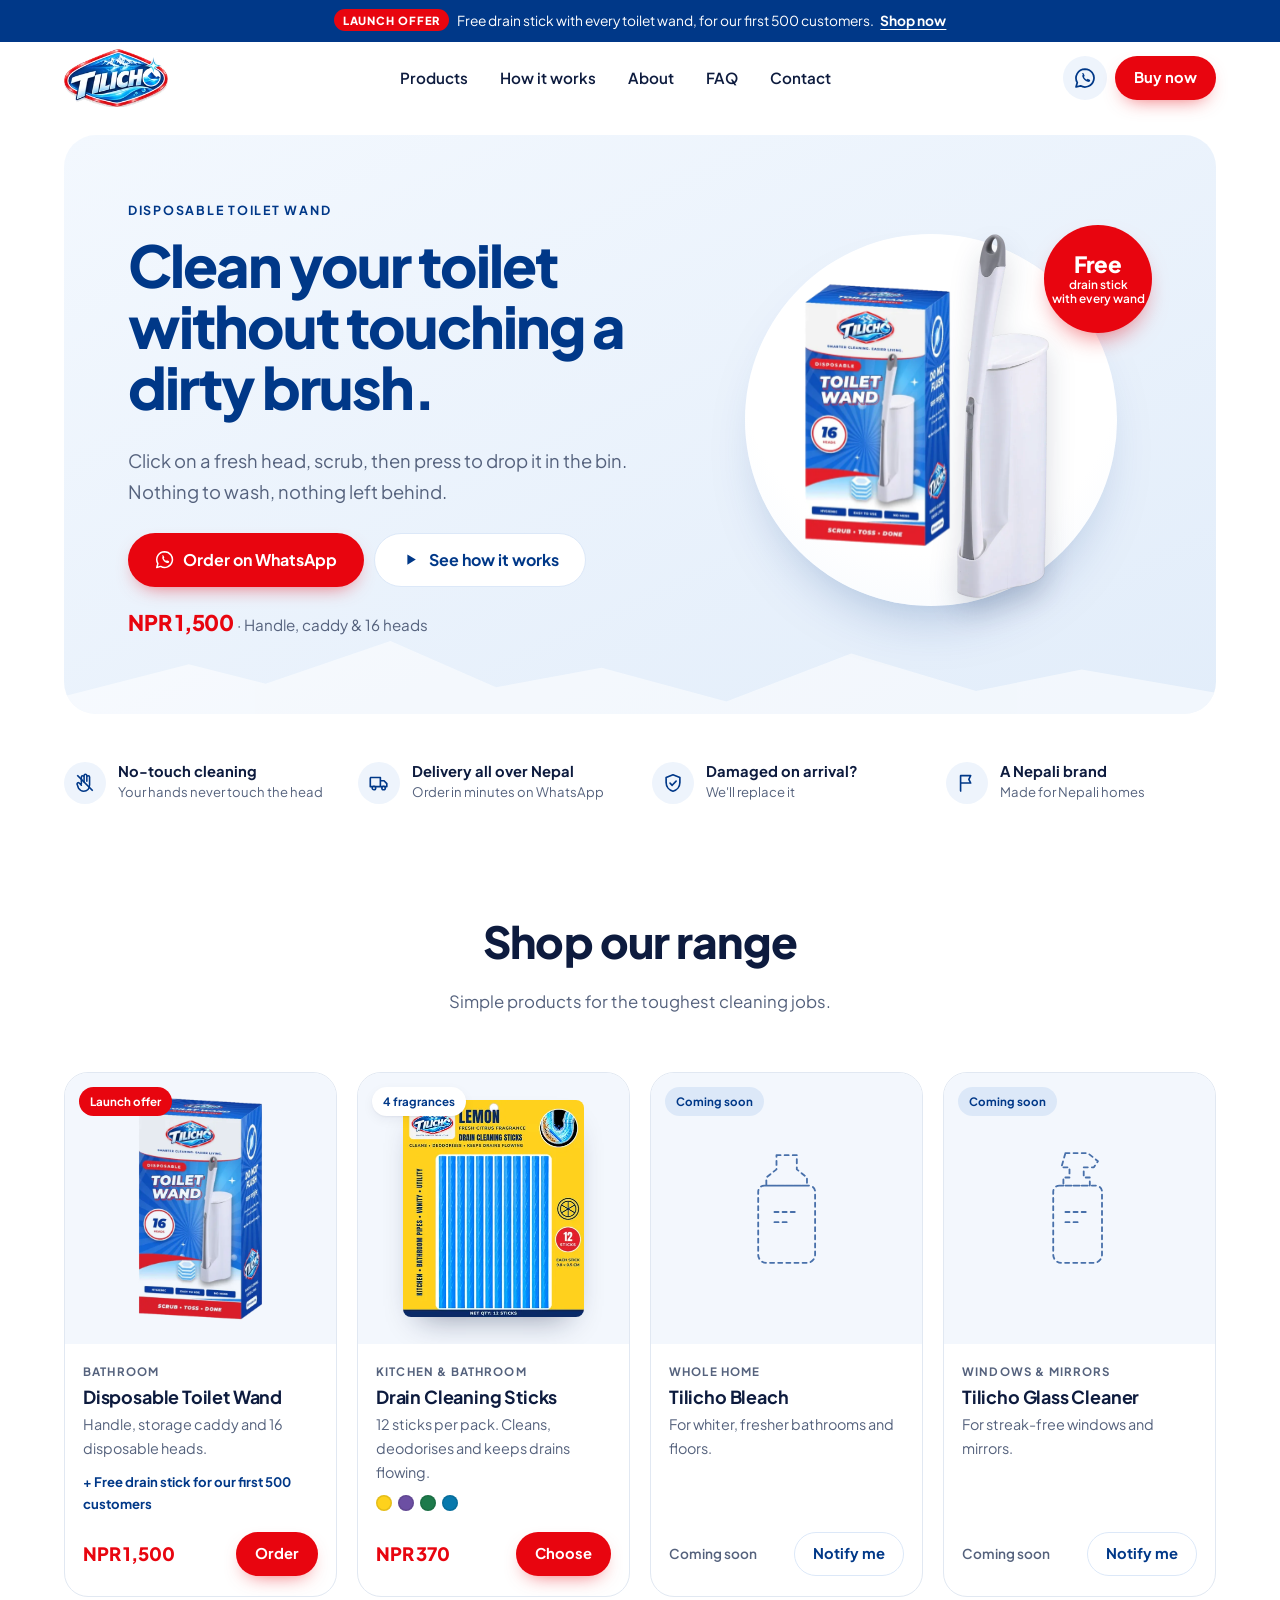
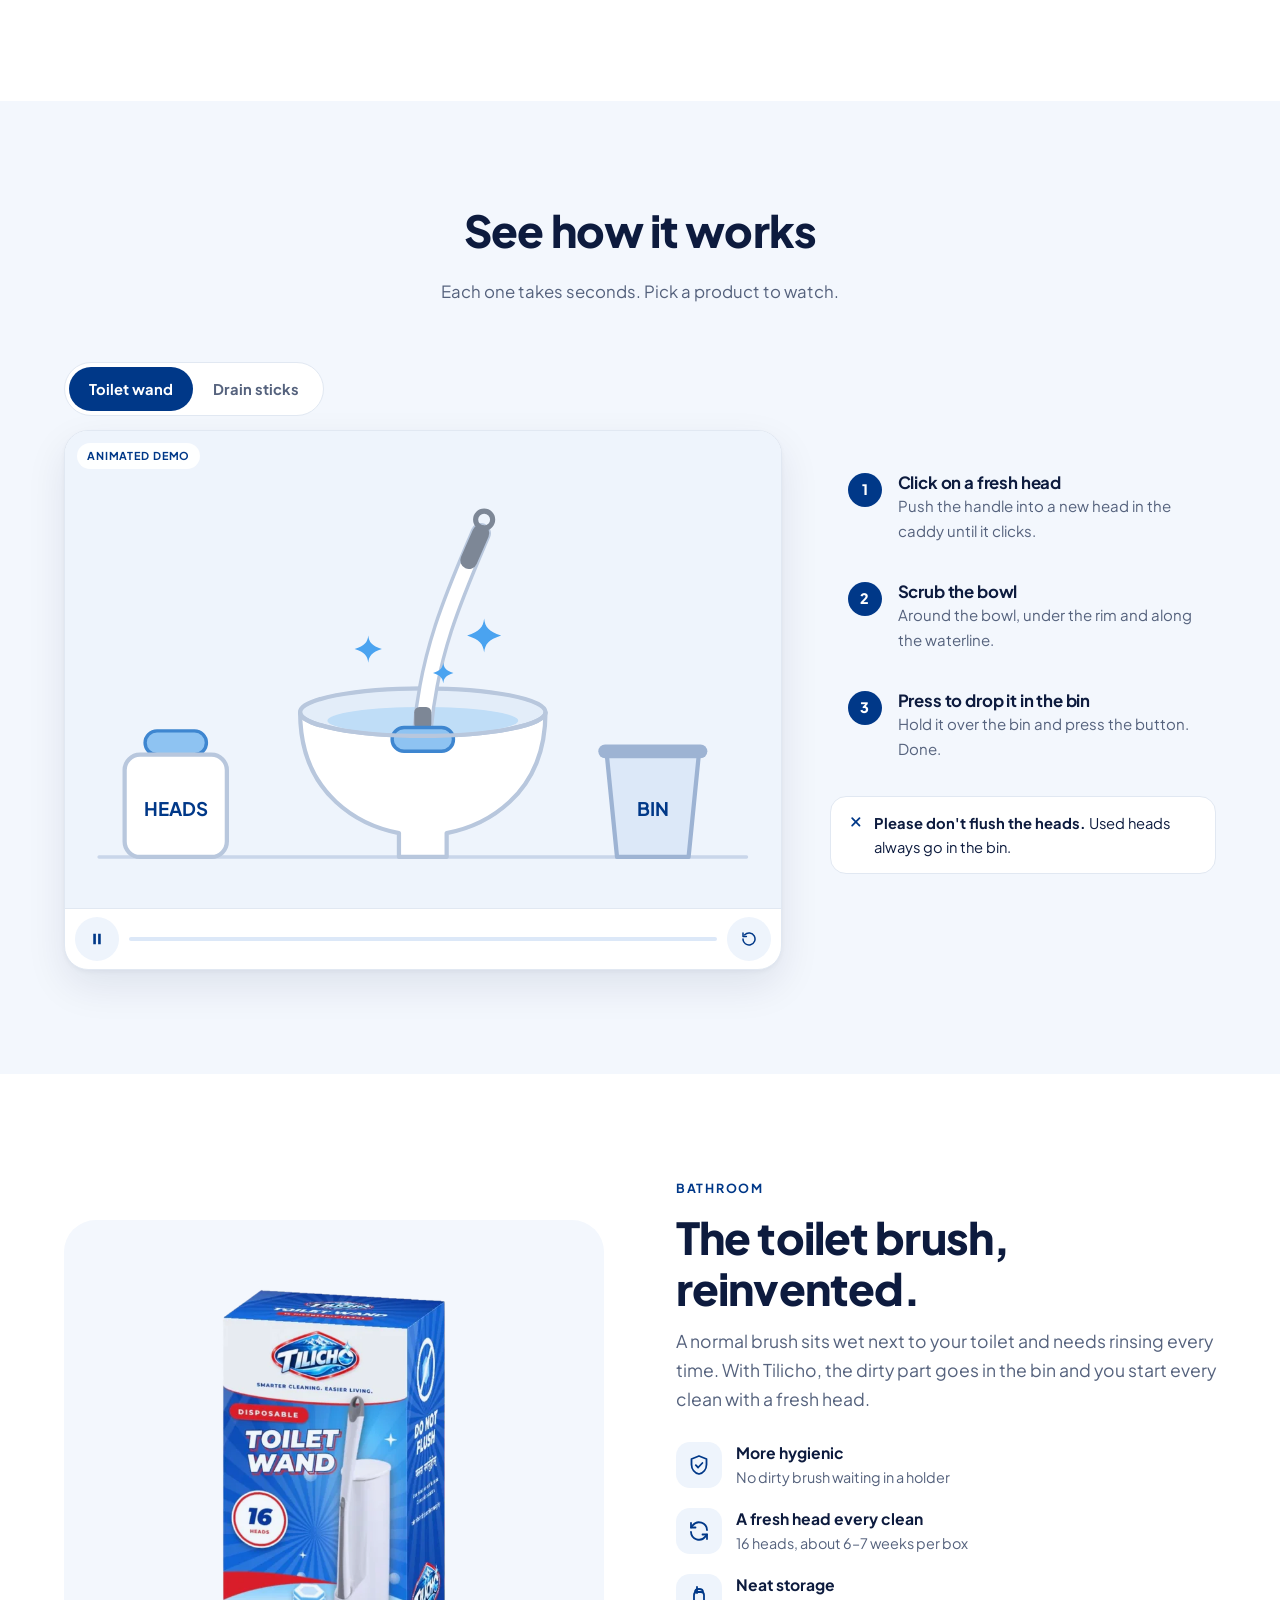
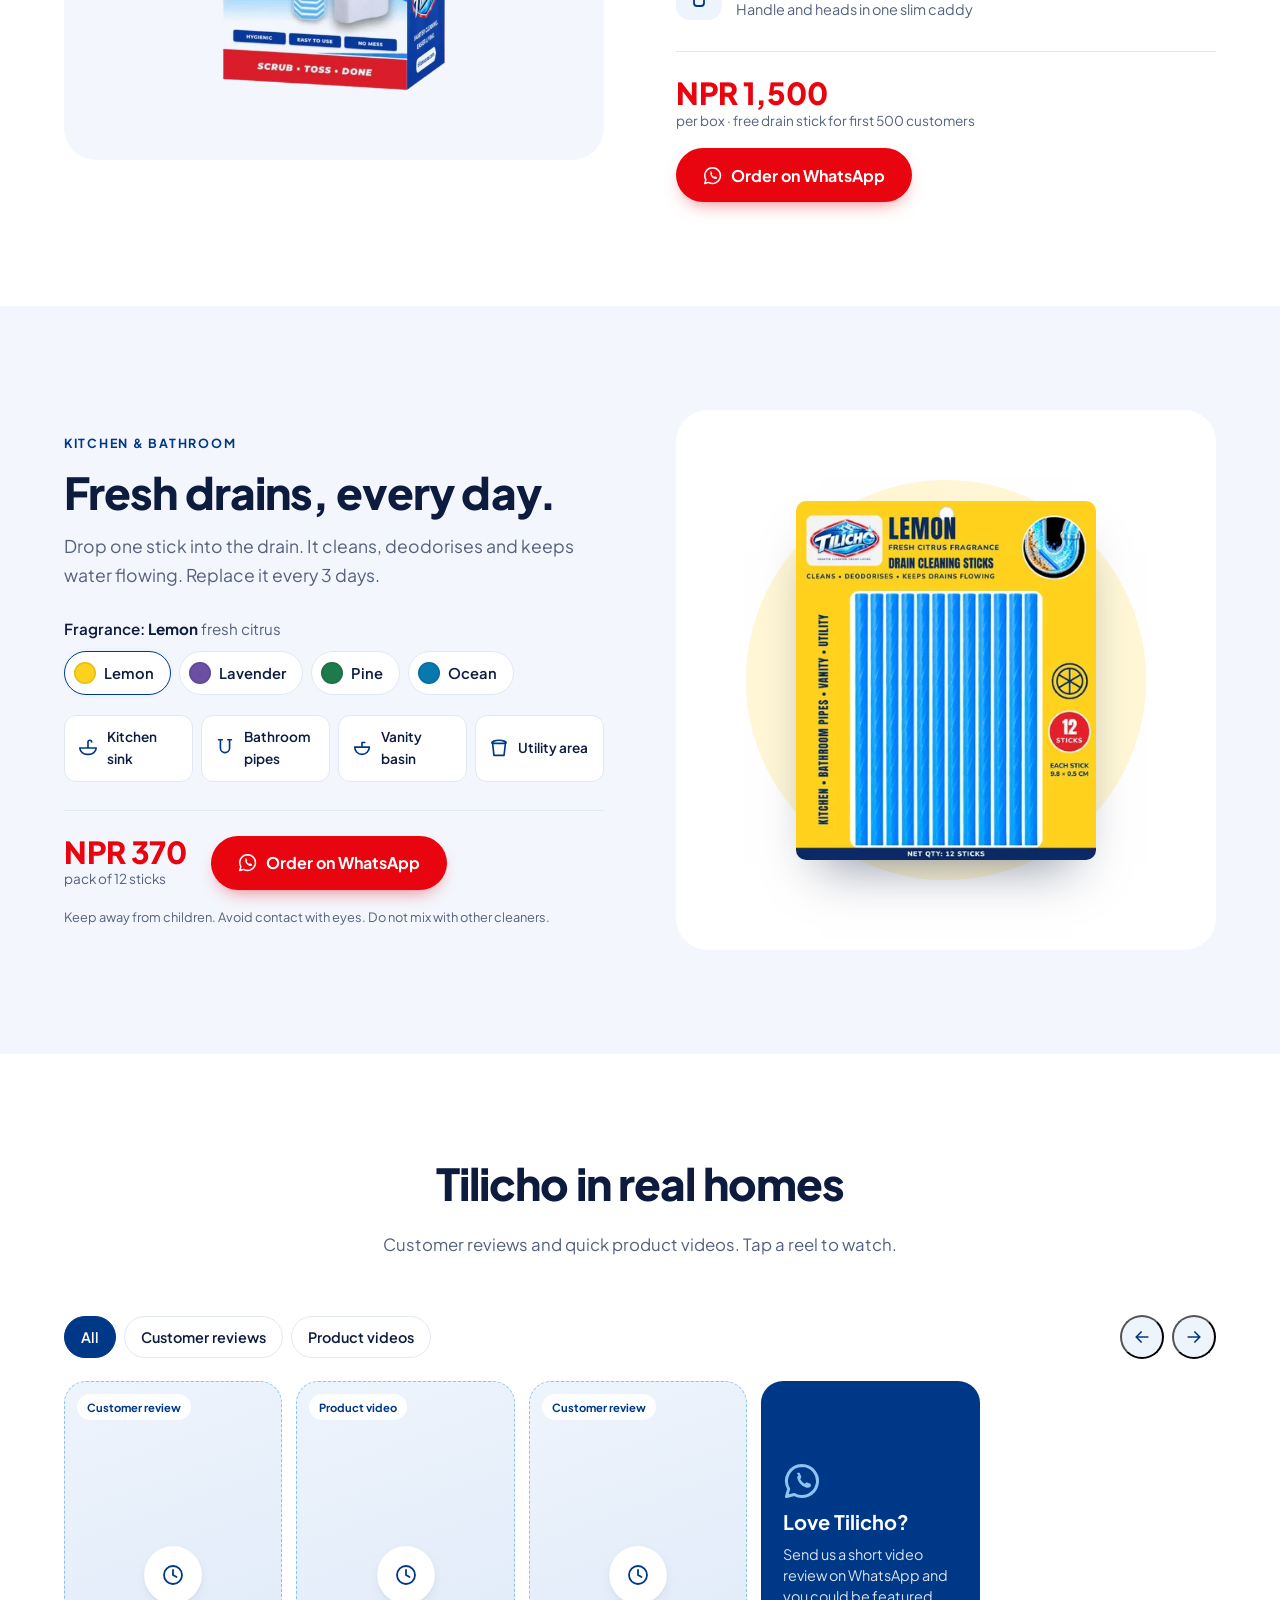
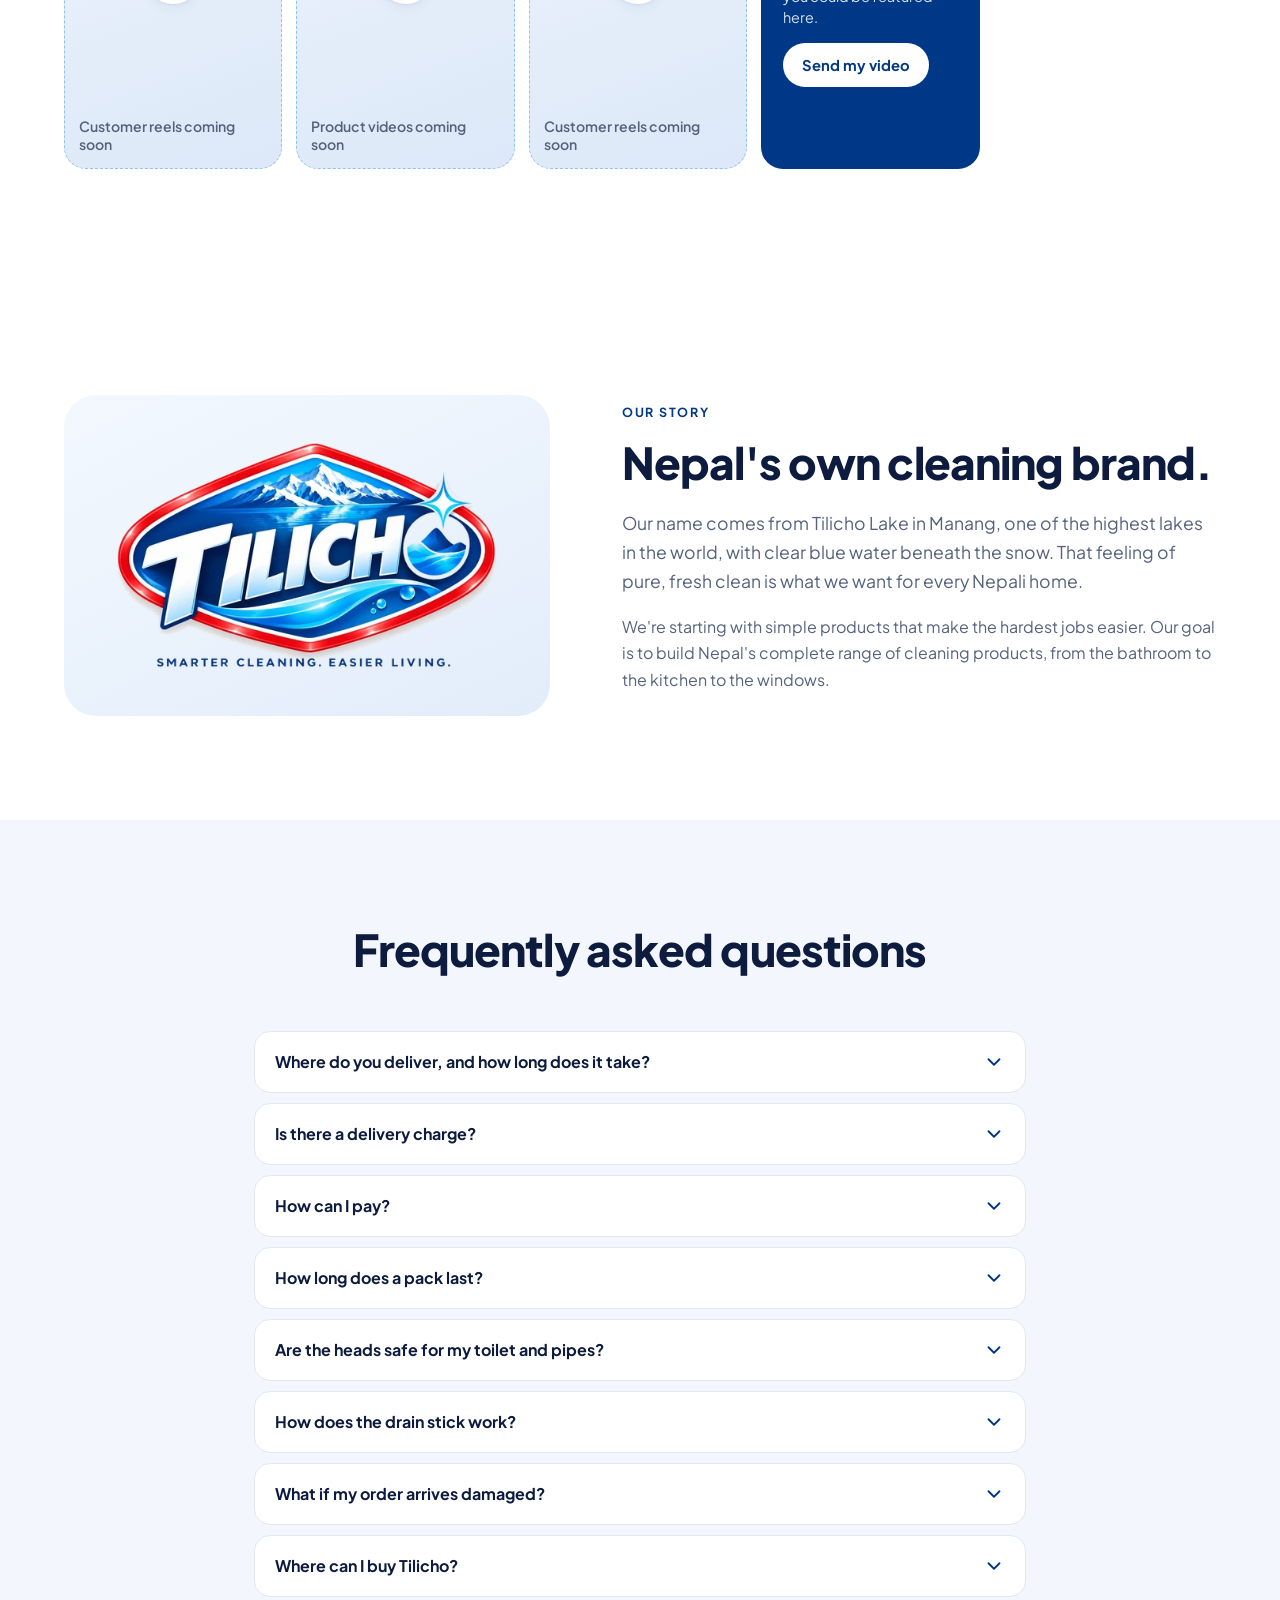
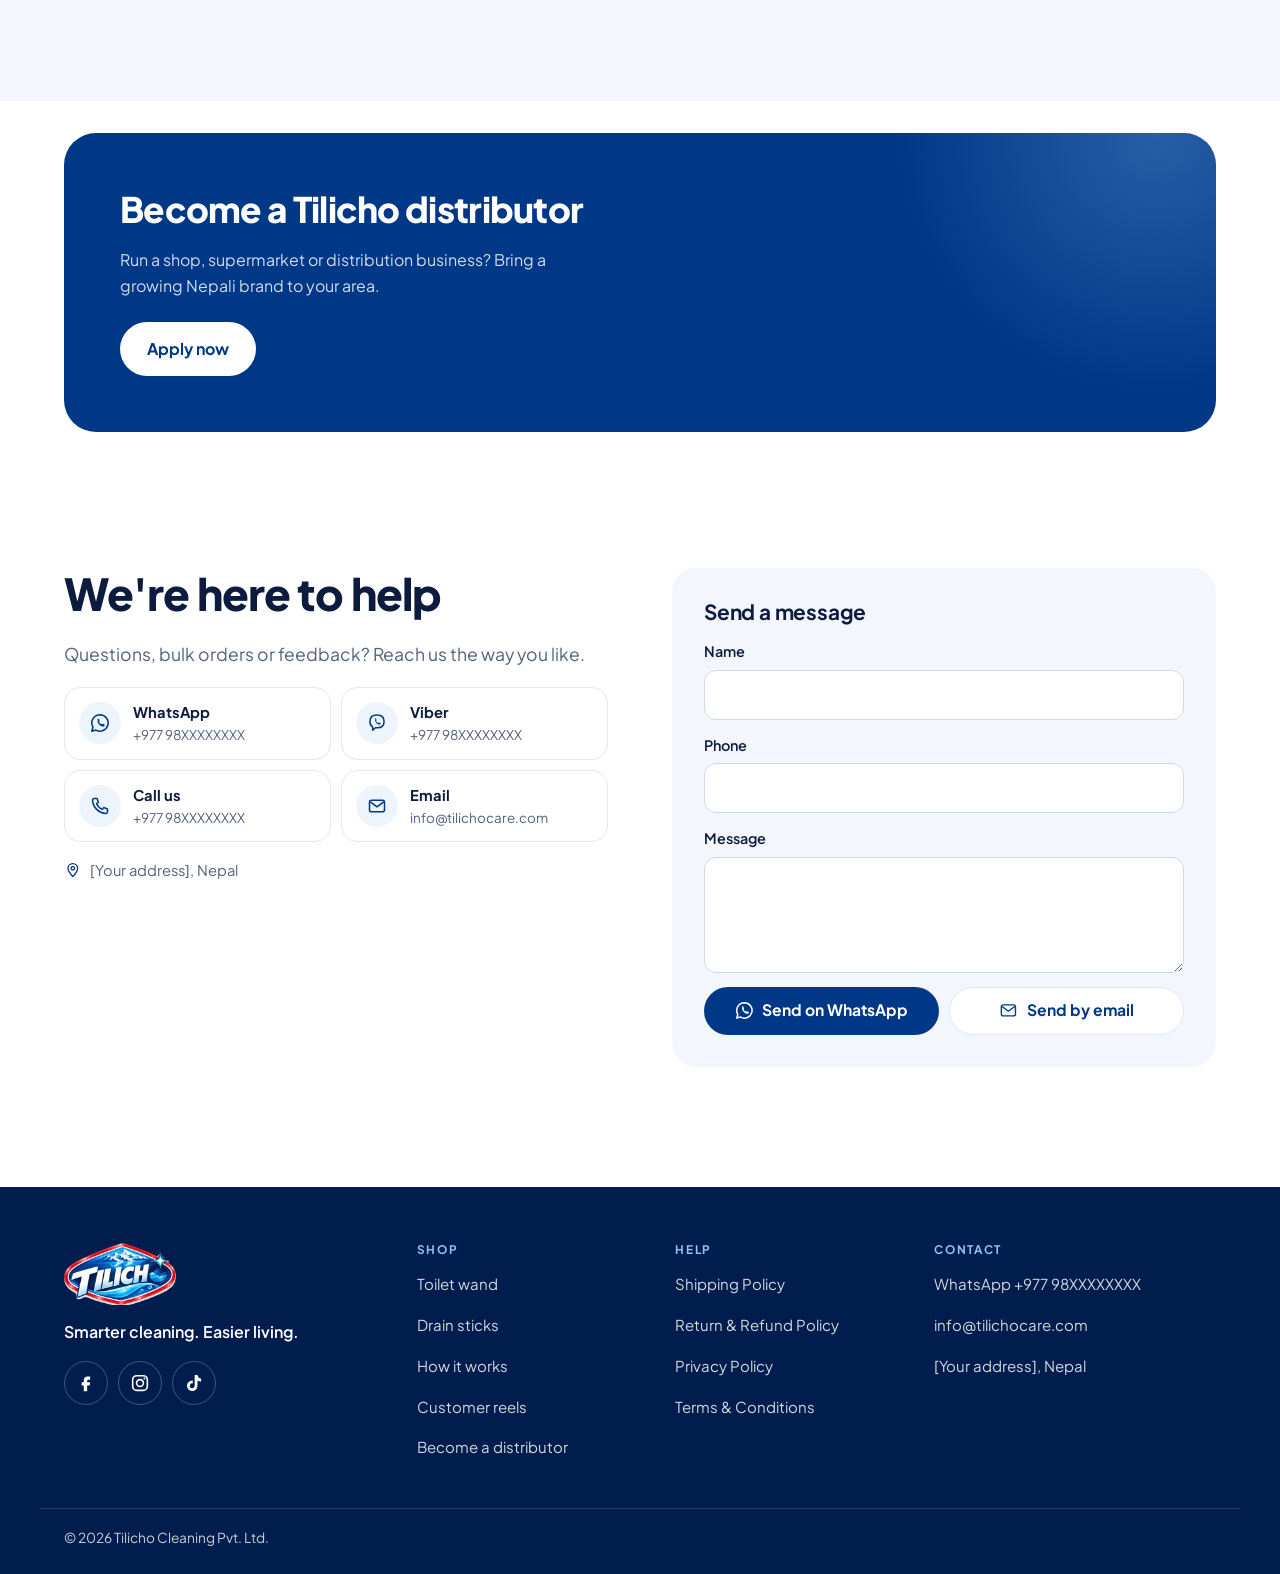
==== index.html @ 61b020e3 "Add Tilicho Cleaning website Mobile-first one-page site for tilichocare.com: hero, product shop, how" ====
<!doctype html>
<html lang="en">
<head>
  <meta charset="utf-8">
  <meta name="viewport" content="width=device-width, initial-scale=1, viewport-fit=cover">
  <title>Tilicho Cleaning | Disposable Toilet Wand &amp; Drain Cleaning Sticks in Nepal</title>
  <meta name="description" content="Clean your toilet without touching a dirty brush. Tilicho disposable toilet wand (16 heads, NPR 1,500) and drain cleaning sticks (NPR 370). A Nepali brand, delivering all over Nepal. Order on WhatsApp.">
  <link rel="canonical" href="https://tilichocare.com/">
  <meta name="theme-color" content="#003888">

  <!-- Open Graph / sharing previews (Facebook, WhatsApp, Viber) -->
  <meta property="og:type" content="website">
  <meta property="og:site_name" content="Tilicho Cleaning">
  <meta property="og:title" content="Tilicho Disposable Toilet Wand: never touch a dirty brush again">
  <meta property="og:description" content="Click on a fresh head, scrub, drop it in the bin. 16 heads for NPR 1,500, with a free drain stick for our first 500 customers. Delivery all over Nepal.">
  <meta property="og:url" content="https://tilichocare.com/">
  <meta property="og:image" content="https://tilichocare.com/og-image.jpg">
  <meta property="og:image:width" content="1200">
  <meta property="og:image:height" content="630">
  <meta property="og:image:alt" content="Tilicho logo next to the white disposable toilet wand in its storage caddy">
  <meta property="og:locale" content="en_US">
  <meta name="twitter:card" content="summary_large_image">

  <link rel="icon" href="/favicon.ico" sizes="48x48">
  <link rel="icon" type="image/png" sizes="32x32" href="/favicon-32.png">
  <link rel="apple-touch-icon" href="/apple-touch-icon.png">
  <link rel="manifest" href="/site.webmanifest">

  <link rel="preconnect" href="https://fonts.googleapis.com">
  <link rel="preconnect" href="https://fonts.gstatic.com" crossorigin>
  <link rel="stylesheet" href="https://fonts.googleapis.com/css2?family=Plus+Jakarta+Sans:wght@400;500;600;700;800&amp;display=swap">
  <link rel="preload" as="image" href="images/wand-400.webp" type="image/webp">
  <link rel="stylesheet" href="styles.css">

  <script type="application/ld+json">
  {
    "@context": "https://schema.org",
    "@graph": [
      {
        "@type": "Organization",
        "name": "Tilicho Cleaning Pvt. Ltd.",
        "url": "https://tilichocare.com/",
        "logo": "https://tilichocare.com/favicon-512.png",
        "email": "info@tilichocare.com",
        "slogan": "Smarter cleaning. Easier living."
      },
      {
        "@type": "Product",
        "name": "Tilicho Disposable Toilet Wand (16 heads)",
        "brand": {"@type": "Brand", "name": "Tilicho"},
        "image": "https://tilichocare.com/images/wand-box-560.webp",
        "description": "Disposable toilet wand with storage caddy and 16 disposable cleaning heads.",
        "offers": {"@type": "Offer", "price": "1500", "priceCurrency": "NPR", "availability": "https://schema.org/InStock"}
      },
      {
        "@type": "Product",
        "name": "Tilicho Drain Cleaning Sticks (12 sticks)",
        "brand": {"@type": "Brand", "name": "Tilicho"},
        "image": "https://tilichocare.com/images/pouch-lemon-600.webp",
        "description": "Drain cleaning sticks in Lemon, Lavender, Pine and Ocean fragrances. 12 sticks per pack.",
        "offers": {"@type": "Offer", "price": "370", "priceCurrency": "NPR", "availability": "https://schema.org/InStock"}
      }
    ]
  }
  </script>

  <!-- ===== ANALYTICS SLOT 1: paste your Meta (Facebook) Pixel code below this line ===== -->

  <!-- ===== ANALYTICS SLOT 2: paste your Google Analytics (gtag.js) code below this line ===== -->

</head>
<body>
  <a class="skip-link" href="#main">Skip to content</a>
  <svg width="0" height="0" style="position:absolute" aria-hidden="true">
    <defs>
      <symbol id="i-whatsapp" viewBox="0 0 24 24"><path d="M12 2.2a9.8 9.8 0 0 0-8.4 14.8L2.2 21.8l4.9-1.3A9.8 9.8 0 1 0 12 2.2z" fill="none" stroke="currentColor" stroke-width="1.9" stroke-linejoin="round"/><path d="M8.7 7.3c.2-.4.5-.5.8-.5h.6c.2 0 .4 0 .6.5l.8 1.9c.1.2.1.4 0 .6l-.5.7c-.1.2-.1.4 0 .6.6 1 1.4 1.8 2.4 2.4.2.1.4.1.6 0l.7-.5c.2-.1.4-.1.6 0l1.9.8c.3.1.4.3.4.6v.6c0 .3-.1.6-.5.8-.6.4-1.4.6-2.2.4-2.8-.8-5-3-5.8-5.8-.2-.8 0-1.5.6-2.1z" fill="currentColor"/></symbol>
      <symbol id="i-viber" viewBox="0 0 24 24"><path d="M12 2.5c-5 0-8.5 1.6-8.5 7.6 0 3.4 1.2 5.4 3.3 6.5v4.1l3.3-3c.6.1 1.2.1 1.9.1 5 0 8.5-1.6 8.5-7.7S17 2.5 12 2.5z" fill="none" stroke="currentColor" stroke-width="1.8" stroke-linejoin="round"/><path d="M9.3 6.9c.2-.3.4-.4.7-.4h.4c.2 0 .4.1.5.4l.6 1.5c.1.2 0 .4-.1.5l-.4.5c-.1.1-.1.3 0 .5.5.8 1.1 1.4 1.9 1.9.2.1.3.1.5 0l.5-.4c.1-.1.3-.2.5-.1l1.5.6c.2.1.4.3.4.5v.4c0 .3-.1.5-.4.7-.5.3-1.1.4-1.7.3-2.2-.6-3.9-2.3-4.5-4.5-.1-.6 0-1.2.4-1.6z" fill="currentColor"/></symbol>
      <symbol id="i-phone" viewBox="0 0 24 24"><path d="M5 3h3.5l1.6 4.6-2.2 1.5a12 12 0 0 0 7 7l1.5-2.2L21 15.5V19a2 2 0 0 1-2 2A17 17 0 0 1 3 5a2 2 0 0 1 2-2z" fill="none" stroke="currentColor" stroke-width="1.8" stroke-linejoin="round"/></symbol>
      <symbol id="i-mail" viewBox="0 0 24 24"><rect x="3" y="5" width="18" height="14" rx="2.5" fill="none" stroke="currentColor" stroke-width="1.8"/><path d="m4 7 8 6 8-6" fill="none" stroke="currentColor" stroke-width="1.8" stroke-linejoin="round"/></symbol>
      <symbol id="i-pin" viewBox="0 0 24 24"><path d="M12 21s-6.5-6-6.5-11a6.5 6.5 0 0 1 13 0c0 5-6.5 11-6.5 11z" fill="none" stroke="currentColor" stroke-width="1.8" stroke-linejoin="round"/><circle cx="12" cy="10" r="2.4" fill="none" stroke="currentColor" stroke-width="1.8"/></symbol>
      <symbol id="i-facebook" viewBox="0 0 24 24"><path d="M14 8.2h3V4.3h-3.1c-2.9 0-4.6 1.8-4.6 4.7v2.2H6.8v3.9h2.5V22h4.1v-6.9h3l.5-3.9h-3.5V9.3c0-.7.4-1.1 1.1-1.1z" fill="currentColor"/></symbol>
      <symbol id="i-instagram" viewBox="0 0 24 24"><rect x="3.2" y="3.2" width="17.6" height="17.6" rx="5" fill="none" stroke="currentColor" stroke-width="1.9"/><circle cx="12" cy="12" r="4.1" fill="none" stroke="currentColor" stroke-width="1.9"/><circle cx="17.3" cy="6.7" r="1.2" fill="currentColor"/></symbol>
      <symbol id="i-tiktok" viewBox="0 0 24 24"><path d="M16.2 2.5c.4 2.4 1.8 3.9 4.3 4.2v3.4c-1.6 0-3-.5-4.3-1.2v6.4a6.3 6.3 0 1 1-6.3-6.3h.6v3.5a2.9 2.9 0 1 0 2.3 2.8V2.5h3.4z" fill="currentColor"/></symbol>
      <symbol id="i-check" viewBox="0 0 24 24"><path d="m5 12.5 4.2 4.2L19 7" fill="none" stroke="currentColor" stroke-width="2.4" stroke-linecap="round" stroke-linejoin="round"/></symbol>
      <symbol id="i-x" viewBox="0 0 24 24"><path d="M7 7l10 10M17 7 7 17" fill="none" stroke="currentColor" stroke-width="2.4" stroke-linecap="round"/></symbol>
      <symbol id="i-shield" viewBox="0 0 24 24"><path d="M12 3 4.5 6v5.5c0 4.6 3.2 8.4 7.5 9.5 4.3-1.1 7.5-4.9 7.5-9.5V6L12 3z" fill="none" stroke="currentColor" stroke-width="1.8" stroke-linejoin="round"/><path d="m8.8 12.2 2.3 2.3 4.3-4.5" fill="none" stroke="currentColor" stroke-width="1.8" stroke-linecap="round" stroke-linejoin="round"/></symbol>
      <symbol id="i-hand" viewBox="0 0 24 24"><path d="M8 13V5.5a1.5 1.5 0 0 1 3 0V11m0-1V4a1.5 1.5 0 0 1 3 0v6m0-.5V5.5a1.5 1.5 0 0 1 3 0V14c0 4-2.5 7-6.5 7-2.7 0-4.2-1.2-5.6-3.4L3.6 14a1.5 1.5 0 0 1 2.4-1.8L8 14.5" fill="none" stroke="currentColor" stroke-width="1.7" stroke-linecap="round" stroke-linejoin="round"/><path d="M3 3l18 18" stroke="currentColor" stroke-width="1.9" stroke-linecap="round"/></symbol>
      <symbol id="i-refresh" viewBox="0 0 24 24"><path d="M20 11a8 8 0 0 0-14.3-4.6L4 8.5M4 13a8 8 0 0 0 14.3 4.6L20 15.5" fill="none" stroke="currentColor" stroke-width="1.8" stroke-linecap="round"/><path d="M4 4v4.5h4.5M20 20v-4.5h-4.5" fill="none" stroke="currentColor" stroke-width="1.8" stroke-linecap="round" stroke-linejoin="round"/></symbol>
      <symbol id="i-caddy" viewBox="0 0 24 24"><rect x="7" y="7" width="10" height="14" rx="3" fill="none" stroke="currentColor" stroke-width="1.8"/><path d="M8 7c0-2 1.8-3 4-3s4 1 4 3" fill="none" stroke="currentColor" stroke-width="1.8"/><path d="M10 2v6" stroke="currentColor" stroke-width="1.8" stroke-linecap="round"/></symbol>
      <symbol id="i-bolt" viewBox="0 0 24 24"><path d="M13 2 5 13.5h6L10 22l8-11.5h-6L13 2z" fill="none" stroke="currentColor" stroke-width="1.8" stroke-linejoin="round"/></symbol>
      <symbol id="i-truck" viewBox="0 0 24 24"><path d="M2.5 6h11v10h-11zM13.5 9.5h4l3 3.2V16h-7" fill="none" stroke="currentColor" stroke-width="1.8" stroke-linejoin="round"/><circle cx="6.5" cy="17.5" r="1.9" fill="#fff" stroke="currentColor" stroke-width="1.8"/><circle cx="17" cy="17.5" r="1.9" fill="#fff" stroke="currentColor" stroke-width="1.8"/></symbol>
      <symbol id="i-box" viewBox="0 0 24 24"><path d="m12 2.8 8.5 4.4v9.6L12 21.2l-8.5-4.4V7.2L12 2.8z" fill="none" stroke="currentColor" stroke-width="1.8" stroke-linejoin="round"/><path d="M3.8 7.4 12 11.7l8.2-4.3M12 11.7v9.3" fill="none" stroke="currentColor" stroke-width="1.8" stroke-linejoin="round"/></symbol>
      <symbol id="i-chat" viewBox="0 0 24 24"><path d="M4 5h16v11H9l-5 4V5z" fill="none" stroke="currentColor" stroke-width="1.8" stroke-linejoin="round"/><path d="M8 9.5h8M8 12.5h5" stroke="currentColor" stroke-width="1.8" stroke-linecap="round"/></symbol>
      <symbol id="i-globe" viewBox="0 0 24 24"><circle cx="12" cy="12" r="9" fill="none" stroke="currentColor" stroke-width="1.8"/><path d="M3 12h18M12 3c2.6 2.6 3.8 5.6 3.8 9s-1.2 6.4-3.8 9c-2.6-2.6-3.8-5.6-3.8-9S9.4 5.6 12 3z" fill="none" stroke="currentColor" stroke-width="1.8"/></symbol>
      <symbol id="i-share" viewBox="0 0 24 24"><circle cx="17.5" cy="5.5" r="2.6" fill="none" stroke="currentColor" stroke-width="1.8"/><circle cx="6.5" cy="12" r="2.6" fill="none" stroke="currentColor" stroke-width="1.8"/><circle cx="17.5" cy="18.5" r="2.6" fill="none" stroke="currentColor" stroke-width="1.8"/><path d="m8.8 10.7 6.4-3.9M8.8 13.3l6.4 3.9" stroke="currentColor" stroke-width="1.8"/></symbol>
      <symbol id="i-store" viewBox="0 0 24 24"><path d="M4 9.5V20h16V9.5M3 5l1.5-2h15L21 5v2a3 3 0 0 1-6 0 3 3 0 0 1-6 0 3 3 0 0 1-6 0V5z" fill="none" stroke="currentColor" stroke-width="1.8" stroke-linejoin="round"/><path d="M10 20v-5h4v5" fill="none" stroke="currentColor" stroke-width="1.8"/></symbol>
      <symbol id="i-sink" viewBox="0 0 24 24"><path d="M3 12h18a8 8 0 0 1-8 7h-2a8 8 0 0 1-8-7zM12 12V5.5a2 2 0 0 1 4 0" fill="none" stroke="currentColor" stroke-width="1.8" stroke-linecap="round" stroke-linejoin="round"/></symbol>
      <symbol id="i-pipe" viewBox="0 0 24 24"><path d="M7 3v9a5 5 0 0 0 10 0V3" fill="none" stroke="currentColor" stroke-width="1.8" stroke-linecap="round"/><path d="M5 3h4M15 3h4" stroke="currentColor" stroke-width="1.8" stroke-linecap="round"/></symbol>
      <symbol id="i-basin" viewBox="0 0 24 24"><path d="M4 11h16a8 8 0 0 1-16 0zM12 11V6h3" fill="none" stroke="currentColor" stroke-width="1.8" stroke-linecap="round" stroke-linejoin="round"/></symbol>
      <symbol id="i-bucket" viewBox="0 0 24 24"><path d="M5 7h14l-1.5 13h-11L5 7zM4 7c0-2 3.6-3.5 8-3.5S20 5 20 7" fill="none" stroke="currentColor" stroke-width="1.8" stroke-linejoin="round"/></symbol>
      <symbol id="i-clock" viewBox="0 0 24 24"><circle cx="12" cy="12" r="9" fill="none" stroke="currentColor" stroke-width="1.8"/><path d="M12 7v5l3.5 2" fill="none" stroke="currentColor" stroke-width="1.8" stroke-linecap="round"/></symbol>
      <symbol id="i-plus" viewBox="0 0 24 24"><path d="M12 5v14M5 12h14" stroke="currentColor" stroke-width="2.2" stroke-linecap="round"/></symbol>
      <symbol id="i-sparkle" viewBox="0 0 24 24"><path d="M12 2c.6 4.6 2.4 7.4 10 10-7.6 2.6-9.4 5.4-10 10-.6-4.6-2.4-7.4-10-10 7.6-2.6 9.4-5.4 10-10z" fill="currentColor"/></symbol>
      <symbol id="i-arrow" viewBox="0 0 24 24"><path d="M5 12h13m-5-6 6 6-6 6" fill="none" stroke="currentColor" stroke-width="2" stroke-linecap="round" stroke-linejoin="round"/></symbol>
          <symbol id="i-play" viewBox="0 0 24 24"><path d="M8 5.5v13l10.5-6.5z" fill="currentColor"/></symbol>
      <symbol id="i-pause" viewBox="0 0 24 24"><path d="M7 5h3.5v14H7zM13.5 5H17v14h-3.5z" fill="currentColor"/></symbol>
      <symbol id="i-replay" viewBox="0 0 24 24"><path d="M4 12a8 8 0 1 0 2.3-5.6M4 4v4.5h4.5" fill="none" stroke="currentColor" stroke-width="2" stroke-linecap="round" stroke-linejoin="round"/></symbol>
          <symbol id="i-star" viewBox="0 0 24 24"><path d="M12 3l2.6 5.6 6 .7-4.5 4.1 1.2 6L12 16.4 6.7 19.4l1.2-6L3.4 9.3l6-.7z" fill="none" stroke="currentColor" stroke-width="1.8" stroke-linejoin="round"/></symbol>
      <symbol id="i-flag" viewBox="0 0 24 24"><path d="M5 21V4M5 4h11l-2 4 2 4H5" fill="none" stroke="currentColor" stroke-width="1.8" stroke-linecap="round" stroke-linejoin="round"/></symbol>
      <symbol id="i-chev" viewBox="0 0 24 24"><path d="m6 9 6 6 6-6" fill="none" stroke="currentColor" stroke-width="2" stroke-linecap="round" stroke-linejoin="round"/></symbol>
    </defs>
  </svg>

  <!-- Announcement bar -->
  <div class="announce">
    <div class="container announce-inner">
      <p><span class="announce-tag">Launch offer</span> <span class="ann-long">Free drain stick with every toilet wand, for our first 500 customers.</span><span class="ann-short">Free drain stick with every wand</span> <a href="#shop">Shop now</a></p>
    </div>
  </div>

  <!-- ================= HEADER ================= -->
  <header class="site-header" id="top">
    <div class="container header-inner">
      <a class="brand" href="#top" aria-label="Tilicho Cleaning, back to top">
        <img src="images/logo-180.webp" srcset="images/logo-180.webp 180w, images/logo-320.webp 320w" sizes="110px" width="180" height="100" alt="Tilicho logo: a snow mountain over a lake inside a red and blue badge">
      </a>
      <nav class="main-nav" id="main-nav" aria-label="Main">
        <ul>
          <li><a href="#shop">Products</a></li>
          <li><a href="#how">How it works</a></li>
          <li><a href="#about">About</a></li>
          <li><a href="#faq">FAQ</a></li>
          <li><a href="#contact">Contact</a></li>
        </ul>
      </nav>
      <div class="header-actions">
        <a class="icon-btn" data-link="whatsapp" href="#contact" aria-label="Chat with us on WhatsApp"><svg aria-hidden="true"><use href="#i-whatsapp"/></svg></a>
        <a class="btn btn-buy btn-sm" href="#shop">Buy now</a>
        <button class="nav-toggle" type="button" aria-controls="main-nav" aria-expanded="false" aria-label="Open menu"><span></span><span></span><span></span></button>
      </div>
    </div>
  </header>

  <main id="main">
    <!-- ================= HERO ================= -->
    <section class="hero" aria-labelledby="hero-title">
      <div class="container">
        <div class="hero-panel">
          <div class="hero-copy">
            <p class="eyebrow">Disposable toilet wand</p>
            <h1 id="hero-title">Clean your toilet without touching a dirty brush.</h1>
            <p class="hero-lead">Click on a fresh head, scrub, then press to drop it in the bin. Nothing to wash, nothing left behind.</p>
            <div class="hero-ctas">
              <a class="btn btn-buy btn-lg" href="#contact" data-order="wand"><svg class="ico" aria-hidden="true"><use href="#i-whatsapp"/></svg>Order on WhatsApp</a>
              <a class="btn btn-quiet btn-lg" href="#how"><svg class="ico" aria-hidden="true"><use href="#i-play"/></svg>See how it works</a>
            </div>
            <p class="hero-price"><span class="price">NPR 1,500</span> <span>· Handle, caddy &amp; 16 heads</span></p>
          </div>
          <div class="hero-visual">
            <div class="plate" aria-hidden="true"></div>
            <img class="hero-box" src="images/wand-box-360.webp" width="360" height="639" alt="Tilicho Disposable Toilet Wand retail box, 16 heads" fetchpriority="high">
            <img class="hero-wand" src="images/wand-400.webp" srcset="images/wand-240.webp 240w, images/wand-400.webp 400w" sizes="(min-width: 960px) 150px, 28vw" width="400" height="1479" alt="White Tilicho toilet wand with grey grip, standing in its slim storage caddy" fetchpriority="high">
            <p class="hero-badge"><b>Free</b> drain stick<br>with every wand</p>
          </div>
          <svg class="hero-mountains" viewBox="0 0 1200 90" preserveAspectRatio="none" aria-hidden="true"><path d="M0 70 L130 34 L210 56 L340 8 L450 60 L560 38 L690 76 L820 22 L950 64 L1060 40 L1200 66 V90 H0 Z"/></svg>
        </div>
      </div>
    </section>

    <!-- ================= BENEFITS STRIP ================= -->
    <section class="perks" aria-label="Why shop with Tilicho">
      <div class="container">
        <ul class="perks-list">
          <li class="reveal"><svg aria-hidden="true"><use href="#i-hand"/></svg><div><b>No-touch cleaning</b><span>Your hands never touch the head</span></div></li>
          <li class="reveal"><svg aria-hidden="true"><use href="#i-truck"/></svg><div><b>Delivery all over Nepal</b><span>Order in minutes on WhatsApp</span></div></li>
          <li class="reveal"><svg aria-hidden="true"><use href="#i-shield"/></svg><div><b>Damaged on arrival?</b><span>We'll replace it</span></div></li>
          <li class="reveal"><svg aria-hidden="true"><use href="#i-flag"/></svg><div><b>A Nepali brand</b><span>Made for Nepali homes</span></div></li>
        </ul>
      </div>
    </section>

    <!-- ================= SHOP ================= -->
    <section class="section" id="shop" aria-labelledby="shop-title">
      <div class="container">
        <div class="sec-head reveal">
          <h2 id="shop-title">Shop our range</h2>
          <p>Simple products for the toughest cleaning jobs.</p>
        </div>

        <div class="shop-grid">
          <article class="card reveal" aria-labelledby="c-wand">
            <a class="card-media" href="#toilet-wand" tabindex="-1" aria-hidden="true">
              <span class="badge badge-red">Launch offer</span>
              <img src="images/wand-box-360.webp" srcset="images/wand-box-360.webp 360w, images/wand-box-560.webp 560w" sizes="(min-width: 1000px) 260px, (min-width: 600px) 45vw, 80vw" width="360" height="639" loading="lazy" decoding="async" alt="">
            </a>
            <div class="card-body">
              <p class="card-cat">Bathroom</p>
              <h3 id="c-wand"><a href="#toilet-wand">Disposable Toilet Wand</a></h3>
              <p class="card-desc">Handle, storage caddy and 16 disposable heads.</p>
              <p class="card-note">+ Free drain stick for our first 500 customers</p>
              <div class="card-foot">
                <span class="price">NPR 1,500</span>
                <a class="btn btn-buy btn-sm" href="#contact" data-order="wand">Order</a>
              </div>
            </div>
          </article>

          <article class="card reveal" aria-labelledby="c-drain">
            <a class="card-media card-media-pouch" href="#drain-sticks" tabindex="-1" aria-hidden="true">
              <span class="badge">4 fragrances</span>
              <img src="images/pouch-lemon-360.webp" width="360" height="431" loading="lazy" decoding="async" alt="">
            </a>
            <div class="card-body">
              <p class="card-cat">Kitchen &amp; bathroom</p>
              <h3 id="c-drain"><a href="#drain-sticks">Drain Cleaning Sticks</a></h3>
              <p class="card-desc">12 sticks per pack. Cleans, deodorises and keeps drains flowing.</p>
              <p class="card-dots"><span class="sr-only">Fragrances: Lemon, Lavender, Pine, Ocean</span><i style="--c:#fed21c"></i><i style="--c:#6c4fa3"></i><i style="--c:#1d7a4b"></i><i style="--c:#0779ad"></i></p>
              <div class="card-foot">
                <span class="price">NPR 370</span>
                <a class="btn btn-buy btn-sm" href="#drain-sticks">Choose</a>
              </div>
            </div>
          </article>

          <article class="card card-soon reveal" aria-labelledby="c-bleach">
            <div class="card-media card-media-soon" aria-hidden="true">
              <span class="badge badge-soft">Coming soon</span>
              <svg viewBox="0 0 80 120"><path d="M30 8h20v14l10 8v8H20v-8l10-8z M18 38h44a6 6 0 0 1 6 6v62a8 8 0 0 1-8 8H20a8 8 0 0 1-8-8V44a6 6 0 0 1 6-6z"/><path d="M28 64h24M28 74h16"/></svg>
            </div>
            <div class="card-body">
              <p class="card-cat">Whole home</p>
              <h3 id="c-bleach">Tilicho Bleach</h3>
              <p class="card-desc">For whiter, fresher bathrooms and floors.</p>
              <div class="card-foot">
                <span class="soon-label">Coming soon</span>
                <a class="btn btn-quiet btn-sm" href="#contact" data-notify="Tilicho Bleach">Notify me</a>
              </div>
            </div>
          </article>

          <article class="card card-soon reveal" aria-labelledby="c-glass">
            <div class="card-media card-media-soon" aria-hidden="true">
              <span class="badge badge-soft">Coming soon</span>
              <svg viewBox="0 0 80 120"><path d="M26 6h22l10 8-4 6H44v10h6v8H24v-8h6V20h-8z M20 38h36a6 6 0 0 1 6 6v62a8 8 0 0 1-8 8H22a8 8 0 0 1-8-8V44a6 6 0 0 1 6-6z"/><path d="M26 64h24M26 74h16"/></svg>
            </div>
            <div class="card-body">
              <p class="card-cat">Windows &amp; mirrors</p>
              <h3 id="c-glass">Tilicho Glass Cleaner</h3>
              <p class="card-desc">For streak-free windows and mirrors.</p>
              <div class="card-foot">
                <span class="soon-label">Coming soon</span>
                <a class="btn btn-quiet btn-sm" href="#contact" data-notify="Tilicho Glass Cleaner">Notify me</a>
              </div>
            </div>
          </article>
        </div>
        <p class="swipe-hint" aria-hidden="true">Swipe to see more →</p>
      </div>
    </section>

    <!-- ================= HOW IT WORKS (video) ================= -->
    <section class="section section-tint watch" id="how" aria-labelledby="how-title" data-anim>
      <div class="container">
        <div class="sec-head reveal">
          <h2 id="how-title">See how it works</h2>
          <p>Each one takes seconds. Pick a product to watch.</p>
        </div>

        <div class="watch-grid">
          <div class="watch-player reveal">
            <div class="tabs" role="tablist" aria-label="Choose a product video">
              <button class="tab" role="tab" id="tab-wand" aria-controls="pane-wand" aria-selected="true" data-tab="wand">Toilet wand</button>
              <button class="tab" role="tab" id="tab-drain" aria-controls="pane-drain" aria-selected="false" data-tab="drain" tabindex="-1">Drain sticks</button>
            </div>
            <div class="player" data-player>
              <div class="pane is-active" id="pane-wand" role="tabpanel" aria-labelledby="tab-wand" data-pane="wand">
                <div class="screen">
                  <span class="screen-chip">Animated demo</span>
                  <svg class="demo demo-wand" viewBox="0 0 420 280" role="img" aria-labelledby="demo-wand-title">
                    <title id="demo-wand-title">Animation: the wand picks up a fresh head from the caddy, scrubs the toilet bowl, then drops the used head into a bin.</title>
                    <rect width="420" height="280" fill="#eef4fc"/>
                    <path d="M20 250h380" stroke="#c9d6ea" stroke-width="2" stroke-linecap="round"/>
                    <rect class="w-stack" x="47" y="176" width="36" height="14" rx="7" fill="#8ec3f2" stroke="#3e86d0" stroke-width="2"/>
                    <rect x="47" y="192" width="36" height="14" rx="7" fill="#8ec3f2" stroke="#3e86d0" stroke-width="2"/>
                    <rect x="35" y="190" width="60" height="60" rx="9" fill="#fff" stroke="#b8c7dd" stroke-width="2.5"/>
                    <text x="65" y="226" text-anchor="middle" font-size="11" font-family="Plus Jakarta Sans, sans-serif" font-weight="700" fill="#003888">HEADS</text>
                    <path d="M138 165c0 50 37 67 58 71v14h28v-14c21-4 58-21 58-71z" fill="#fff" stroke="#b8c7dd" stroke-width="2.5" stroke-linejoin="round"/>
                    <ellipse cx="210" cy="165" rx="72" ry="14" fill="#e3edf9" stroke="#b8c7dd" stroke-width="2.5"/>
                    <ellipse cx="210" cy="170" rx="56" ry="8" fill="#bfddf7"/>
                    <g class="w-fall"><rect x="-18" y="-14" width="36" height="14" rx="7" fill="#9fb4cf" stroke="#6d85a6" stroke-width="2"/></g>
                    <path d="M318 190h54l-6 60h-42z" fill="#dce8f8" stroke="#9db3d3" stroke-width="2.5" stroke-linejoin="round"/>
                    <rect x="313" y="184" width="64" height="8" rx="4" fill="#9db3d3"/>
                    <text x="345" y="226" text-anchor="middle" font-size="11" font-family="Plus Jakarta Sans, sans-serif" font-weight="700" fill="#003888">BIN</text>
                    <g class="w-wand">
                      <path d="M0-14C4-60 20-95 34-128" fill="none" stroke="#b8c7dd" stroke-width="12" stroke-linecap="round"/>
                      <path d="M0-14C4-60 20-95 34-128" fill="none" stroke="#fff" stroke-width="8" stroke-linecap="round"/>
                      <path d="M27-112 34-128" stroke="#7d8796" stroke-width="10" stroke-linecap="round"/>
                      <circle cx="36" cy="-136" r="5" fill="none" stroke="#7d8796" stroke-width="3"/>
                      <rect x="-5" y="-26" width="10" height="13" rx="3" fill="#7d8796"/>
                      <rect class="w-head" x="-18" y="-14" width="36" height="14" rx="7" fill="#8ec3f2" stroke="#3e86d0" stroke-width="2"/>
                    </g>
                    <path d="M138 165a72 14 0 0 0 144 0" fill="none" stroke="#b8c7dd" stroke-width="2.5"/>
                    <g class="w-sparkles" fill="#4aa3f0">
                      <path d="M178 120c.5 4 2 6 8 8-6 2-7.5 4-8 8-.5-4-2-6-8-8 6-2 7.5-4 8-8z"/>
                      <path d="M246 110c.6 5 2.4 7.4 10 10-7.6 2.6-9.4 5-10 10-.6-5-2.4-7.4-10-10 7.6-2.6 9.4-5 10-10z"/>
                      <path d="M222 136c.4 3 1.4 4.4 6 6-4.6 1.6-5.6 3-6 6-.4-3-1.4-4.4-6-6 4.6-1.6 5.6-3 6-6z"/>
                    </g>
                    <text class="w-click" x="104" y="150" font-size="15" font-family="Plus Jakarta Sans, sans-serif" font-weight="800" fill="#003888">click!</text>
                  </svg>
                </div>
              </div>
              <div class="pane" id="pane-drain" role="tabpanel" aria-labelledby="tab-drain" data-pane="drain" hidden>
                <div class="screen">
                  <span class="screen-chip">Animated demo</span>
                  <svg class="demo demo-drain" viewBox="0 0 420 280" role="img" aria-labelledby="demo-drain-title">
                    <title id="demo-drain-title">Animation: a drain stick drops into a sink drain, water runs through the pipe, the grime clears and the drain stays fresh. Replace every 3 days.</title>
                    <rect width="420" height="280" fill="#eef4fc"/>
                    <!-- counter + basin -->
                    <rect x="56" y="86" width="308" height="9" rx="4.5" fill="#c9d6ea"/>
                    <path d="M84 95h252l-20 56a8 8 0 0 1-7.5 5H111.5a8 8 0 0 1-7.5-5z" fill="#fff" stroke="#b8c7dd" stroke-width="2.5" stroke-linejoin="round"/>
                    <ellipse cx="210" cy="154" rx="15" ry="4" fill="#9db3d3"/>
                    <!-- pipe -->
                    <path d="M210 158V205a30 30 0 0 0 60 0V188H404" fill="none" stroke="#b8c7dd" stroke-width="26" stroke-linejoin="round"/>
                    <path d="M210 158V205a30 30 0 0 0 60 0V188H404" fill="none" stroke="#fff" stroke-width="20" stroke-linejoin="round"/>
                    <path class="d-flow" d="M210 158V205a30 30 0 0 0 60 0V188H404" fill="none" stroke="#8ec3f2" stroke-width="9" stroke-linecap="round" stroke-dasharray="14 12"/>
                    <g class="d-grime" fill="#a8957a">
                      <circle cx="216" cy="214" r="5"/><circle cx="252" cy="228" r="6"/><circle cx="266" cy="198" r="4"/><circle cx="300" cy="185" r="5"/><circle cx="338" cy="191" r="4"/>
                    </g>
                    <g class="d-bubbles" fill="none" stroke="#3e86d0" stroke-width="1.6">
                      <circle cx="222" cy="200" r="3"/><circle cx="262" cy="214" r="2.5"/><circle cx="310" cy="188" r="3"/>
                    </g>
                    <!-- stick -->
                    <g class="d-stick"><rect x="-4.5" y="-24" width="9" height="48" rx="4.5" fill="#3e86d0"/><path d="M-2-18l4-5M-2-6l4-5M-2 6l4-5M-2 18l4-5" stroke="#8ec3f2" stroke-width="1.5"/></g>
                    <!-- faucet -->
                    <path d="M150 86V40q0-14 14-14h30q12 0 12 12v8" fill="none" stroke="#9db3d3" stroke-width="9" stroke-linecap="round"/>
                    <rect x="140" y="78" width="22" height="9" rx="3" fill="#9db3d3"/>
                    <rect class="d-water" x="202" y="52" width="8" height="98" rx="4" fill="#8ec3f2"/>
                    <g class="d-sparkles" fill="#4aa3f0">
                      <path d="M352 150c.6 5 2.4 7.4 10 10-7.6 2.6-9.4 5-10 10-.6-5-2.4-7.4-10-10 7.6-2.6 9.4-5 10-10z"/>
                      <path d="M238 118c.5 4 2 6 8 8-6 2-7.5 4-8 8-.5-4-2-6-8-8 6-2 7.5-4 8-8z"/>
                      <path d="M300 222c.4 3 1.4 4.4 6 6-4.6 1.6-5.6 3-6 6-.4-3-1.4-4.4-6-6 4.6-1.6 5.6-3 6-6z"/>
                    </g>
                    <g class="d-chip"><rect x="280" y="28" width="112" height="32" rx="16" fill="#003888"/><text x="336" y="49" text-anchor="middle" font-size="13" font-family="Plus Jakarta Sans, sans-serif" font-weight="700" fill="#fff">Every 3 days</text></g>
                  </svg>
                </div>
              </div>
              <div class="player-bar">
                <button class="pb-btn" type="button" data-action="toggle" aria-label="Pause animation"><svg class="i-pause" aria-hidden="true"><use href="#i-pause"/></svg><svg class="i-play" aria-hidden="true"><use href="#i-play"/></svg></button>
                <div class="pb-track" aria-hidden="true"><span class="pb-fill fill-wand"></span><span class="pb-fill fill-drain"></span></div>
                <button class="pb-btn" type="button" data-action="restart" aria-label="Restart animation"><svg aria-hidden="true"><use href="#i-replay"/></svg></button>
              </div>
            </div>
          </div>

          <div class="watch-steps reveal">
            <ol class="steps steps-wand" data-steps="wand">
              <li class="step s1"><span class="step-n">1</span><div><h3>Click on a fresh head</h3><p>Push the handle into a new head in the caddy until it clicks.</p></div></li>
              <li class="step s2"><span class="step-n">2</span><div><h3>Scrub the bowl</h3><p>Around the bowl, under the rim and along the waterline.</p></div></li>
              <li class="step s3"><span class="step-n">3</span><div><h3>Press to drop it in the bin</h3><p>Hold it over the bin and press the button. Done.</p></div></li>
            </ol>
            <ol class="steps steps-drain" data-steps="drain" hidden>
              <li class="step s1"><span class="step-n">1</span><div><h3>Drop one stick in</h3><p>Push a stick into the drain of your sink, basin or bathroom pipe.</p></div></li>
              <li class="step s2"><span class="step-n">2</span><div><h3>Run water, or leave it</h3><p>It cleans, deodorises and keeps the drain flowing.</p></div></li>
              <li class="step s3"><span class="step-n">3</span><div><h3>Replace every 3 days</h3><p>12 sticks per pack, so a fresh one is always ready.</p></div></li>
            </ol>
            <p class="flush-note"><svg class="ico" aria-hidden="true"><use href="#i-x"/></svg><span><b>Please don't flush the heads.</b> Used heads always go in the bin.</span></p>
          </div>
        </div>
      </div>
    </section>

    <!-- ================= TOILET WAND SPOTLIGHT ================= -->
    <section class="section" id="toilet-wand" aria-labelledby="wand-title">
      <div class="container feature">
        <div class="feature-media reveal">
          <img class="feature-box" src="images/wand-box-360.webp" srcset="images/wand-box-360.webp 360w, images/wand-box-560.webp 560w" sizes="(min-width: 900px) 300px, 60vw" width="360" height="639" loading="lazy" decoding="async" alt="Tilicho Disposable Toilet Wand box showing the wand, caddy and blue cleaning heads">
        </div>
        <div class="feature-copy reveal">
          <p class="eyebrow">Bathroom</p>
          <h2 id="wand-title">The toilet brush, reinvented.</h2>
          <p class="lead">A normal brush sits wet next to your toilet and needs rinsing every time. With Tilicho, the dirty part goes in the bin and you start every clean with a fresh head.</p>
          <ul class="benefits">
            <li><span class="b-ico"><svg aria-hidden="true"><use href="#i-shield"/></svg></span><div><b>More hygienic</b><span>No dirty brush waiting in a holder</span></div></li>
            <li><span class="b-ico"><svg aria-hidden="true"><use href="#i-refresh"/></svg></span><div><b>A fresh head every clean</b><span>16 heads, about 6–7 weeks per box</span></div></li>
            <li><span class="b-ico"><svg aria-hidden="true"><use href="#i-caddy"/></svg></span><div><b>Neat storage</b><span>Handle and heads in one slim caddy</span></div></li>
            <!-- OPTIONAL: un-comment ONLY once you have confirmed the heads are pre-loaded with cleaner.
            <li><span class="b-ico"><svg aria-hidden="true"><use href="#i-sparkle"/></svg></span><div><b>Pre-loaded with cleaner</b><span>Just add water and scrub</span></div></li>
            -->
          </ul>
          <div class="buy-row">
            <div><span class="price price-lg">NPR 1,500</span><span class="price-sub">per box · free drain stick for first 500 customers</span></div>
            <a class="btn btn-buy btn-lg" href="#contact" data-order="wand"><svg class="ico" aria-hidden="true"><use href="#i-whatsapp"/></svg>Order on WhatsApp</a>
          </div>
        </div>
      </div>
    </section>

    <!-- ================= DRAIN STICKS SPOTLIGHT ================= -->
    <section class="section section-tint" id="drain-sticks" aria-labelledby="drain-title">
      <div class="container feature feature-rev prod-drain" data-fragrance="Lemon">
        <div class="feature-media drain-stage reveal">
          <img class="pouch-img" src="images/pouch-lemon-360.webp" srcset="images/pouch-lemon-360.webp 360w, images/pouch-lemon-600.webp 600w" sizes="(min-width: 900px) 320px, 66vw" width="360" height="431" loading="lazy" decoding="async" alt="Tilicho Lemon drain cleaning sticks pouch with 12 blue sticks">
        </div>
        <div class="feature-copy reveal">
          <p class="eyebrow">Kitchen &amp; bathroom</p>
          <h2 id="drain-title">Fresh drains, every day.</h2>
          <p class="lead">Drop one stick into the drain. It cleans, deodorises and keeps water flowing. Replace it every 3 days.</p>

          <fieldset class="variants">
            <legend>Fragrance: <strong class="variant-name">Lemon</strong> <span class="variant-desc">fresh citrus</span></legend>
            <div class="variant-list">
              <label class="variant" style="--c:#fed21c"><input type="radio" name="fragrance" value="Lemon" data-img="lemon" data-desc="fresh citrus" checked><span>Lemon</span></label>
              <label class="variant" style="--c:#6c4fa3"><input type="radio" name="fragrance" value="Lavender" data-img="lavender" data-desc="calming"><span>Lavender</span></label>
              <label class="variant" style="--c:#1d7a4b"><input type="radio" name="fragrance" value="Pine" data-img="pine" data-desc="Himalayan pine"><span>Pine</span></label>
              <label class="variant" style="--c:#0779ad"><input type="radio" name="fragrance" value="Ocean" data-img="ocean" data-desc="cool ocean breeze"><span>Ocean</span></label>
            </div>
          </fieldset>

          <ul class="use-areas" aria-label="Where to use">
            <li><svg aria-hidden="true"><use href="#i-sink"/></svg>Kitchen sink</li>
            <li><svg aria-hidden="true"><use href="#i-pipe"/></svg>Bathroom pipes</li>
            <li><svg aria-hidden="true"><use href="#i-basin"/></svg>Vanity basin</li>
            <li><svg aria-hidden="true"><use href="#i-bucket"/></svg>Utility area</li>
          </ul>

          <div class="buy-row">
            <div><span class="price price-lg">NPR 370</span><span class="price-sub">pack of 12 sticks</span></div>
            <a class="btn btn-buy btn-lg" href="#contact" data-order="drain"><svg class="ico" aria-hidden="true"><use href="#i-whatsapp"/></svg>Order on WhatsApp</a>
          </div>
          <p class="fine">Keep away from children. Avoid contact with eyes. Do not mix with other cleaners.</p>
        </div>
      </div>
    </section>

    <!-- ================= REELS ================= -->
    <section class="section reels-sec" id="reels" aria-labelledby="reels-title">
      <div class="container">
        <div class="sec-head reveal">
          <h2 id="reels-title">Tilicho in real homes</h2>
          <p>Customer reviews and quick product videos. Tap a reel to watch.</p>
        </div>
        <div class="reel-bar reveal">
          <div class="reel-filters" role="group" aria-label="Show reels">
            <button class="reel-filter" type="button" data-filter="all" aria-pressed="true">All</button>
            <button class="reel-filter" type="button" data-filter="review" aria-pressed="false">Customer reviews</button>
            <button class="reel-filter" type="button" data-filter="product" aria-pressed="false">Product videos</button>
          </div>
          <div class="reel-arrows">
            <button class="icon-btn" type="button" data-reel-scroll="-1" aria-label="Scroll reels left"><svg style="transform:scaleX(-1)" aria-hidden="true"><use href="#i-arrow"/></svg></button>
            <button class="icon-btn" type="button" data-reel-scroll="1" aria-label="Scroll reels right"><svg aria-hidden="true"><use href="#i-arrow"/></svg></button>
          </div>
        </div>
        <ul class="reel-row reveal" id="reel-row" aria-label="Video reels"></ul>
      </div>
    </section>

    <!-- ================= REVIEWS (hidden) =================
         To turn on: remove the word "hidden" from the <section> tag below,
         and replace the example card with REAL customer reviews only. -->
    <section class="section" id="reviews" aria-labelledby="reviews-title" hidden>
      <div class="container">
        <div class="sec-head"><h2 id="reviews-title">What our customers say</h2></div>
        <div class="reviews-grid">
          <figure class="review"><blockquote>"Customer's own words go here."</blockquote><figcaption>Customer name, City</figcaption></figure>
        </div>
      </div>
    </section>

    <!-- ================= ABOUT ================= -->
    <section class="section" id="about" aria-labelledby="about-title">
      <div class="container about">
        <div class="about-media reveal">
          <img src="images/logo-tagline-480.webp" srcset="images/logo-tagline-480.webp 480w, images/logo-tagline-800.webp 800w" sizes="(min-width: 900px) 380px, 80vw" width="480" height="285" loading="lazy" decoding="async" alt="Tilicho Cleaning logo with the tagline Smarter cleaning. Easier living.">
        </div>
        <div class="about-copy reveal">
          <p class="eyebrow">Our story</p>
          <h2 id="about-title">Nepal's own cleaning brand.</h2>
          <p class="lead">Our name comes from Tilicho Lake in Manang, one of the highest lakes in the world, with clear blue water beneath the snow. That feeling of pure, fresh clean is what we want for every Nepali home.</p>
          <p>We're starting with simple products that make the hardest jobs easier. Our goal is to build Nepal's complete range of cleaning products, from the bathroom to the kitchen to the windows.</p>
        </div>
      </div>
    </section>

    <!-- ================= FAQ ================= -->
    <section class="section section-tint" id="faq" aria-labelledby="faq-title">
      <div class="container container-narrow">
        <div class="sec-head reveal">
          <h2 id="faq-title">Frequently asked questions</h2>
        </div>
        <div class="accordion reveal">
          <div class="acc">
            <h3><button class="acc-btn" type="button" aria-expanded="false">Where do you deliver, and how long does it take?<svg aria-hidden="true"><use href="#i-chev"/></svg></button></h3>
            <div class="acc-panel"><div><p>We deliver all over Nepal. Delivery time depends on your location. We'll give you an estimated delivery date when you order on WhatsApp.</p></div></div>
          </div>
          <div class="acc">
            <h3><button class="acc-btn" type="button" aria-expanded="false">Is there a delivery charge?<svg aria-hidden="true"><use href="#i-chev"/></svg></button></h3>
            <div class="acc-panel"><div><p>Delivery charges depend on where you are. We always confirm the charge with you before we send your order.</p></div></div>
          </div>
          <div class="acc">
            <h3><button class="acc-btn" type="button" aria-expanded="false">How can I pay?<svg aria-hidden="true"><use href="#i-chev"/></svg></button></h3>
            <div class="acc-panel"><div><p>We'll confirm the payment options for your location when you place your order on WhatsApp.</p></div></div>
          </div>
          <div class="acc">
            <h3><button class="acc-btn" type="button" aria-expanded="false">How long does a pack last?<svg aria-hidden="true"><use href="#i-chev"/></svg></button></h3>
            <div class="acc-panel"><div><p>A toilet wand box has 16 heads and usually lasts about 6–7 weeks for a normal household. A drain stick pack has 12 sticks. Replace the stick in each drain every 3 days.</p></div></div>
          </div>
          <div class="acc">
            <h3><button class="acc-btn" type="button" aria-expanded="false">Are the heads safe for my toilet and pipes?<svg aria-hidden="true"><use href="#i-chev"/></svg></button></h3>
            <div class="acc-panel"><div><p>The heads are made to scrub your toilet, not to go down it. <strong>Please do not flush them.</strong> Press the button to drop the used head into a bin. Flushing heads can block pipes and septic tanks.</p></div></div>
          </div>
          <div class="acc">
            <h3><button class="acc-btn" type="button" aria-expanded="false">How does the drain stick work?<svg aria-hidden="true"><use href="#i-chev"/></svg></button></h3>
            <div class="acc-panel"><div><p>Drop one stick into the drain, then run a little water or leave it to work. It helps clean and deodorise the pipe and keep the drain flowing. Replace it every 3 days. Keep away from children, avoid contact with eyes, and do not mix with other cleaners.</p></div></div>
          </div>
          <div class="acc">
            <h3><button class="acc-btn" type="button" aria-expanded="false">What if my order arrives damaged?<svg aria-hidden="true"><use href="#i-chev"/></svg></button></h3>
            <div class="acc-panel"><div><p>Message us on WhatsApp within 48 hours of delivery with a photo of the product and the packaging, and we'll arrange a replacement. See our <a href="returns.html">Return &amp; Refund Policy</a>.</p></div></div>
          </div>
          <div class="acc">
            <h3><button class="acc-btn" type="button" aria-expanded="false">Where can I buy Tilicho?<svg aria-hidden="true"><use href="#i-chev"/></svg></button></h3>
            <div class="acc-panel"><div><p>Right now you can order on this website through WhatsApp, or message us on our social media. Partner stores and distributors across Nepal are coming soon.</p></div></div>
          </div>
        </div>
      </div>
    </section>

    <!-- ================= DISTRIBUTOR ================= -->
    <section class="section section-tight" id="distributor" aria-labelledby="dist-title">
      <div class="container">
        <div class="dist reveal">
          <div class="dist-copy">
            <h2 id="dist-title">Become a Tilicho distributor</h2>
            <p>Run a shop, supermarket or distribution business? Bring a growing Nepali brand to your area.</p>
            <button class="btn btn-white btn-lg" type="button" data-open-dist aria-expanded="false" aria-controls="distributor-form">Apply now</button>
          </div>
          <form class="form dist-form" id="distributor-form" novalidate hidden>
            <div class="field"><label for="d-name">Your name</label><input id="d-name" name="name" autocomplete="name" required></div>
            <div class="field"><label for="d-business">Business name</label><input id="d-business" name="business" autocomplete="organization" required></div>
            <div class="field-row">
              <div class="field"><label for="d-city">City / district</label><input id="d-city" name="city" autocomplete="address-level2" required></div>
              <div class="field"><label for="d-phone">Phone</label><input id="d-phone" name="phone" type="tel" inputmode="tel" autocomplete="tel" required></div>
            </div>
            <div class="field"><label for="d-msg">Message <span class="opt">(optional)</span></label><textarea id="d-msg" name="message" rows="3"></textarea></div>
            <p class="form-error" role="alert" hidden>Please fill in your name, business, city and phone.</p>
            <button class="btn btn-white btn-lg btn-block" type="submit"><svg class="ico" aria-hidden="true"><use href="#i-whatsapp"/></svg>Send on WhatsApp</button>
          </form>
        </div>
      </div>
    </section>

    <!-- ================= CONTACT ================= -->
    <section class="section" id="contact" aria-labelledby="contact-title">
      <div class="container contact">
        <div class="reveal">
          <h2 id="contact-title">We're here to help</h2>
          <p class="lead">Questions, bulk orders or feedback? Reach us the way you like.</p>
          <ul class="contact-cards">
            <li><a data-link="whatsapp" href="#contact"><span class="c-ico"><svg aria-hidden="true"><use href="#i-whatsapp"/></svg></span><span><b>WhatsApp</b><span data-fill="phoneDisplay">+977 98XXXXXXXX</span></span></a></li>
            <li><a data-link="viber" href="#contact"><span class="c-ico"><svg aria-hidden="true"><use href="#i-viber"/></svg></span><span><b>Viber</b><span data-fill="phoneDisplay">+977 98XXXXXXXX</span></span></a></li>
            <li><a data-link="tel" href="#contact"><span class="c-ico"><svg aria-hidden="true"><use href="#i-phone"/></svg></span><span><b>Call us</b><span data-fill="phoneDisplay">+977 98XXXXXXXX</span></span></a></li>
            <li><a data-link="email" href="mailto:info@tilichocare.com"><span class="c-ico"><svg aria-hidden="true"><use href="#i-mail"/></svg></span><span><b>Email</b><span data-fill="email">info@tilichocare.com</span></span></a></li>
          </ul>
          <p class="address"><svg class="ico" aria-hidden="true"><use href="#i-pin"/></svg><span data-fill="address">[Your address], Nepal</span></p>
        </div>

        <form class="form contact-form reveal" id="contact-form" novalidate>
          <h3>Send a message</h3>
          <div class="field"><label for="c-name">Name</label><input id="c-name" name="name" autocomplete="name" required></div>
          <div class="field"><label for="c-phone">Phone</label><input id="c-phone" name="phone" type="tel" inputmode="tel" autocomplete="tel" required></div>
          <div class="field"><label for="c-msg">Message</label><textarea id="c-msg" name="message" rows="4" required></textarea></div>
          <p class="form-error" role="alert" hidden>Please fill in your name, phone and message.</p>
          <div class="form-actions">
            <button class="btn btn-primary" type="submit" value="whatsapp"><svg class="ico" aria-hidden="true"><use href="#i-whatsapp"/></svg>Send on WhatsApp</button>
            <button class="btn btn-quiet" type="submit" value="email"><svg class="ico" aria-hidden="true"><use href="#i-mail"/></svg>Send by email</button>
          </div>
        </form>
      </div>
    </section>
  </main>

  <!-- ================= FOOTER ================= -->
  <footer class="site-footer">
    <div class="container footer-top">
      <div class="footer-brand">
        <img src="images/logo-180.webp" srcset="images/logo-180.webp 180w, images/logo-320.webp 320w" sizes="120px" width="180" height="100" loading="lazy" alt="Tilicho logo">
        <p>Smarter cleaning. Easier living.</p>
        <div class="social-row">
          <a class="social" data-social="facebook" href="#contact" aria-label="Tilicho on Facebook"><svg aria-hidden="true"><use href="#i-facebook"/></svg></a>
          <a class="social" data-social="instagram" href="#contact" aria-label="Tilicho on Instagram"><svg aria-hidden="true"><use href="#i-instagram"/></svg></a>
          <a class="social" data-social="tiktok" href="#contact" aria-label="Tilicho on TikTok"><svg aria-hidden="true"><use href="#i-tiktok"/></svg></a>
        </div>
      </div>
      <nav aria-label="Shop">
        <h2 class="footer-h">Shop</h2>
        <ul>
          <li><a href="#toilet-wand">Toilet wand</a></li>
          <li><a href="#drain-sticks">Drain sticks</a></li>
          <li><a href="#how">How it works</a></li>
          <li><a href="#reels">Customer reels</a></li>
          <li><a href="#distributor">Become a distributor</a></li>
        </ul>
      </nav>
      <nav aria-label="Help">
        <h2 class="footer-h">Help</h2>
        <ul>
          <li><a href="shipping.html">Shipping Policy</a></li>
          <li><a href="returns.html">Return &amp; Refund Policy</a></li>
          <li><a href="privacy.html">Privacy Policy</a></li>
          <li><a href="terms.html">Terms &amp; Conditions</a></li>
        </ul>
      </nav>
      <div class="footer-contact">
        <h2 class="footer-h">Contact</h2>
        <ul>
          <li><a data-link="whatsapp" href="#contact">WhatsApp <span data-fill="phoneDisplay">+977 98XXXXXXXX</span></a></li>
          <li><a data-link="email" href="mailto:info@tilichocare.com" data-fill="email">info@tilichocare.com</a></li>
          <li><span data-fill="address">[Your address], Nepal</span></li>
        </ul>
      </div>
    </div>
    <div class="container footer-bottom">
      <p>© <span data-year>2026</span> Tilicho Cleaning Pvt. Ltd.</p>
    </div>
  </footer>

  <!-- Reel player (opens when a reel is tapped) -->
  <dialog class="reel-modal" id="reel-modal" aria-label="Video player">
    <div class="reel-modal-inner">
      <button class="reel-close" type="button" data-reel-close aria-label="Close video"><svg aria-hidden="true"><use href="#i-x"/></svg></button>
      <div class="reel-stage"></div>
      <div class="reel-modal-cap"></div>
      <button class="reel-step reel-prev" type="button" data-reel-step="-1" aria-label="Previous video"><svg style="transform:scaleX(-1)" aria-hidden="true"><use href="#i-arrow"/></svg></button>
      <button class="reel-step reel-next" type="button" data-reel-step="1" aria-label="Next video"><svg aria-hidden="true"><use href="#i-arrow"/></svg></button>
    </div>
  </dialog>

  <!-- Mobile sticky order bar -->
  <div class="buybar is-hidden" role="region" aria-label="Quick order">
    <div class="buybar-info"><b>Disposable Toilet Wand</b><span class="price">NPR 1,500</span></div>
    <a class="btn btn-buy" href="#contact" data-order="wand">Order now</a>
    <a class="buybar-wa" data-link="whatsapp" href="#contact" aria-label="Chat with Tilicho on WhatsApp"><svg aria-hidden="true"><use href="#i-whatsapp"/></svg></a>
  </div>

  <a class="wa-float" data-link="whatsapp" href="#contact" aria-label="Chat with Tilicho on WhatsApp"><svg aria-hidden="true"><use href="#i-whatsapp"/></svg></a>

  <script src="main.js" defer></script>
</body>
</html>
---- styles.css ----
/* =========================================================
   Tilicho Cleaning: clean, premium storefront styles (v3)
   Brand colours sampled from the logo (images/src/3.jpg).
   Blue = dominant. Red = offers, prices, badges, Buy buttons only.
   ========================================================= */
:root {
  --blue: #003888;          /* logo badge blue */
  --blue-700: #002a6a;
  --blue-900: #001d4d;
  --blue-300: #8ec3f2;
  --blue-100: #dce8f8;
  --blue-50: #eef4fc;
  --tint: #f3f7fd;          /* very pale blue surface */
  --red: #e8050f;           /* logo border red */
  --red-700: #c0040c;
  --ink: #0d1b3e;           /* body text: dark navy */
  --muted: #55627d;
  --line: #e1e8f2;

  --lemon: #fed21c; --lavender: #6c4fa3; --pine: #1d7a4b; --ocean: #0779ad;

  --font: "Plus Jakarta Sans", system-ui, -apple-system, "Segoe UI", sans-serif;
  --ease: cubic-bezier(.22, .9, .3, 1);
  --r-xl: 32px; --r-lg: 24px; --r: 16px;
  --shadow-sm: 0 1px 2px rgba(13, 27, 62, .05), 0 4px 12px rgba(13, 27, 62, .05);
  --shadow: 0 2px 4px rgba(13, 27, 62, .04), 0 16px 40px rgba(13, 27, 62, .09);
  --header-h: 72px;
}

*, *::before, *::after { box-sizing: border-box; }
[hidden] { display: none !important; }
html { -webkit-text-size-adjust: 100%; }
@media (prefers-reduced-motion: no-preference) { html { scroll-behavior: smooth; } }
body { margin: 0; background: #fff; color: var(--ink); font: 400 1rem/1.65 var(--font); -webkit-font-smoothing: antialiased; overflow-x: hidden; }
img, svg { display: block; max-width: 100%; }
img { height: auto; }
a { color: var(--blue); text-underline-offset: 3px; }
h1, h2, h3, h4 { color: var(--ink); line-height: 1.15; margin: 0 0 .5em; letter-spacing: -.02em; font-weight: 800; }
h2 { font-size: clamp(1.85rem, 4.6vw, 2.75rem); }
h3 { font-size: 1.12rem; font-weight: 700; letter-spacing: -.01em; }
p { margin: 0 0 1em; }
ul, ol { margin: 0; padding: 0; list-style: none; }
.sr-only { position: absolute !important; width: 1px; height: 1px; overflow: hidden; clip: rect(0 0 0 0); white-space: nowrap; }
:focus-visible { outline: 3px solid var(--blue); outline-offset: 3px; border-radius: 8px; }
.dist :focus-visible, .site-footer :focus-visible, .announce :focus-visible { outline-color: #fff; }
.skip-link { position: absolute; left: 12px; top: -60px; z-index: 100; background: var(--blue); color: #fff; padding: 10px 16px; border-radius: 10px; font-weight: 700; }
.skip-link:focus { top: 12px; }
.container { width: 100%; max-width: 1200px; margin: 0 auto; padding: 0 16px; }
.container-narrow { max-width: 820px; }
@media (min-width: 600px) { .container { padding: 0 24px; } }
.ico { width: 1.2em; height: 1.2em; flex: none; }
.eyebrow { font-size: .78rem; font-weight: 700; letter-spacing: .14em; text-transform: uppercase; color: var(--blue); margin-bottom: 14px; }
.lead { font-size: 1.1rem; color: var(--muted); }
.price { color: var(--red); font-weight: 800; letter-spacing: -.01em; }

/* ---------- Buttons ---------- */
.btn {
  display: inline-flex; align-items: center; justify-content: center; gap: .55em; min-height: 48px; padding: 12px 22px;
  border-radius: 999px; border: 1.5px solid transparent; font: 700 .98rem/1.2 var(--font); text-decoration: none; cursor: pointer; white-space: nowrap;
  transition: background-color .3s var(--ease), color .3s var(--ease), border-color .3s var(--ease), transform .3s var(--ease), box-shadow .3s var(--ease);
}
.btn:hover { transform: translateY(-1px); }
.btn:active { transform: translateY(0) scale(.98); }
.btn-sm { min-height: 44px; padding: 8px 18px; font-size: .92rem; }
.btn-lg { min-height: 54px; padding: 14px 26px; font-size: 1rem; }
.btn-block { width: 100%; }
.btn-buy { background: var(--red); color: #fff; box-shadow: 0 8px 20px -10px rgba(232, 5, 15, .7); }
.btn-buy:hover { background: var(--red-700); box-shadow: 0 12px 24px -10px rgba(232, 5, 15, .75); }
.btn-primary { background: var(--blue); color: #fff; }
.btn-primary:hover { background: var(--blue-700); }
.btn-quiet, .btn-ghost { background: #fff; color: var(--blue); border-color: var(--blue-100); }
.btn-quiet:hover, .btn-ghost:hover { border-color: var(--blue); }
.btn-white { background: #fff; color: var(--blue); }
.btn-white:hover { background: var(--blue-50); }

/* ---------- Announcement bar ---------- */
.announce { background: var(--blue); color: #fff; font-size: .86rem; }
.announce-inner { display: flex; justify-content: center; text-align: center; padding-top: 9px; padding-bottom: 9px; }
.announce p { margin: 0; }
.announce-tag { display: inline-block; background: var(--red); color: #fff; font-size: .7rem; font-weight: 800; letter-spacing: .08em; text-transform: uppercase; padding: 2px 9px; border-radius: 999px; margin-right: 6px; vertical-align: 1px; }
.announce a { color: #fff; font-weight: 700; margin-left: 4px; }

/* ---------- Header ---------- */
.site-header { position: sticky; top: 0; z-index: 50; background: rgba(255, 255, 255, .96); border-bottom: 1px solid transparent; transition: box-shadow .35s var(--ease), border-color .35s var(--ease); }
@supports (backdrop-filter: blur(10px)) { .site-header { background: rgba(255, 255, 255, .85); backdrop-filter: saturate(1.4) blur(12px); } }
.site-header.is-scrolled { border-color: var(--line); box-shadow: 0 8px 24px -12px rgba(13, 27, 62, .15); }
.header-inner { display: flex; align-items: center; justify-content: space-between; gap: 16px; height: var(--header-h); }
.brand img { width: 104px; transition: width .35s var(--ease); }
.site-header.is-scrolled .brand img { width: 88px; }
.main-nav ul { display: flex; gap: 4px; }
.main-nav a { position: relative; display: flex; align-items: center; min-height: 44px; padding: 0 14px; color: var(--ink); font-weight: 600; font-size: .95rem; text-decoration: none; transition: color .25s; }
.main-nav a::after { content: ""; position: absolute; left: 14px; right: 14px; bottom: 9px; height: 2px; border-radius: 2px; background: var(--blue); transform: scaleX(0); transform-origin: left; transition: transform .35s var(--ease); }
.main-nav a:hover { color: var(--blue); }
.main-nav a:hover::after { transform: scaleX(1); }
.header-actions { display: flex; align-items: center; gap: 8px; }
.icon-btn { display: grid; place-items: center; width: 44px; height: 44px; border-radius: 50%; background: var(--blue-50); color: var(--blue); transition: background-color .25s, color .25s; }
.icon-btn:hover { background: var(--blue); color: #fff; }
.icon-btn svg { width: 22px; height: 22px; }
.nav-toggle { display: none; position: relative; width: 44px; height: 44px; border: 0; border-radius: 50%; background: var(--blue-50); cursor: pointer; }
.nav-toggle span { position: absolute; left: 13px; width: 18px; height: 2px; border-radius: 2px; background: var(--blue); transition: transform .35s var(--ease), opacity .2s; }
.nav-toggle span:nth-child(1) { top: 16px; } .nav-toggle span:nth-child(2) { top: 21px; } .nav-toggle span:nth-child(3) { top: 26px; }
.nav-toggle[aria-expanded="true"] span:nth-child(1) { transform: translateY(5px) rotate(45deg); }
.nav-toggle[aria-expanded="true"] span:nth-child(2) { opacity: 0; }
.nav-toggle[aria-expanded="true"] span:nth-child(3) { transform: translateY(-5px) rotate(-45deg); }
@media (max-width: 899px) {
  :root { --header-h: 64px; }
  .nav-toggle { display: block; }
  .main-nav { position: absolute; left: 0; right: 0; top: 100%; background: #fff; border-bottom: 1px solid var(--line); box-shadow: 0 24px 40px -20px rgba(13, 27, 62, .25); padding: 8px 16px 20px;
    opacity: 0; visibility: hidden; transform: translateY(-6px); transition: opacity .3s var(--ease), transform .3s var(--ease), visibility 0s .3s; }
  .main-nav.is-open { opacity: 1; visibility: visible; transform: none; transition: opacity .3s var(--ease), transform .3s var(--ease); }
  .main-nav ul { flex-direction: column; gap: 0; }
  .main-nav a { min-height: 54px; font-size: 1.08rem; border-bottom: 1px solid var(--line); padding: 0 4px; }
  .main-nav a::after { display: none; }
}
@media (max-width: 380px) { .header-actions .icon-btn { display: none; } }

/* ---------- Hero ---------- */
.hero { padding: 14px 0 8px; }
.hero-panel { position: relative; display: grid; align-items: center; gap: 8px; overflow: hidden; border-radius: var(--r-xl); background: linear-gradient(155deg, #f3f8fe 0%, #e2edfa 100%); padding: 18px 20px 40px; }
.hero-copy { position: relative; z-index: 1; }
.hero h1 { font-size: clamp(2.05rem, 7vw, 3.6rem); line-height: 1.06; letter-spacing: -.035em; color: var(--blue); max-width: 620px; }
.hero-lead { font-size: clamp(1.02rem, 2vw, 1.15rem); color: var(--muted); max-width: 500px; margin-bottom: 26px; }
.hero-ctas { display: flex; flex-wrap: wrap; gap: 10px; margin-bottom: 18px; }
.hero-ctas .btn { flex: 1 1 210px; }
.hero-price { margin: 0; color: var(--muted); font-size: .95rem; }
.hero-price .price { font-size: 1.35rem; }
.hero-visual { position: relative; z-index: 1; width: min(100%, 330px); aspect-ratio: 1; margin: 0 auto; order: -1; }
.plate { position: absolute; inset: 8%; border-radius: 50%; background: radial-gradient(circle at 50% 35%, #fff 62%, #f4f8fd 100%); box-shadow: 0 30px 60px -30px rgba(0, 56, 136, .35); animation: fadeIn .9s var(--ease) both; }
.hero-box { position: absolute; width: 34%; left: 21%; bottom: 21%; mix-blend-mode: multiply; animation: rise .9s .1s var(--ease) both; }
.hero-wand { position: absolute; height: 84%; width: auto; left: 55%; bottom: 9%; filter: drop-shadow(0 14px 14px rgba(13, 27, 62, .16)); animation: slideIn 1s .2s var(--ease) both, float 6s 1.4s ease-in-out infinite; }
.hero-badge { position: absolute; right: 0; top: 6%; width: 92px; height: 92px; margin: 0; border-radius: 50%; display: grid; place-content: center; text-align: center; background: var(--red); color: #fff; font-size: .66rem; font-weight: 600; line-height: 1.2; box-shadow: 0 12px 24px -10px rgba(232, 5, 15, .6); animation: pop .6s .8s var(--ease) both; }
.hero-badge b { display: block; font-size: 1.2rem; font-weight: 800; letter-spacing: -.02em; }
.hero-badge::after { content: ""; position: absolute; inset: -5px; border-radius: 50%; border: 2px solid var(--red); opacity: 0; animation: pulse 2.8s 2s var(--ease) infinite; }
.hero-mountains { position: absolute; left: 0; right: 0; bottom: 0; width: 100%; height: 56px; fill: #fff; opacity: .55; pointer-events: none; }
@keyframes fadeIn { from { opacity: 0; transform: scale(.94); } to { opacity: 1; transform: none; } }
@keyframes rise { from { opacity: 0; transform: translate3d(0, 24px, 0); } to { opacity: 1; transform: none; } }
@keyframes slideIn { from { opacity: 0; transform: translate3d(40px, 16px, 0); } to { opacity: 1; transform: none; } }
@keyframes float { 0%, 100% { transform: translateY(0); } 50% { transform: translateY(-8px); } }
@keyframes pop { from { opacity: 0; transform: scale(.6); } to { opacity: 1; transform: none; } }
@keyframes pulse { 0% { opacity: .6; transform: scale(1); } 80%, 100% { opacity: 0; transform: scale(1.22); } }
@media (max-width: 959px) { .hero-badge { right: auto; left: -2%; top: -2%; width: 76px; height: 76px; font-size: .55rem; } .hero-badge b { font-size: 1rem; } .hero-box { left: 25%; } }
@media (min-width: 960px) {
  .hero { padding: 20px 0 8px; }
  .hero-panel { grid-template-columns: 1.1fr .9fr; gap: 40px; padding: 64px 64px 72px; min-height: 540px; }
  .hero-visual { order: 0; width: 100%; max-width: 470px; }
  .hero-badge { width: 108px; height: 108px; font-size: .74rem; } .hero-badge b { font-size: 1.4rem; }
  .hero-ctas .btn { flex: 0 0 auto; }
  .hero-mountains { height: 80px; }
}

/* ---------- Perks strip ---------- */
.perks { padding: 28px 0 8px; }
.perks-list { display: grid; grid-template-columns: 1fr 1fr; gap: 18px 14px; }
.perks-list li { display: flex; gap: 12px; align-items: flex-start; }
.perks-list svg { flex: none; width: 42px; height: 42px; padding: 10px; border-radius: 50%; background: var(--blue-50); color: var(--blue); }
.perks-list b { display: block; font-size: .92rem; line-height: 1.3; }
.perks-list span { display: block; font-size: .82rem; color: var(--muted); line-height: 1.4; margin-top: 2px; }
@media (min-width: 900px) { .perks-list { grid-template-columns: repeat(4, 1fr); gap: 24px; } .perks { padding: 40px 0 8px; } }

/* ---------- Sections ---------- */
.section { padding: 72px 0; scroll-margin-top: calc(var(--header-h) - 1px); }
.section-tight { padding-top: 24px; padding-bottom: 24px; }
.section-tint { background: var(--tint); }
@media (min-width: 900px) { .section { padding: 104px 0; } .section-tight { padding: 32px 0; } }
.sec-head { text-align: center; max-width: 620px; margin: 0 auto 40px; }
.sec-head p { color: var(--muted); font-size: 1.05rem; margin: 0; }
@media (min-width: 900px) { .sec-head { margin-bottom: 56px; } }

/* ---------- Shop grid ---------- */
.shop-grid { display: grid; gap: 16px; }
@media (max-width: 559px) {
  .shop-grid { display: flex; gap: 12px; overflow-x: auto; scroll-snap-type: x mandatory; margin: 0 -16px; padding: 4px 16px 16px; scroll-padding: 0 16px; scrollbar-width: none; -webkit-overflow-scrolling: touch; }
  .shop-grid::-webkit-scrollbar { display: none; }
  .shop-grid .card { flex: 0 0 80%; scroll-snap-align: start; }
  .shop-grid .card-media { aspect-ratio: 1; }
}
.swipe-hint { display: none; }
@media (max-width: 559px) { .swipe-hint { display: block; text-align: center; font-size: .82rem; color: var(--muted); margin: 4px 0 0; } }
@media (min-width: 560px) { .shop-grid { grid-template-columns: 1fr 1fr; } }
@media (min-width: 1000px) { .shop-grid { grid-template-columns: repeat(4, 1fr); gap: 20px; } }
.card { position: relative; display: flex; flex-direction: column; background: #fff; border: 1px solid var(--line); border-radius: var(--r-lg); overflow: hidden; transition: transform .45s var(--ease), box-shadow .45s var(--ease), border-color .45s var(--ease); }
@media (hover: hover) { .card:hover { transform: translateY(-6px); box-shadow: var(--shadow); border-color: transparent; } .card:hover .card-media img, .card:hover .card-media svg { transform: scale(1.05); } }
.card-media { position: relative; display: grid; place-items: center; aspect-ratio: 4 / 3; background: var(--tint); overflow: hidden; }
@media (min-width: 560px) { .card-media { aspect-ratio: 1; } }
.card-media img { position: absolute; inset: 0; margin: auto; width: 84%; height: 84%; object-fit: contain; mix-blend-mode: multiply; transition: transform .7s var(--ease); }
.card-media-pouch img { width: auto; max-width: 80%; height: 80%; mix-blend-mode: normal; border-radius: 8px; box-shadow: 0 16px 30px -16px rgba(13, 27, 62, .45); }
.card-media-soon svg { width: 30%; height: auto; fill: none; stroke: var(--blue); stroke-width: 1.8; stroke-dasharray: 4 4; stroke-linejoin: round; stroke-linecap: round; opacity: .7; transition: transform .7s var(--ease); }
.badge { position: absolute; z-index: 1; top: 14px; left: 14px; background: #fff; color: var(--blue); font-size: .72rem; font-weight: 700; padding: 5px 11px; border-radius: 999px; box-shadow: var(--shadow-sm); }
.badge-red { background: var(--red); color: #fff; box-shadow: none; }
.badge-soft { background: var(--blue-100); box-shadow: none; }
.card-body { display: flex; flex-direction: column; flex: 1; padding: 18px 18px 20px; }
.card-cat { font-size: .72rem; font-weight: 700; letter-spacing: .1em; text-transform: uppercase; color: var(--muted); margin-bottom: 6px; }
.card h3 { margin-bottom: 6px; }
.card h3 a { color: inherit; text-decoration: none; }
.card h3 a:hover { color: var(--blue); }
.card-desc { font-size: .9rem; color: var(--muted); margin-bottom: 10px; }
.card-note { font-size: .82rem; font-weight: 700; color: var(--blue); margin-bottom: 10px; }
.card-dots { display: flex; gap: 6px; margin-bottom: 10px; }
.card-dots i { width: 16px; height: 16px; border-radius: 50%; background: var(--c); box-shadow: inset 0 0 0 1.5px rgba(0, 0, 0, .1); }
.card-foot { margin-top: auto; display: flex; align-items: center; justify-content: space-between; gap: 10px; padding-top: 8px; }
.card-foot .price { font-size: 1.15rem; }
.soon-label { font-size: .85rem; font-weight: 600; color: var(--muted); }

/* ---------- How it works (video) ---------- */
.watch-grid { display: grid; gap: 32px; align-items: start; }
@media (min-width: 960px) { .watch-grid { grid-template-columns: 1.3fr .7fr; gap: 48px; align-items: center; } }
.tabs { display: inline-flex; padding: 4px; border-radius: 999px; background: #fff; border: 1px solid var(--line); margin-bottom: 14px; }
.tab { min-height: 44px; padding: 0 20px; border: 0; border-radius: 999px; background: transparent; color: var(--muted); font: 700 .92rem var(--font); cursor: pointer; transition: background-color .35s var(--ease), color .35s var(--ease); }
.tab[aria-selected="true"] { background: var(--blue); color: #fff; }
.player { border-radius: var(--r-lg); overflow: hidden; background: #fff; border: 1px solid var(--line); box-shadow: var(--shadow); }
.screen { position: relative; aspect-ratio: 3 / 2; background: var(--blue-50); }
.screen .demo, .screen video, .screen iframe, .screen .yt { position: absolute; inset: 0; width: 100%; height: 100%; border: 0; }
.screen video { object-fit: cover; background: #000; }
.screen-chip { position: absolute; z-index: 2; left: 12px; top: 12px; font-size: .68rem; font-weight: 700; letter-spacing: .08em; text-transform: uppercase; color: var(--blue); background: rgba(255, 255, 255, .92); padding: 4px 10px; border-radius: 999px; }
.yt { display: grid; place-items: center; cursor: pointer; background: #000 center / cover no-repeat; padding: 0; }
.yt-play { display: grid; place-items: center; width: 72px; height: 72px; border-radius: 50%; background: var(--red); color: #fff; box-shadow: 0 10px 30px rgba(0, 0, 0, .4); transition: transform .3s var(--ease); }
.yt:hover .yt-play { transform: scale(1.08); }
.yt-play svg { width: 28px; height: 28px; margin-left: 4px; }
.player-bar { display: flex; align-items: center; gap: 10px; padding: 8px 10px; border-top: 1px solid var(--line); }
.pb-btn { display: grid; place-items: center; width: 44px; height: 44px; border: 0; border-radius: 50%; background: var(--blue-50); color: var(--blue); cursor: pointer; transition: background-color .25s; }
.pb-btn:hover { background: var(--blue-100); }
.pb-btn svg { width: 18px; height: 18px; }
.pb-btn .i-play { display: none; }
.is-paused .pb-btn .i-play { display: block; } .is-paused .pb-btn .i-pause { display: none; }
.pb-track { position: relative; flex: 1; height: 4px; border-radius: 4px; background: var(--blue-100); overflow: hidden; }
.pb-fill { position: absolute; inset: 0; background: var(--blue); transform-origin: left; transform: scaleX(0); display: none; }
.player[data-current="wand"] .fill-wand { display: block; animation: fill 7.5s linear infinite; }
.player[data-current="drain"] .fill-drain { display: block; animation: fill 8s linear infinite; }
@keyframes fill { to { transform: scaleX(1); } }
.player.has-video .player-bar { display: none; }

.steps { display: grid; gap: 6px; }
.step { position: relative; display: flex; gap: 16px; padding: 16px 18px; border-radius: var(--r); }
.step::before { content: ""; position: absolute; inset: 0; border-radius: inherit; background: #fff; box-shadow: var(--shadow-sm); opacity: 0; }
.step::after { content: ""; position: absolute; left: 0; top: 16px; bottom: 16px; width: 3px; border-radius: 3px; background: var(--blue); transform: scaleY(0); }
.step > * { position: relative; }
.step-n { flex: none; display: grid; place-items: center; width: 34px; height: 34px; border-radius: 50%; background: var(--blue); color: #fff; font-weight: 800; font-size: .9rem; }
.step h3 { margin-bottom: 2px; font-size: 1.05rem; }
.step p { margin: 0; color: var(--muted); font-size: .94rem; }
.flush-note { display: flex; gap: 10px; align-items: flex-start; margin: 18px 0 0; padding: 14px 16px; border-radius: var(--r); background: #fff; border: 1px solid var(--line); font-size: .92rem; }
.flush-note .ico { color: var(--blue); margin-top: 2px; }

/* demo animations: wand 7.5s, drain 8s */
.w-wand { transform: translate(210px, 188px); }
.w-fall { transform: translate(345px, 150px); opacity: 0; }
.w-click { opacity: 0; }
.player[data-current="wand"] .w-wand { animation: wand 7.5s ease-in-out infinite; }
.player[data-current="wand"] .w-head { animation: head 7.5s linear infinite; }
.player[data-current="wand"] .w-stack { animation: stack 7.5s linear infinite; }
.player[data-current="wand"] .w-fall { animation: fall 7.5s linear infinite; }
.player[data-current="wand"] .w-sparkles { animation: sparkles 7.5s linear infinite; }
.player[data-current="wand"] .w-click { animation: clickTxt 7.5s linear infinite; }
.steps-wand:not(.is-static) .s1::before { animation: s1 7.5s linear infinite; } .steps-wand:not(.is-static) .s1::after { animation: s1b 7.5s linear infinite; }
.steps-wand:not(.is-static) .s2::before { animation: s2 7.5s linear infinite; } .steps-wand:not(.is-static) .s2::after { animation: s2b 7.5s linear infinite; }
.steps-wand:not(.is-static) .s3::before { animation: s3 7.5s linear infinite; } .steps-wand:not(.is-static) .s3::after { animation: s3b 7.5s linear infinite; }
@keyframes wand {
  0% { transform: translate(65px, 150px); } 12%, 18% { transform: translate(65px, 190px); } 26% { transform: translate(65px, 138px); }
  37% { transform: translate(210px, 188px); } 42% { transform: translate(194px, 191px); } 47% { transform: translate(226px, 185px); }
  52% { transform: translate(194px, 191px); } 57% { transform: translate(226px, 185px); } 62% { transform: translate(210px, 188px); }
  70% { transform: translate(210px, 130px); } 79%, 86% { transform: translate(345px, 150px); } 100% { transform: translate(65px, 150px); }
}
@keyframes head { 0%, 13% { opacity: 0; } 13.5%, 82% { opacity: 1; } 82.5%, 100% { opacity: 0; } }
@keyframes stack { 0%, 13% { opacity: 1; } 13.5%, 95% { opacity: 0; } 97%, 100% { opacity: 1; } }
@keyframes fall { 0%, 82% { opacity: 0; transform: translate(345px, 150px); } 82.5% { opacity: 1; transform: translate(345px, 150px); } 91% { opacity: 1; transform: translate(345px, 232px); } 92%, 100% { opacity: 0; transform: translate(345px, 232px); } }
@keyframes sparkles { 0%, 62% { opacity: 0; } 66%, 78% { opacity: 1; } 84%, 100% { opacity: 0; } }
@keyframes clickTxt { 0%, 11% { opacity: 0; } 12.5%, 20% { opacity: 1; } 23%, 100% { opacity: 0; } }
@keyframes s1 { 0%, 25% { opacity: 1; } 27%, 98% { opacity: 0; } 100% { opacity: 1; } }
@keyframes s2 { 0%, 26% { opacity: 0; } 28%, 67% { opacity: 1; } 69%, 100% { opacity: 0; } }
@keyframes s3 { 0%, 68% { opacity: 0; } 70%, 96% { opacity: 1; } 98%, 100% { opacity: 0; } }
@keyframes s1b { 0%, 25% { transform: scaleY(1); } 27%, 98% { transform: scaleY(0); } 100% { transform: scaleY(1); } }
@keyframes s2b { 0%, 26% { transform: scaleY(0); } 28%, 67% { transform: scaleY(1); } 69%, 100% { transform: scaleY(0); } }
@keyframes s3b { 0%, 68% { transform: scaleY(0); } 70%, 96% { transform: scaleY(1); } 98%, 100% { transform: scaleY(0); } }

.d-stick { transform: translate(210px, 200px); }
.d-water { transform-box: fill-box; transform-origin: top; transform: scaleY(0); }
.d-flow { opacity: 0; }
.d-sparkles, .d-chip, .d-bubbles { opacity: 0; }
.player[data-current="drain"] .d-stick { animation: dStick 8s var(--ease) infinite; }
.player[data-current="drain"] .d-water { animation: dWater 8s linear infinite; }
.player[data-current="drain"] .d-flow { animation: dFlow 8s linear infinite; }
.player[data-current="drain"] .d-grime { animation: dGrime 8s linear infinite; }
.player[data-current="drain"] .d-bubbles { animation: dBubbles 8s linear infinite; }
.player[data-current="drain"] .d-sparkles { animation: dSpark 8s linear infinite; }
.player[data-current="drain"] .d-chip { animation: dChip 8s var(--ease) infinite; }
.steps-drain:not(.is-static) .s1::before { animation: d1 8s linear infinite; } .steps-drain:not(.is-static) .s1::after { animation: d1b 8s linear infinite; }
.steps-drain:not(.is-static) .s2::before { animation: d2 8s linear infinite; } .steps-drain:not(.is-static) .s2::after { animation: d2b 8s linear infinite; }
.steps-drain:not(.is-static) .s3::before { animation: d3 8s linear infinite; } .steps-drain:not(.is-static) .s3::after { animation: d3b 8s linear infinite; }
@keyframes dStick { 0% { opacity: 0; transform: translate(210px, 20px); } 4% { opacity: 1; transform: translate(210px, 20px); } 9% { transform: translate(210px, 30px); } 22% { transform: translate(210px, 200px); } 94% { opacity: 1; transform: translate(210px, 200px); } 99%, 100% { opacity: 0; transform: translate(210px, 200px); } }
@keyframes dWater { 0%, 26% { transform: scaleY(0); opacity: 1; } 32%, 60% { transform: scaleY(1); opacity: 1; } 66%, 100% { transform: scaleY(1); opacity: 0; } }
@keyframes dFlow { 0%, 30% { opacity: 0; stroke-dashoffset: 0; } 36% { opacity: .9; } 66% { opacity: .9; } 72%, 100% { opacity: 0; stroke-dashoffset: -260; } }
@keyframes dGrime { 0%, 38% { opacity: 1; } 62%, 95% { opacity: 0; } 100% { opacity: 1; } }
@keyframes dBubbles { 0%, 34% { opacity: 0; transform: translateY(0); } 40% { opacity: 1; } 62% { opacity: 0; transform: translateY(-12px); } 100% { opacity: 0; } }
@keyframes dSpark { 0%, 66% { opacity: 0; } 72%, 90% { opacity: 1; } 96%, 100% { opacity: 0; } }
@keyframes dChip { 0%, 74% { opacity: 0; transform: translateY(8px); } 79%, 94% { opacity: 1; transform: none; } 98%, 100% { opacity: 0; } }
@keyframes d1 { 0%, 27% { opacity: 1; } 29%, 98% { opacity: 0; } 100% { opacity: 1; } }
@keyframes d2 { 0%, 28% { opacity: 0; } 30%, 70% { opacity: 1; } 72%, 100% { opacity: 0; } }
@keyframes d3 { 0%, 71% { opacity: 0; } 73%, 96% { opacity: 1; } 98%, 100% { opacity: 0; } }
@keyframes d1b { 0%, 27% { transform: scaleY(1); } 29%, 98% { transform: scaleY(0); } 100% { transform: scaleY(1); } }
@keyframes d2b { 0%, 28% { transform: scaleY(0); } 30%, 70% { transform: scaleY(1); } 72%, 100% { transform: scaleY(0); } }
@keyframes d3b { 0%, 71% { transform: scaleY(0); } 73%, 96% { transform: scaleY(1); } 98%, 100% { transform: scaleY(0); } }
.watch.is-paused *, .watch.is-paused *::before, .watch.is-paused *::after { animation-play-state: paused !important; }

/* ---------- Product spotlights ---------- */
.feature { display: grid; gap: 32px; align-items: center; }
@media (min-width: 900px) { .feature { grid-template-columns: 1fr 1fr; gap: 72px; } .feature-rev .feature-media { order: 2; } }
.feature-media { position: relative; display: grid; place-items: center; aspect-ratio: 1; border-radius: var(--r-xl); background: var(--tint); overflow: hidden; }
@media (max-width: 599px) { .feature-media { aspect-ratio: 5 / 4; } }
.section-tint .feature-media { background: #fff; }
.feature-box { position: absolute; inset: 0; margin: auto; width: 76%; height: 76%; object-fit: contain; mix-blend-mode: multiply; transition: transform .8s var(--ease); }
.feature-media:hover .feature-box { transform: scale(1.04) rotate(-1.5deg); }
.feature-copy h2 { margin-bottom: 14px; }
.feature-copy .lead { margin-bottom: 26px; }
.benefits { display: grid; gap: 16px; margin-bottom: 30px; }
.benefits li { display: flex; gap: 14px; align-items: center; }
.b-ico { flex: none; display: grid; place-items: center; width: 46px; height: 46px; border-radius: 14px; background: var(--blue-50); color: var(--blue); }
.b-ico svg { width: 24px; height: 24px; }
.benefits b { display: block; font-size: .98rem; }
.benefits span:not(.b-ico) { display: block; font-size: .9rem; color: var(--muted); }
.buy-row { display: flex; flex-wrap: wrap; align-items: center; gap: 16px 24px; padding-top: 24px; border-top: 1px solid var(--line); }
.buy-row > div { display: flex; flex-direction: column; }
.buy-row .btn { flex: 1 1 240px; }
@media (min-width: 900px) { .buy-row .btn { flex: 0 0 auto; } }
.price-lg { font-size: 1.9rem; line-height: 1.1; }
.price-sub { font-size: .85rem; color: var(--muted); }
.fine { font-size: .8rem; color: var(--muted); margin: 16px 0 0; }

.prod-drain { --frag: var(--lemon); }
.prod-drain[data-fragrance="Lavender"] { --frag: var(--lavender); }
.prod-drain[data-fragrance="Pine"] { --frag: var(--pine); }
.prod-drain[data-fragrance="Ocean"] { --frag: var(--ocean); }
.drain-stage::before { content: ""; position: absolute; width: 74%; aspect-ratio: 1; border-radius: 50%; background: var(--frag); opacity: .18; transition: background-color .6s var(--ease); }
.pouch-img { position: relative; width: min(300px, 62%); border-radius: 10px; box-shadow: 0 28px 50px -24px rgba(13, 27, 62, .5); transition: opacity .35s var(--ease), transform .6s var(--ease); }
.pouch-img.is-swapping { opacity: 0; transform: translateY(8px) scale(.97); }
.variants { border: 0; padding: 0; margin: 0 0 20px; min-width: 0; }
.variants legend { padding: 0; margin-bottom: 10px; font-weight: 600; font-size: .95rem; }
.variant-desc { color: var(--muted); font-weight: 400; }
.variant-list { display: flex; flex-wrap: wrap; gap: 8px; }
.variant { cursor: pointer; }
.variant input { position: absolute; opacity: 0; width: 1px; height: 1px; }
.variant span { display: inline-flex; align-items: center; gap: 8px; min-height: 44px; padding: 8px 16px 8px 9px; border-radius: 999px; background: #fff; border: 1.5px solid var(--line); font-weight: 600; font-size: .92rem; transition: border-color .3s var(--ease), box-shadow .3s var(--ease); }
.variant span::before { content: ""; width: 22px; height: 22px; border-radius: 50%; background: var(--c); box-shadow: inset 0 0 0 1.5px rgba(0, 0, 0, .1); }
.variant:hover span { border-color: var(--blue-300); }
.variant input:checked + span { border-color: var(--blue); box-shadow: 0 0 0 3px var(--blue-50); }
.variant input:focus-visible + span { outline: 3px solid var(--blue); outline-offset: 2px; }
.use-areas { display: grid; grid-template-columns: repeat(2, 1fr); gap: 8px; margin-bottom: 28px; }
@media (min-width: 600px) { .use-areas { grid-template-columns: repeat(4, 1fr); } }
.use-areas li { display: flex; align-items: center; gap: 8px; font-size: .85rem; font-weight: 600; padding: 10px 12px; border-radius: 12px; background: #fff; border: 1px solid var(--line); }
.use-areas svg { flex: none; width: 22px; height: 22px; color: var(--blue); }

/* ---------- Reviews (hidden by default) ---------- */
.reviews-grid { display: grid; gap: 16px; }
@media (min-width: 760px) { .reviews-grid { grid-template-columns: repeat(3, 1fr); } }
.review { margin: 0; padding: 24px; border-radius: var(--r-lg); background: var(--tint); }
.review blockquote { margin: 0 0 12px; font-weight: 600; }
.review figcaption { color: var(--muted); font-size: .9rem; }

/* ---------- About ---------- */
.about { display: grid; gap: 32px; align-items: center; }
@media (min-width: 900px) { .about { grid-template-columns: .9fr 1.1fr; gap: 72px; } }
.about-media { display: grid; place-items: center; border-radius: var(--r-xl); background: linear-gradient(155deg, #f3f8fe 0%, #e2edfa 100%); padding: 48px 28px; }
.about-media img { width: min(380px, 90%); }
.about-copy p:last-child { color: var(--muted); }

/* ---------- FAQ accordion ---------- */
.accordion { display: grid; gap: 10px; }
.acc { background: #fff; border: 1px solid var(--line); border-radius: var(--r); transition: box-shadow .35s var(--ease); }
.acc.is-open { box-shadow: var(--shadow-sm); }
.acc h3 { margin: 0; font-size: 1rem; }
.acc-btn { display: flex; align-items: center; justify-content: space-between; gap: 16px; width: 100%; min-height: 60px; padding: 16px 20px; border: 0; background: none; text-align: left; font: 700 1rem/1.4 var(--font); color: var(--ink); cursor: pointer; border-radius: inherit; }
.acc-btn:hover { color: var(--blue); }
.acc-btn svg { flex: none; width: 22px; height: 22px; color: var(--blue); transition: transform .4s var(--ease); }
.acc-btn[aria-expanded="true"] svg { transform: rotate(180deg); }
.acc-panel { display: grid; grid-template-rows: 0fr; transition: grid-template-rows .4s var(--ease); }
.acc.is-open .acc-panel { grid-template-rows: 1fr; }
.acc-panel > div { overflow: hidden; }
.acc-panel p { margin: 0; padding: 0 20px 18px; color: var(--muted); }

/* ---------- Distributor ---------- */
.dist { position: relative; display: grid; gap: 28px; align-items: center; border-radius: var(--r-xl); background: var(--blue); color: #fff; padding: 36px 24px; overflow: hidden; }
.dist::before { content: ""; position: absolute; width: 520px; height: 520px; right: -200px; top: -260px; border-radius: 50%; background: radial-gradient(closest-side, rgba(142, 195, 242, .28), transparent); pointer-events: none; }
.dist h2 { color: #fff; font-size: clamp(1.6rem, 3.6vw, 2.2rem); }
.dist-copy p { color: rgba(255, 255, 255, .82); max-width: 460px; margin-bottom: 22px; }
.dist.is-open { align-items: start; }
@media (min-width: 900px) { .dist { padding: 56px; } .dist.is-open { grid-template-columns: 1fr 1fr; gap: 56px; } }
.dist-form { position: relative; animation: rise .5s var(--ease) both; }
.dist-form .field input, .dist-form .field textarea { border-color: transparent; }
.dist-form .field input:focus, .dist-form .field textarea:focus { box-shadow: 0 0 0 4px rgba(255, 255, 255, .45); }

/* ---------- Forms ---------- */
.form { display: grid; gap: 14px; }
.field { display: grid; gap: 6px; }
.field-row { display: grid; gap: 14px; }
@media (min-width: 600px) { .field-row { grid-template-columns: 1fr 1fr; } }
.field label { font-weight: 600; font-size: .9rem; }
.opt { font-weight: 400; opacity: .8; }
.field input, .field textarea { width: 100%; min-height: 50px; padding: 12px 15px; border: 1.5px solid #cfd9e8; border-radius: 12px; font: 400 1rem/1.4 var(--font); color: var(--ink); background: #fff; transition: border-color .25s, box-shadow .25s; }
.field textarea { resize: vertical; min-height: 100px; }
.field input:focus, .field textarea:focus { outline: none; border-color: var(--blue); box-shadow: 0 0 0 4px rgba(0, 56, 136, .14); }
.field input[aria-invalid="true"], .field textarea[aria-invalid="true"] { border-color: var(--red); }
.form-error { margin: 0; font-weight: 600; font-size: .9rem; color: var(--ink); background: #fff; border: 1px solid var(--line); border-left: 4px solid var(--red); border-radius: 8px; padding: 8px 12px; }
.form-actions { display: flex; flex-wrap: wrap; gap: 10px; }
.form-actions .btn { flex: 1 1 180px; }

/* ---------- Contact ---------- */
.contact { display: grid; gap: 40px; }
@media (min-width: 900px) { .contact { grid-template-columns: 1fr 1fr; gap: 64px; align-items: start; } }
.contact-cards { display: grid; grid-template-columns: 1fr; gap: 10px; margin: 8px 0 16px; }
@media (min-width: 480px) { .contact-cards { grid-template-columns: 1fr 1fr; } }
.contact-cards a { display: flex; align-items: center; gap: 12px; min-height: 68px; padding: 12px 14px; border: 1px solid var(--line); border-radius: var(--r); color: var(--ink); text-decoration: none; transition: border-color .3s var(--ease), box-shadow .3s var(--ease), transform .3s var(--ease); }
.contact-cards a:hover { border-color: var(--blue-100); box-shadow: var(--shadow-sm); transform: translateY(-2px); }
.contact-cards b { display: block; font-size: .92rem; }
.contact-cards span > span { display: block; font-size: .84rem; color: var(--muted); word-break: break-word; }
.c-ico { flex: none; display: grid; place-items: center; width: 42px; height: 42px; border-radius: 50%; background: var(--blue-50); color: var(--blue); }
.c-ico svg { width: 20px; height: 20px; }
.address { display: flex; align-items: center; gap: 8px; color: var(--muted); font-size: .92rem; margin: 0; }
.address .ico { color: var(--blue); }
.contact-form { padding: 24px 20px; border-radius: var(--r-lg); background: var(--tint); }
@media (min-width: 600px) { .contact-form { padding: 32px; } }
.contact-form h3 { font-size: 1.3rem; margin-bottom: 2px; }

/* ---------- Footer ---------- */
.site-footer { background: var(--blue-900); color: rgba(255, 255, 255, .78); padding: 56px 0 0; margin-top: 16px; }
.footer-top { display: grid; gap: 32px 24px; grid-template-columns: 1fr 1fr; }
.footer-brand, .footer-contact { grid-column: 1 / -1; }
@media (min-width: 900px) { .footer-top { grid-template-columns: 1.4fr 1fr 1fr 1.2fr; } .footer-brand, .footer-contact { grid-column: auto; } }
.footer-brand img { width: 112px; }
.footer-brand p { color: #fff; font-weight: 600; margin: 14px 0 16px; }
.footer-h { font-size: .74rem; font-weight: 700; letter-spacing: .14em; text-transform: uppercase; color: var(--blue-300); margin-bottom: 8px; }
.site-footer li a, .site-footer li > span { display: inline-block; padding: 8px 0; color: rgba(255, 255, 255, .82); text-decoration: none; font-size: .94rem; word-break: break-word; }
.site-footer li a:hover { color: #fff; text-decoration: underline; }
.social-row { display: flex; gap: 10px; }
.social { display: grid; place-items: center; width: 44px; height: 44px; border-radius: 50%; border: 1px solid rgba(255, 255, 255, .25); color: #fff; transition: background-color .25s, color .25s; }
.social:hover { background: #fff; color: var(--blue); }
.social svg { width: 20px; height: 20px; }
.footer-bottom { margin-top: 40px; padding-top: 18px; padding-bottom: 92px; border-top: 1px solid rgba(255, 255, 255, .14); font-size: .86rem; }
.footer-bottom p { margin: 0; }
@media (min-width: 900px) { .footer-bottom { padding-bottom: 24px; } }

/* ---------- Floating WhatsApp ---------- */
.wa-float { position: fixed; right: 16px; bottom: 16px; z-index: 60; width: 58px; height: 58px; border-radius: 50%; display: grid; place-items: center; background: var(--blue); color: #fff; box-shadow: 0 12px 28px rgba(0, 29, 77, .35); transition: opacity .35s var(--ease), transform .35s var(--ease), background-color .3s, visibility 0s; }
.wa-float svg { width: 30px; height: 30px; }
.wa-float:hover { transform: scale(1.06); background: var(--blue-700); }
.wa-float.is-hidden { opacity: 0; transform: translateY(16px) scale(.9); pointer-events: none; visibility: hidden; transition: opacity .3s, transform .3s var(--ease), visibility 0s .3s; }

/* ---------- Scroll reveal ---------- */
.js .reveal { opacity: 0; transform: translate3d(0, 18px, 0); transition: opacity .7s var(--ease), transform .7s var(--ease); }
.js .reveal.is-visible { opacity: 1; transform: none; }
.is-offscreen *, .is-offscreen *::before, .is-offscreen *::after { animation-play-state: paused !important; }

/* ---------- Legal pages ---------- */
.legal { padding: 40px 0 80px; }
.legal .container { max-width: 800px; }
.legal h1 { font-size: clamp(2rem, 6vw, 3rem); letter-spacing: -.03em; color: var(--blue); }
.legal h2 { font-size: 1.3rem; margin-top: 1.8em; }
.legal ul { list-style: disc; padding-left: 1.3em; margin-bottom: 1em; display: grid; gap: 6px; }
.legal .updated { color: var(--muted); font-size: .9rem; }
.back-link { display: inline-flex; align-items: center; gap: 6px; min-height: 44px; font-weight: 700; text-decoration: none; }

/* ---------- Reels ---------- */
.reel-bar { display: flex; flex-wrap: wrap; align-items: center; justify-content: space-between; gap: 12px; margin-bottom: 18px; }
.reel-filters { display: flex; gap: 8px; overflow-x: auto; scrollbar-width: none; max-width: 100%; }
.reel-filters::-webkit-scrollbar { display: none; }
.reel-filter { flex: none; min-height: 42px; padding: 0 16px; border-radius: 999px; border: 1.5px solid var(--line); background: #fff; color: var(--ink); font: 600 .9rem var(--font); cursor: pointer; transition: background-color .3s var(--ease), color .3s var(--ease), border-color .3s var(--ease); touch-action: manipulation; }
.reel-filter:hover { border-color: var(--blue-300); }
.reel-filter[aria-pressed="true"] { background: var(--blue); border-color: var(--blue); color: #fff; }
.reel-arrows { display: none; gap: 8px; }
@media (min-width: 900px) { .reel-arrows { display: flex; } }
.reel-arrows svg { width: 20px; height: 20px; }
.reel-row { display: flex; gap: 14px; overflow-x: auto; scroll-snap-type: x mandatory; scrollbar-width: none; margin: 0 -16px; padding: 4px 16px 18px; scroll-padding: 0 16px; }
.reel-row::-webkit-scrollbar { display: none; }
@media (min-width: 600px) { .reel-row { margin: 0 -24px; padding: 4px 24px 18px; scroll-padding: 0 24px; } }
.reel-item { flex: 0 0 62%; scroll-snap-align: start; }
@media (min-width: 600px) { .reel-item { flex-basis: 36%; } }
@media (min-width: 900px) { .reel-item { flex-basis: calc(20% - 12px); } }
.reel { position: relative; display: block; width: 100%; aspect-ratio: 9 / 16; padding: 0; border: 0; border-radius: 22px; overflow: hidden; background: linear-gradient(160deg, #0b3a8a, var(--blue-900)); color: #fff; text-align: left; font: inherit; cursor: pointer; isolation: isolate; transition: transform .45s var(--ease), box-shadow .45s var(--ease); }
button.reel:hover { transform: translateY(-4px); box-shadow: var(--shadow); }
.reel::after { content: ""; position: absolute; inset: 0; z-index: 1; background: linear-gradient(180deg, rgba(0, 20, 60, .25) 0%, transparent 28%, transparent 55%, rgba(0, 20, 60, .82) 100%); pointer-events: none; }
.reel-media, .reel-media img, .reel-media video { position: absolute; inset: 0; width: 100%; height: 100%; object-fit: cover; }
.reel-media img, .reel-media video { transition: transform .8s var(--ease); }
button.reel:hover .reel-media img, button.reel:hover .reel-media video { transform: scale(1.05); }
.reel-tag { position: absolute; z-index: 2; top: 12px; left: 12px; display: inline-block; background: rgba(255, 255, 255, .92); color: var(--blue); font-size: .7rem; font-weight: 700; padding: 4px 10px; border-radius: 999px; }
.reel-play { position: absolute; z-index: 2; left: 50%; top: 50%; width: 58px; height: 58px; margin: -29px 0 0 -29px; display: grid; place-items: center; border-radius: 50%; background: rgba(255, 255, 255, .2); border: 1.5px solid rgba(255, 255, 255, .55); transition: transform .35s var(--ease), background-color .35s; }
@supports (backdrop-filter: blur(6px)) { .reel-play { backdrop-filter: blur(6px); } }
.reel-play svg { width: 24px; height: 24px; margin-left: 3px; color: #fff; }
button.reel:hover .reel-play { transform: scale(1.08); background: rgba(255, 255, 255, .3); }
.reel-cap { position: absolute; z-index: 2; left: 14px; right: 14px; bottom: 14px; line-height: 1.3; }
.reel-cap b { display: block; font-size: .95rem; }
.reel-cap span { display: block; font-size: .8rem; opacity: .85; margin-top: 2px; }
.reel-empty { cursor: default; background: linear-gradient(160deg, var(--blue-50), var(--blue-100)); color: var(--ink); border: 1.5px dashed var(--blue-300); }
.reel-empty::after { display: none; }
.reel-empty-ico { position: absolute; left: 50%; top: 50%; width: 58px; height: 58px; margin: -29px 0 0 -29px; display: grid; place-items: center; border-radius: 50%; background: #fff; color: var(--blue); box-shadow: var(--shadow-sm); }
.reel-empty-ico svg { width: 24px; height: 24px; }
.reel-empty .reel-cap b { font-size: .88rem; font-weight: 600; color: var(--muted); }
.reel-share { cursor: default; display: flex; flex-direction: column; justify-content: center; align-items: flex-start; gap: 10px; padding: 22px; background: var(--blue); }
.reel-share::after { display: none; }
.reel-share > svg { width: 38px; height: 38px; color: var(--blue-300); }
.reel-share b { font-size: 1.25rem; line-height: 1.2; }
.reel-share span { font-size: .9rem; opacity: .85; line-height: 1.45; }
.reel-share .btn { margin-top: 6px; }

.reel-modal { width: 100%; height: 100%; max-width: none; max-height: none; margin: 0; padding: 0; border: 0; background: transparent; color: #fff; overflow: hidden; }
.reel-modal::backdrop { background: rgba(0, 10, 30, .88); }
.reel-modal-inner { position: relative; height: 100%; display: flex; flex-direction: column; align-items: center; justify-content: center; padding: 60px 16px calc(16px + env(safe-area-inset-bottom)); }
.reel-stage { position: relative; height: min(calc(100vh - 160px), 760px); height: min(calc(100dvh - 160px), 760px); aspect-ratio: 9 / 16; max-width: 100%; border-radius: 20px; overflow: hidden; background: #000; }
.reel-modal[open] .reel-stage { animation: pop .35s var(--ease); }
.reel-stage video, .reel-stage iframe { position: absolute; inset: 0; width: 100%; height: 100%; border: 0; object-fit: contain; background: #000; }
.reel-modal-cap { text-align: center; margin-top: 12px; max-width: 420px; line-height: 1.35; }
.reel-modal-cap .reel-tag { position: static; margin-bottom: 6px; }
.reel-modal-cap b { display: block; font-size: 1rem; }
.reel-modal-cap span:not(.reel-tag) { display: block; font-size: .85rem; opacity: .8; }
.reel-close, .reel-step { position: absolute; display: grid; place-items: center; width: 46px; height: 46px; border: 0; border-radius: 50%; background: rgba(255, 255, 255, .14); color: #fff; cursor: pointer; transition: background-color .25s; touch-action: manipulation; }
.reel-close:hover, .reel-step:hover { background: rgba(255, 255, 255, .26); }
.reel-close svg, .reel-step svg { width: 22px; height: 22px; }
.reel-close { top: max(12px, env(safe-area-inset-top)); right: 12px; }
.reel-step { top: 50%; margin-top: -23px; }
.reel-prev { left: 12px; } .reel-next { right: 12px; }
.reel-modal :focus-visible { outline-color: #fff; }

/* ---------- Mobile refinements ---------- */
html { scroll-padding-top: var(--header-h); }
body { -webkit-tap-highlight-color: transparent; }
.btn, .tab, .acc-btn, .variant, .icon-btn, .nav-toggle, .pb-btn { touch-action: manipulation; }
.ann-short { display: none; }
.buybar { display: none; }
@media (max-width: 599px) {
  .announce { font-size: .8rem; }
  .announce-inner { padding-top: 7px; padding-bottom: 7px; }
  .ann-long { display: none; }
  .ann-short { display: inline; }
  .announce a { display: none; }
}
@media (max-width: 899px) {
  .brand img, .site-header.is-scrolled .brand img { width: 88px; }
  .section { padding: 56px 0; }
  .section-tight { padding: 16px 0; }
  .sec-head { margin-bottom: 28px; }
  .sec-head p { font-size: 1rem; }
  .hero { padding: 10px 0 4px; }
  .hero-panel { padding: 10px 16px 30px; border-radius: 24px; gap: 4px; }
  .hero-visual { width: min(100%, 260px); }
  .hero h1 { font-size: clamp(1.9rem, 8.4vw, 2.6rem); margin-bottom: 10px; }
  .hero-lead { margin-bottom: 18px; }
  .hero-ctas { gap: 8px; margin-bottom: 14px; }
  .hero-ctas .btn { flex: 1 1 100%; min-height: 52px; }
  .perks { padding: 20px 0 0; }
  .feature { gap: 22px; }
  .feature-copy .lead { font-size: 1rem; margin-bottom: 20px; }
  .benefits { gap: 12px; margin-bottom: 22px; }
  .buy-row { padding-top: 18px; }
  .price-lg { font-size: 1.7rem; }
  .watch-grid { gap: 20px; }
  .step { padding: 12px 14px; }
  .about-media { padding: 32px 20px; }
  .acc-btn { padding: 14px 16px; min-height: 56px; font-size: .97rem; }
  .acc-panel p { padding: 0 16px 16px; }
  .dist { padding: 28px 20px; }
  .contact { gap: 28px; }
  .footer-bottom { padding-bottom: calc(96px + env(safe-area-inset-bottom)); }

  /* sticky order bar replaces the floating button on phones */
  .wa-float { display: none; }
  .buybar {
    display: flex; align-items: center; gap: 10px; position: fixed; left: 0; right: 0; bottom: 0; z-index: 60;
    padding: 10px max(16px, env(safe-area-inset-left)) calc(10px + env(safe-area-inset-bottom)) max(16px, env(safe-area-inset-right));
    background: rgba(255, 255, 255, .97); border-top: 1px solid var(--line); box-shadow: 0 -10px 30px -14px rgba(13, 27, 62, .3);
    transform: none; transition: transform .45s var(--ease), visibility 0s;
  }
  @supports (backdrop-filter: blur(10px)) { .buybar { background: rgba(255, 255, 255, .88); backdrop-filter: saturate(1.4) blur(12px); } }
  .buybar.is-hidden { transform: translateY(110%); visibility: hidden; transition: transform .35s var(--ease), visibility 0s .35s; }
  .buybar-info { display: flex; flex-direction: column; min-width: 0; line-height: 1.2; }
  .buybar-info b { font-size: .78rem; font-weight: 600; color: var(--muted); white-space: nowrap; overflow: hidden; text-overflow: ellipsis; }
  .buybar-info .price { font-size: 1.1rem; }
  .buybar .btn { flex: 1; min-height: 48px; padding: 10px 14px; margin-left: auto; max-width: 220px; }
  .buybar-wa { flex: none; display: grid; place-items: center; width: 48px; height: 48px; border-radius: 50%; background: var(--blue-50); color: var(--blue); }
  .buybar-wa svg { width: 24px; height: 24px; }
}
@media (max-width: 359px) { .buybar-info b { display: none; } }

/* ---------- Reduced motion ---------- */
@media (prefers-reduced-motion: reduce) {
  *, *::before, *::after { animation: none !important; transition-duration: .01ms !important; scroll-behavior: auto !important; }
  .js .reveal { opacity: 1; transform: none; }
  .w-sparkles, .d-sparkles, .d-chip, .d-flow { opacity: 1; }
  .d-water { transform: scaleY(1); }
  .d-grime { opacity: 0; }
  .player-bar { display: none; }
}
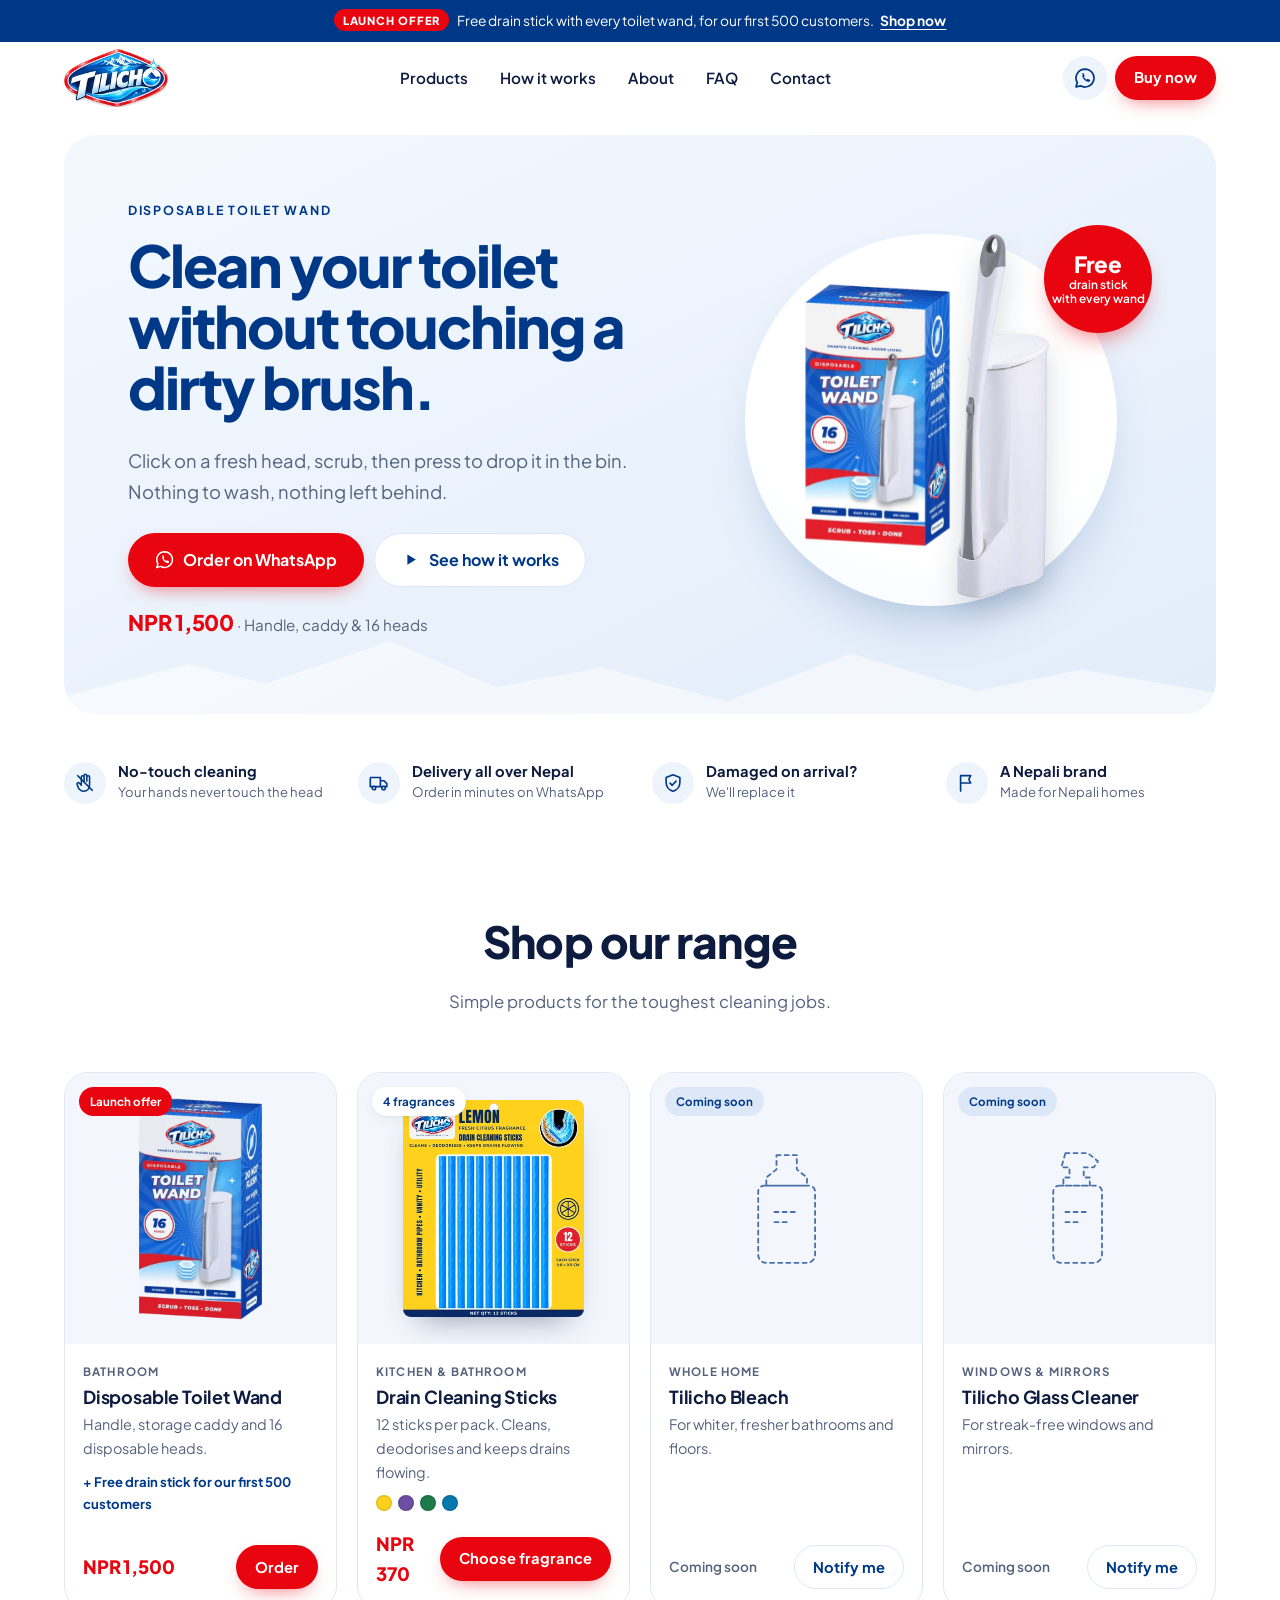
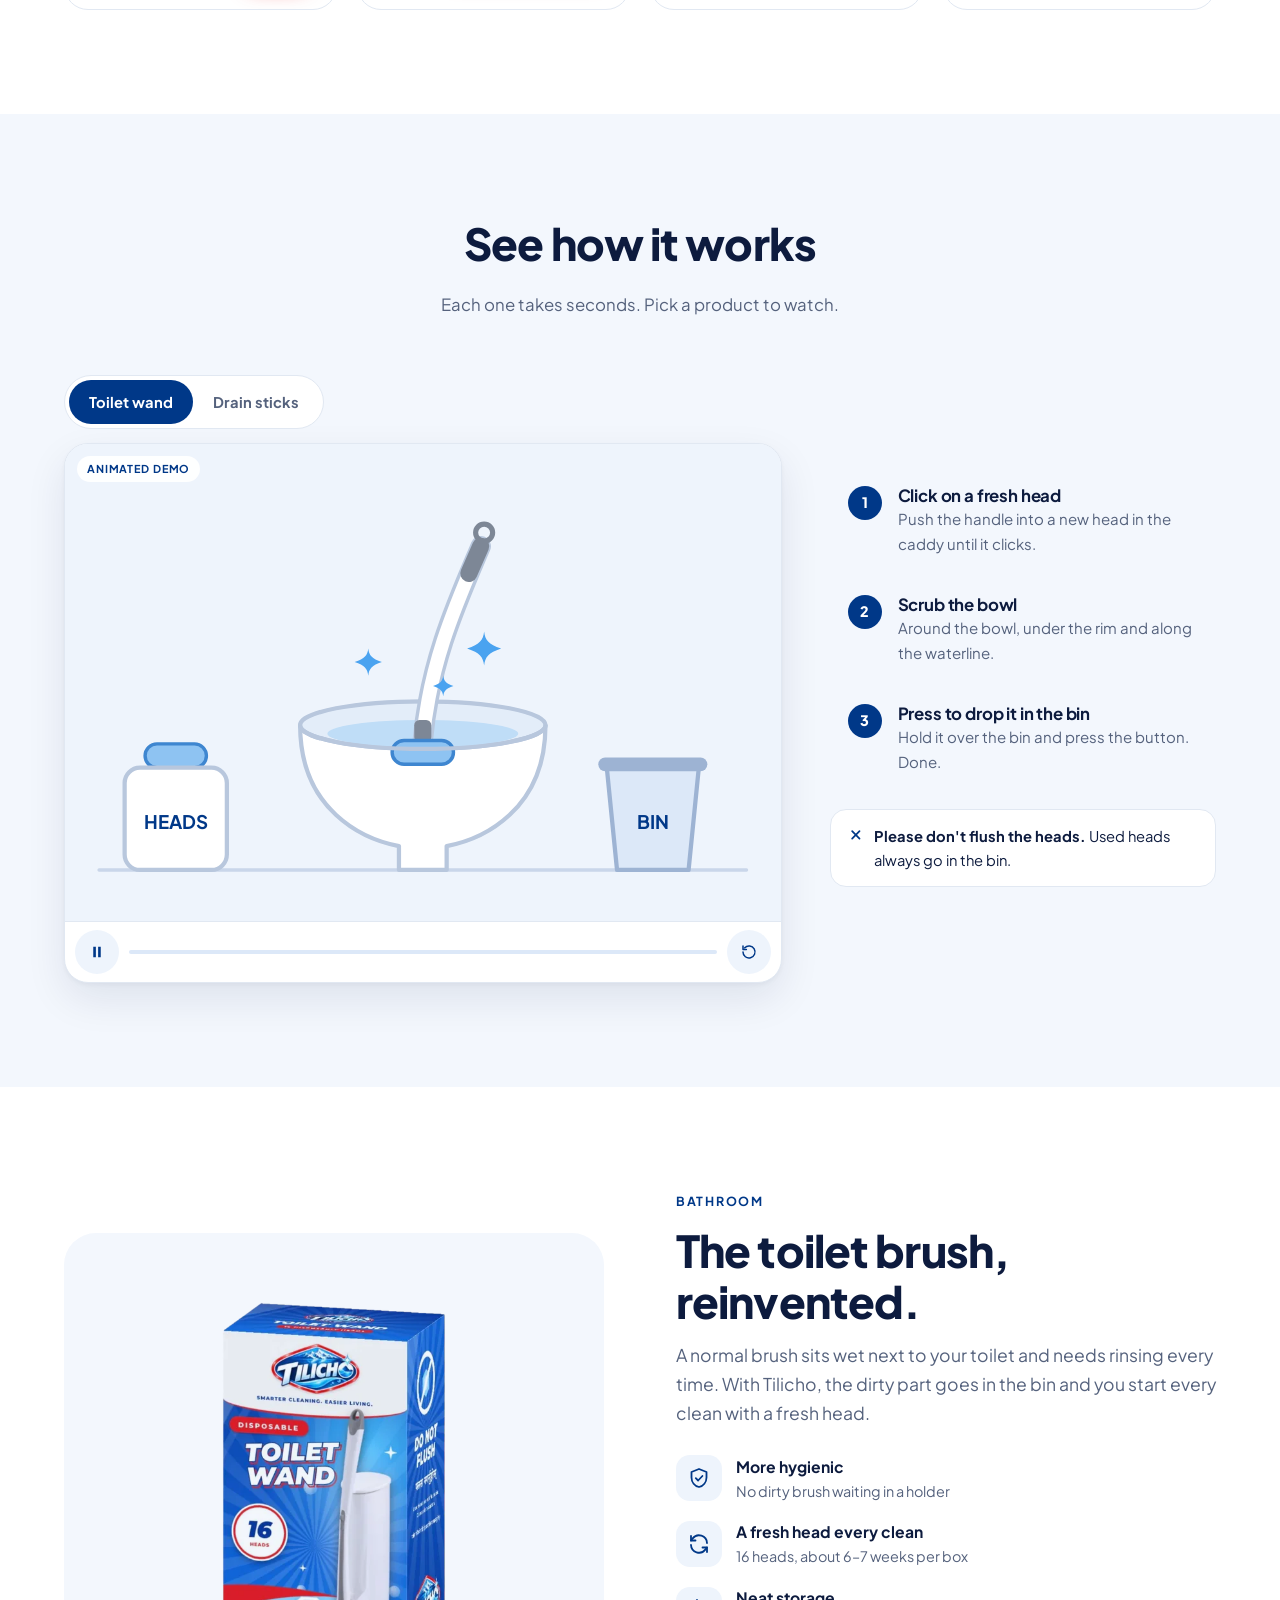
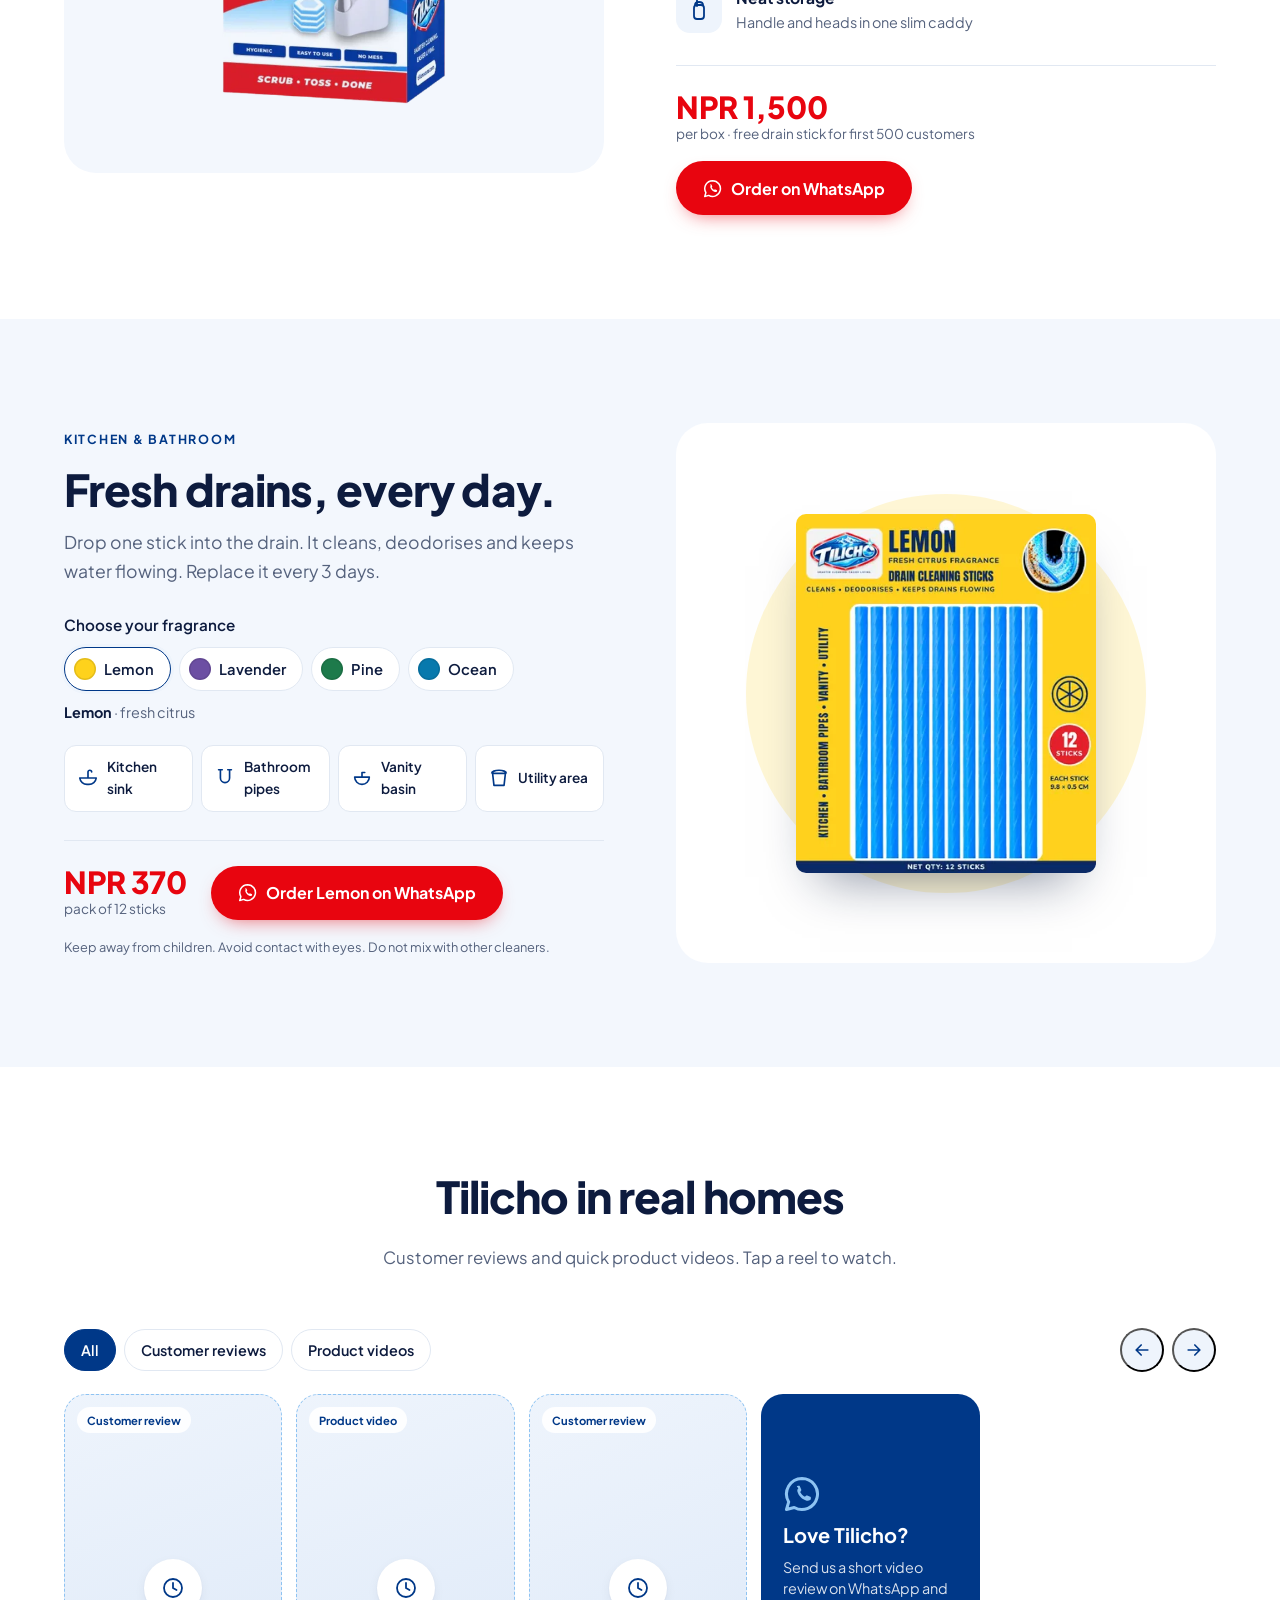
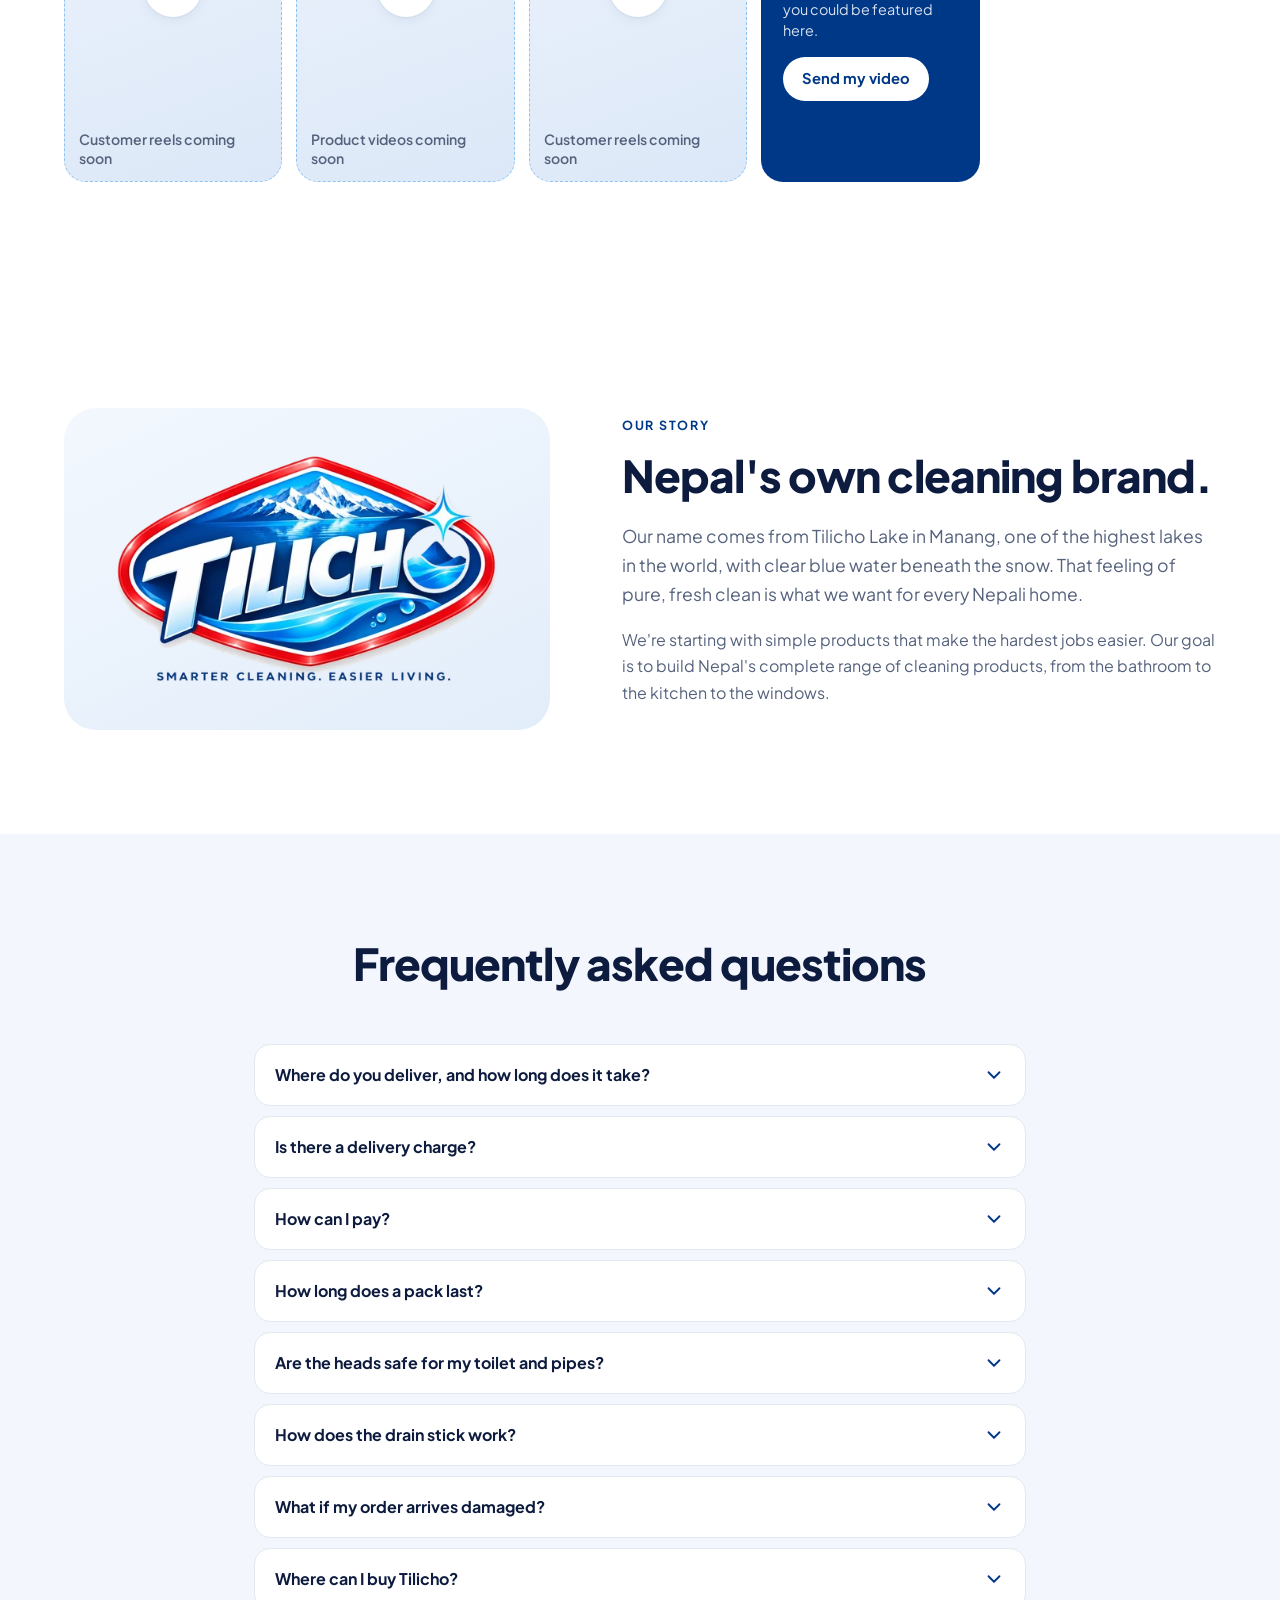
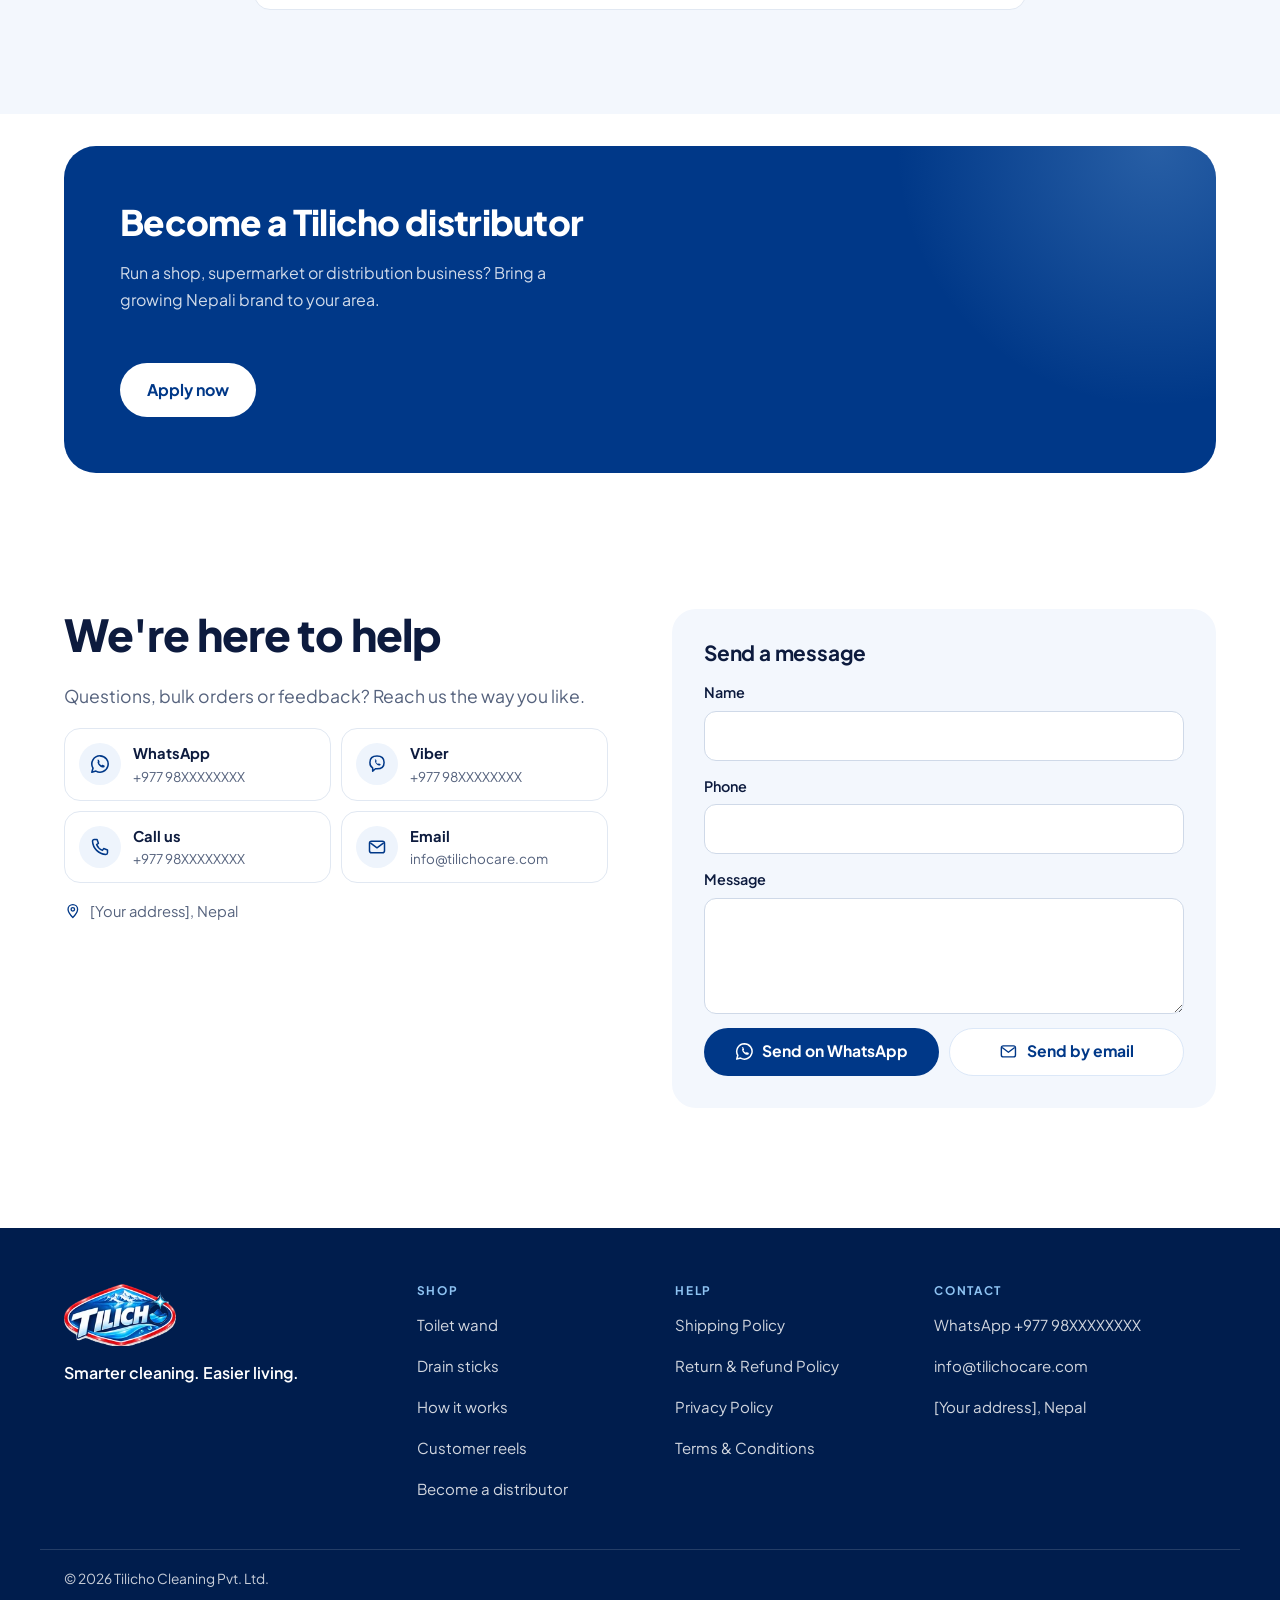
==== commit a37103c5: "Make every mobile button work, even in in-app browsers Order and WhatsApp buttons are now real links" ====
--- a/index.html
+++ b/index.html
@@ -134,7 +134,7 @@
         </ul>
       </nav>
       <div class="header-actions">
-        <a class="icon-btn" data-link="whatsapp" href="#contact" aria-label="Chat with us on WhatsApp"><svg aria-hidden="true"><use href="#i-whatsapp"/></svg></a>
+        <a class="icon-btn" data-link="whatsapp" href="https://wa.me/" target="_blank" rel="noopener" aria-label="Chat with us on WhatsApp"><svg aria-hidden="true"><use href="#i-whatsapp"/></svg></a>
         <a class="btn btn-buy btn-sm" href="#shop">Buy now</a>
         <button class="nav-toggle" type="button" aria-controls="main-nav" aria-expanded="false" aria-label="Open menu"><span></span><span></span><span></span></button>
       </div>
@@ -151,7 +151,7 @@
             <h1 id="hero-title">Clean your toilet without touching a dirty brush.</h1>
             <p class="hero-lead">Click on a fresh head, scrub, then press to drop it in the bin. Nothing to wash, nothing left behind.</p>
             <div class="hero-ctas">
-              <a class="btn btn-buy btn-lg" href="#contact" data-order="wand"><svg class="ico" aria-hidden="true"><use href="#i-whatsapp"/></svg>Order on WhatsApp</a>
+              <a class="btn btn-buy btn-lg" href="https://wa.me/?text=Hello%20Tilicho%21%20I%20would%20like%20to%20order%20the%20Disposable%20Toilet%20Wand%20%28box%20of%2016%20heads%29%2C%20NPR%201%2C500.%0APlease%20include%20the%20free%20drain%20stick%20launch%20offer%20if%20still%20available.%0AQuantity%3A%201%0AName%3A%0ADelivery%20address%3A" target="_blank" rel="noopener" data-order="wand"><svg class="ico" aria-hidden="true"><use href="#i-whatsapp"/></svg>Order on WhatsApp</a>
               <a class="btn btn-quiet btn-lg" href="#how"><svg class="ico" aria-hidden="true"><use href="#i-play"/></svg>See how it works</a>
             </div>
             <p class="hero-price"><span class="price">NPR 1,500</span> <span>· Handle, caddy &amp; 16 heads</span></p>
@@ -200,7 +200,7 @@
               <p class="card-note">+ Free drain stick for our first 500 customers</p>
               <div class="card-foot">
                 <span class="price">NPR 1,500</span>
-                <a class="btn btn-buy btn-sm" href="#contact" data-order="wand">Order</a>
+                <a class="btn btn-buy btn-sm" href="https://wa.me/?text=Hello%20Tilicho%21%20I%20would%20like%20to%20order%20the%20Disposable%20Toilet%20Wand%20%28box%20of%2016%20heads%29%2C%20NPR%201%2C500.%0APlease%20include%20the%20free%20drain%20stick%20launch%20offer%20if%20still%20available.%0AQuantity%3A%201%0AName%3A%0ADelivery%20address%3A" target="_blank" rel="noopener" data-order="wand">Order</a>
               </div>
             </div>
           </article>
@@ -217,7 +217,7 @@
               <p class="card-dots"><span class="sr-only">Fragrances: Lemon, Lavender, Pine, Ocean</span><i style="--c:#fed21c"></i><i style="--c:#6c4fa3"></i><i style="--c:#1d7a4b"></i><i style="--c:#0779ad"></i></p>
               <div class="card-foot">
                 <span class="price">NPR 370</span>
-                <a class="btn btn-buy btn-sm" href="#drain-sticks">Choose</a>
+                <a class="btn btn-buy btn-sm" href="#drain-sticks">Choose fragrance</a>
               </div>
             </div>
           </article>
@@ -233,7 +233,7 @@
               <p class="card-desc">For whiter, fresher bathrooms and floors.</p>
               <div class="card-foot">
                 <span class="soon-label">Coming soon</span>
-                <a class="btn btn-quiet btn-sm" href="#contact" data-notify="Tilicho Bleach">Notify me</a>
+                <a class="btn btn-quiet btn-sm" href="https://wa.me/?text=Hello%20Tilicho%21%20Please%20let%20me%20know%20when%20Tilicho%20Bleach%20is%20available." target="_blank" rel="noopener" data-notify="Tilicho Bleach">Notify me</a>
               </div>
             </div>
           </article>
@@ -249,7 +249,7 @@
               <p class="card-desc">For streak-free windows and mirrors.</p>
               <div class="card-foot">
                 <span class="soon-label">Coming soon</span>
-                <a class="btn btn-quiet btn-sm" href="#contact" data-notify="Tilicho Glass Cleaner">Notify me</a>
+                <a class="btn btn-quiet btn-sm" href="https://wa.me/?text=Hello%20Tilicho%21%20Please%20let%20me%20know%20when%20Tilicho%20Glass%20Cleaner%20is%20available." target="_blank" rel="noopener" data-notify="Tilicho Glass Cleaner">Notify me</a>
               </div>
             </div>
           </article>
@@ -268,12 +268,14 @@
 
         <div class="watch-grid">
           <div class="watch-player reveal">
-            <div class="tabs" role="tablist" aria-label="Choose a product video">
-              <button class="tab" role="tab" id="tab-wand" aria-controls="pane-wand" aria-selected="true" data-tab="wand">Toilet wand</button>
-              <button class="tab" role="tab" id="tab-drain" aria-controls="pane-drain" aria-selected="false" data-tab="drain" tabindex="-1">Drain sticks</button>
+            <div class="tabs" role="radiogroup" aria-label="Choose a product video">
+              <input class="demo-radio sr-only" type="radio" name="demo" id="demo-wand" value="wand" checked>
+              <label class="tab" for="demo-wand">Toilet wand</label>
+              <input class="demo-radio sr-only" type="radio" name="demo" id="demo-drain" value="drain">
+              <label class="tab" for="demo-drain">Drain sticks</label>
             </div>
             <div class="player" data-player>
-              <div class="pane is-active" id="pane-wand" role="tabpanel" aria-labelledby="tab-wand" data-pane="wand">
+              <div class="pane" id="pane-wand" data-pane="wand">
                 <div class="screen">
                   <span class="screen-chip">Animated demo</span>
                   <svg class="demo demo-wand" viewBox="0 0 420 280" role="img" aria-labelledby="demo-wand-title">
@@ -309,7 +311,7 @@
                   </svg>
                 </div>
               </div>
-              <div class="pane" id="pane-drain" role="tabpanel" aria-labelledby="tab-drain" data-pane="drain" hidden>
+              <div class="pane" id="pane-drain" data-pane="drain">
                 <div class="screen">
                   <span class="screen-chip">Animated demo</span>
                   <svg class="demo demo-drain" viewBox="0 0 420 280" role="img" aria-labelledby="demo-drain-title">
@@ -358,7 +360,7 @@
               <li class="step s2"><span class="step-n">2</span><div><h3>Scrub the bowl</h3><p>Around the bowl, under the rim and along the waterline.</p></div></li>
               <li class="step s3"><span class="step-n">3</span><div><h3>Press to drop it in the bin</h3><p>Hold it over the bin and press the button. Done.</p></div></li>
             </ol>
-            <ol class="steps steps-drain" data-steps="drain" hidden>
+            <ol class="steps steps-drain" data-steps="drain">
               <li class="step s1"><span class="step-n">1</span><div><h3>Drop one stick in</h3><p>Push a stick into the drain of your sink, basin or bathroom pipe.</p></div></li>
               <li class="step s2"><span class="step-n">2</span><div><h3>Run water, or leave it</h3><p>It cleans, deodorises and keeps the drain flowing.</p></div></li>
               <li class="step s3"><span class="step-n">3</span><div><h3>Replace every 3 days</h3><p>12 sticks per pack, so a fresh one is always ready.</p></div></li>
@@ -389,7 +391,7 @@
           </ul>
           <div class="buy-row">
             <div><span class="price price-lg">NPR 1,500</span><span class="price-sub">per box · free drain stick for first 500 customers</span></div>
-            <a class="btn btn-buy btn-lg" href="#contact" data-order="wand"><svg class="ico" aria-hidden="true"><use href="#i-whatsapp"/></svg>Order on WhatsApp</a>
+            <a class="btn btn-buy btn-lg" href="https://wa.me/?text=Hello%20Tilicho%21%20I%20would%20like%20to%20order%20the%20Disposable%20Toilet%20Wand%20%28box%20of%2016%20heads%29%2C%20NPR%201%2C500.%0APlease%20include%20the%20free%20drain%20stick%20launch%20offer%20if%20still%20available.%0AQuantity%3A%201%0AName%3A%0ADelivery%20address%3A" target="_blank" rel="noopener" data-order="wand"><svg class="ico" aria-hidden="true"><use href="#i-whatsapp"/></svg>Order on WhatsApp</a>
           </div>
         </div>
       </div>
@@ -397,9 +399,12 @@
 
     <!-- ================= DRAIN STICKS SPOTLIGHT ================= -->
     <section class="section section-tint" id="drain-sticks" aria-labelledby="drain-title">
-      <div class="container feature feature-rev prod-drain" data-fragrance="Lemon">
+      <div class="container feature feature-rev prod-drain">
         <div class="feature-media drain-stage reveal">
-          <img class="pouch-img" src="images/pouch-lemon-360.webp" srcset="images/pouch-lemon-360.webp 360w, images/pouch-lemon-600.webp 600w" sizes="(min-width: 900px) 320px, 66vw" width="360" height="431" loading="lazy" decoding="async" alt="Tilicho Lemon drain cleaning sticks pouch with 12 blue sticks">
+          <img class="pouch-img" data-frag="Lemon" src="images/pouch-lemon-360.webp" srcset="images/pouch-lemon-360.webp 360w, images/pouch-lemon-600.webp 600w" sizes="(min-width: 900px) 320px, 66vw" width="360" height="431" loading="lazy" decoding="async" alt="Tilicho Lemon drain cleaning sticks pouch with 12 blue sticks">
+          <img class="pouch-img" data-frag="Lavender" src="images/pouch-lavender-360.webp" srcset="images/pouch-lavender-360.webp 360w, images/pouch-lavender-600.webp 600w" sizes="(min-width: 900px) 320px, 66vw" width="360" height="431" loading="lazy" decoding="async" alt="Tilicho Lavender drain cleaning sticks pouch">
+          <img class="pouch-img" data-frag="Pine" src="images/pouch-pine-360.webp" srcset="images/pouch-pine-360.webp 360w, images/pouch-pine-600.webp 600w" sizes="(min-width: 900px) 320px, 66vw" width="360" height="431" loading="lazy" decoding="async" alt="Tilicho Pine drain cleaning sticks pouch">
+          <img class="pouch-img" data-frag="Ocean" src="images/pouch-ocean-360.webp" srcset="images/pouch-ocean-360.webp 360w, images/pouch-ocean-600.webp 600w" sizes="(min-width: 900px) 320px, 66vw" width="360" height="431" loading="lazy" decoding="async" alt="Tilicho Ocean drain cleaning sticks pouch">
         </div>
         <div class="feature-copy reveal">
           <p class="eyebrow">Kitchen &amp; bathroom</p>
@@ -407,13 +412,14 @@
           <p class="lead">Drop one stick into the drain. It cleans, deodorises and keeps water flowing. Replace it every 3 days.</p>
 
           <fieldset class="variants">
-            <legend>Fragrance: <strong class="variant-name">Lemon</strong> <span class="variant-desc">fresh citrus</span></legend>
+            <legend>Choose your fragrance</legend>
             <div class="variant-list">
-              <label class="variant" style="--c:#fed21c"><input type="radio" name="fragrance" value="Lemon" data-img="lemon" data-desc="fresh citrus" checked><span>Lemon</span></label>
-              <label class="variant" style="--c:#6c4fa3"><input type="radio" name="fragrance" value="Lavender" data-img="lavender" data-desc="calming"><span>Lavender</span></label>
-              <label class="variant" style="--c:#1d7a4b"><input type="radio" name="fragrance" value="Pine" data-img="pine" data-desc="Himalayan pine"><span>Pine</span></label>
-              <label class="variant" style="--c:#0779ad"><input type="radio" name="fragrance" value="Ocean" data-img="ocean" data-desc="cool ocean breeze"><span>Ocean</span></label>
-            </div>
+              <label class="variant" style="--c:#fed21c"><input type="radio" name="fragrance" value="Lemon" checked><span>Lemon</span></label>
+              <label class="variant" style="--c:#6c4fa3"><input type="radio" name="fragrance" value="Lavender"><span>Lavender</span></label>
+              <label class="variant" style="--c:#1d7a4b"><input type="radio" name="fragrance" value="Pine"><span>Pine</span></label>
+              <label class="variant" style="--c:#0779ad"><input type="radio" name="fragrance" value="Ocean"><span>Ocean</span></label>
+            </div>
+            <p class="frag-desc"><span data-frag="Lemon"><b>Lemon</b> · fresh citrus</span><span data-frag="Lavender"><b>Lavender</b> · calming</span><span data-frag="Pine"><b>Pine</b> · Himalayan pine</span><span data-frag="Ocean"><b>Ocean</b> · cool ocean breeze</span></p>
           </fieldset>
 
           <ul class="use-areas" aria-label="Where to use">
@@ -425,7 +431,10 @@
 
           <div class="buy-row">
             <div><span class="price price-lg">NPR 370</span><span class="price-sub">pack of 12 sticks</span></div>
-            <a class="btn btn-buy btn-lg" href="#contact" data-order="drain"><svg class="ico" aria-hidden="true"><use href="#i-whatsapp"/></svg>Order on WhatsApp</a>
+            <a class="btn btn-buy btn-lg frag-order" data-frag="Lemon" href="https://wa.me/?text=Hello%20Tilicho%21%20I%20would%20like%20to%20order%20Drain%20Cleaning%20Sticks%2C%20Lemon%20fragrance%20%28pack%20of%2012%20sticks%29%2C%20NPR%20370.%0AQuantity%3A%201%0AName%3A%0ADelivery%20address%3A" target="_blank" rel="noopener" data-order="drain" data-fragrance="Lemon"><svg class="ico" aria-hidden="true"><use href="#i-whatsapp"/></svg>Order Lemon on WhatsApp</a>
+            <a class="btn btn-buy btn-lg frag-order" data-frag="Lavender" href="https://wa.me/?text=Hello%20Tilicho%21%20I%20would%20like%20to%20order%20Drain%20Cleaning%20Sticks%2C%20Lavender%20fragrance%20%28pack%20of%2012%20sticks%29%2C%20NPR%20370.%0AQuantity%3A%201%0AName%3A%0ADelivery%20address%3A" target="_blank" rel="noopener" data-order="drain" data-fragrance="Lavender"><svg class="ico" aria-hidden="true"><use href="#i-whatsapp"/></svg>Order Lavender on WhatsApp</a>
+            <a class="btn btn-buy btn-lg frag-order" data-frag="Pine" href="https://wa.me/?text=Hello%20Tilicho%21%20I%20would%20like%20to%20order%20Drain%20Cleaning%20Sticks%2C%20Pine%20fragrance%20%28pack%20of%2012%20sticks%29%2C%20NPR%20370.%0AQuantity%3A%201%0AName%3A%0ADelivery%20address%3A" target="_blank" rel="noopener" data-order="drain" data-fragrance="Pine"><svg class="ico" aria-hidden="true"><use href="#i-whatsapp"/></svg>Order Pine on WhatsApp</a>
+            <a class="btn btn-buy btn-lg frag-order" data-frag="Ocean" href="https://wa.me/?text=Hello%20Tilicho%21%20I%20would%20like%20to%20order%20Drain%20Cleaning%20Sticks%2C%20Ocean%20fragrance%20%28pack%20of%2012%20sticks%29%2C%20NPR%20370.%0AQuantity%3A%201%0AName%3A%0ADelivery%20address%3A" target="_blank" rel="noopener" data-order="drain" data-fragrance="Ocean"><svg class="ico" aria-hidden="true"><use href="#i-whatsapp"/></svg>Order Ocean on WhatsApp</a>
           </div>
           <p class="fine">Keep away from children. Avoid contact with eyes. Do not mix with other cleaners.</p>
         </div>
@@ -440,17 +449,22 @@
           <p>Customer reviews and quick product videos. Tap a reel to watch.</p>
         </div>
         <div class="reel-bar reveal">
-          <div class="reel-filters" role="group" aria-label="Show reels">
-            <button class="reel-filter" type="button" data-filter="all" aria-pressed="true">All</button>
-            <button class="reel-filter" type="button" data-filter="review" aria-pressed="false">Customer reviews</button>
-            <button class="reel-filter" type="button" data-filter="product" aria-pressed="false">Product videos</button>
+          <div class="reel-filters" role="radiogroup" aria-label="Show reels">
+            <input class="sr-only" type="radio" name="reelf" id="rf-all" value="all" checked><label class="reel-filter" for="rf-all">All</label>
+            <input class="sr-only" type="radio" name="reelf" id="rf-review" value="review"><label class="reel-filter" for="rf-review">Customer reviews</label>
+            <input class="sr-only" type="radio" name="reelf" id="rf-product" value="product"><label class="reel-filter" for="rf-product">Product videos</label>
           </div>
           <div class="reel-arrows">
             <button class="icon-btn" type="button" data-reel-scroll="-1" aria-label="Scroll reels left"><svg style="transform:scaleX(-1)" aria-hidden="true"><use href="#i-arrow"/></svg></button>
             <button class="icon-btn" type="button" data-reel-scroll="1" aria-label="Scroll reels right"><svg aria-hidden="true"><use href="#i-arrow"/></svg></button>
           </div>
         </div>
-        <ul class="reel-row reveal" id="reel-row" aria-label="Video reels"></ul>
+        <ul class="reel-row reveal" id="reel-row" aria-label="Video reels">
+          <li class="reel-item" data-type="review"><div class="reel reel-empty"><span class="reel-tag">Customer review</span><span class="reel-empty-ico"><svg aria-hidden="true"><use href="#i-clock"/></svg></span><span class="reel-cap"><b>Customer reels coming soon</b></span></div></li>
+          <li class="reel-item" data-type="product"><div class="reel reel-empty"><span class="reel-tag">Product video</span><span class="reel-empty-ico"><svg aria-hidden="true"><use href="#i-clock"/></svg></span><span class="reel-cap"><b>Product videos coming soon</b></span></div></li>
+          <li class="reel-item" data-type="review"><div class="reel reel-empty"><span class="reel-tag">Customer review</span><span class="reel-empty-ico"><svg aria-hidden="true"><use href="#i-clock"/></svg></span><span class="reel-cap"><b>Customer reels coming soon</b></span></div></li>
+          <li class="reel-item" data-type="all"><div class="reel reel-share"><svg aria-hidden="true"><use href="#i-whatsapp"/></svg><b>Love Tilicho?</b><span>Send us a short video review on WhatsApp and you could be featured here.</span><a class="btn btn-white btn-sm" href="https://wa.me/?text=Hello%20Tilicho%21%20I%20would%20like%20to%20share%20a%20video%20review%20of%20my%20Tilicho%20product." target="_blank" rel="noopener" data-share-reel>Send my video</a></div></li>
+        </ul>
       </div>
     </section>
 
@@ -488,38 +502,38 @@
           <h2 id="faq-title">Frequently asked questions</h2>
         </div>
         <div class="accordion reveal">
-          <div class="acc">
-            <h3><button class="acc-btn" type="button" aria-expanded="false">Where do you deliver, and how long does it take?<svg aria-hidden="true"><use href="#i-chev"/></svg></button></h3>
-            <div class="acc-panel"><div><p>We deliver all over Nepal. Delivery time depends on your location. We'll give you an estimated delivery date when you order on WhatsApp.</p></div></div>
-          </div>
-          <div class="acc">
-            <h3><button class="acc-btn" type="button" aria-expanded="false">Is there a delivery charge?<svg aria-hidden="true"><use href="#i-chev"/></svg></button></h3>
-            <div class="acc-panel"><div><p>Delivery charges depend on where you are. We always confirm the charge with you before we send your order.</p></div></div>
-          </div>
-          <div class="acc">
-            <h3><button class="acc-btn" type="button" aria-expanded="false">How can I pay?<svg aria-hidden="true"><use href="#i-chev"/></svg></button></h3>
-            <div class="acc-panel"><div><p>We'll confirm the payment options for your location when you place your order on WhatsApp.</p></div></div>
-          </div>
-          <div class="acc">
-            <h3><button class="acc-btn" type="button" aria-expanded="false">How long does a pack last?<svg aria-hidden="true"><use href="#i-chev"/></svg></button></h3>
-            <div class="acc-panel"><div><p>A toilet wand box has 16 heads and usually lasts about 6–7 weeks for a normal household. A drain stick pack has 12 sticks. Replace the stick in each drain every 3 days.</p></div></div>
-          </div>
-          <div class="acc">
-            <h3><button class="acc-btn" type="button" aria-expanded="false">Are the heads safe for my toilet and pipes?<svg aria-hidden="true"><use href="#i-chev"/></svg></button></h3>
-            <div class="acc-panel"><div><p>The heads are made to scrub your toilet, not to go down it. <strong>Please do not flush them.</strong> Press the button to drop the used head into a bin. Flushing heads can block pipes and septic tanks.</p></div></div>
-          </div>
-          <div class="acc">
-            <h3><button class="acc-btn" type="button" aria-expanded="false">How does the drain stick work?<svg aria-hidden="true"><use href="#i-chev"/></svg></button></h3>
-            <div class="acc-panel"><div><p>Drop one stick into the drain, then run a little water or leave it to work. It helps clean and deodorise the pipe and keep the drain flowing. Replace it every 3 days. Keep away from children, avoid contact with eyes, and do not mix with other cleaners.</p></div></div>
-          </div>
-          <div class="acc">
-            <h3><button class="acc-btn" type="button" aria-expanded="false">What if my order arrives damaged?<svg aria-hidden="true"><use href="#i-chev"/></svg></button></h3>
-            <div class="acc-panel"><div><p>Message us on WhatsApp within 48 hours of delivery with a photo of the product and the packaging, and we'll arrange a replacement. See our <a href="returns.html">Return &amp; Refund Policy</a>.</p></div></div>
-          </div>
-          <div class="acc">
-            <h3><button class="acc-btn" type="button" aria-expanded="false">Where can I buy Tilicho?<svg aria-hidden="true"><use href="#i-chev"/></svg></button></h3>
-            <div class="acc-panel"><div><p>Right now you can order on this website through WhatsApp, or message us on our social media. Partner stores and distributors across Nepal are coming soon.</p></div></div>
-          </div>
+          <details class="acc">
+            <summary class="acc-btn"><span>Where do you deliver, and how long does it take?</span><svg aria-hidden="true"><use href="#i-chev"/></svg></summary>
+            <div class="acc-panel"><p>We deliver all over Nepal. Delivery time depends on your location. We'll give you an estimated delivery date when you order on WhatsApp.</p></div>
+          </details>
+          <details class="acc">
+            <summary class="acc-btn"><span>Is there a delivery charge?</span><svg aria-hidden="true"><use href="#i-chev"/></svg></summary>
+            <div class="acc-panel"><p>Delivery charges depend on where you are. We always confirm the charge with you before we send your order.</p></div>
+          </details>
+          <details class="acc">
+            <summary class="acc-btn"><span>How can I pay?</span><svg aria-hidden="true"><use href="#i-chev"/></svg></summary>
+            <div class="acc-panel"><p>We'll confirm the payment options for your location when you place your order on WhatsApp.</p></div>
+          </details>
+          <details class="acc">
+            <summary class="acc-btn"><span>How long does a pack last?</span><svg aria-hidden="true"><use href="#i-chev"/></svg></summary>
+            <div class="acc-panel"><p>A toilet wand box has 16 heads and usually lasts about 6–7 weeks for a normal household. A drain stick pack has 12 sticks. Replace the stick in each drain every 3 days.</p></div>
+          </details>
+          <details class="acc">
+            <summary class="acc-btn"><span>Are the heads safe for my toilet and pipes?</span><svg aria-hidden="true"><use href="#i-chev"/></svg></summary>
+            <div class="acc-panel"><p>The heads are made to scrub your toilet, not to go down it. <strong>Please do not flush them.</strong> Press the button to drop the used head into a bin. Flushing heads can block pipes and septic tanks.</p></div>
+          </details>
+          <details class="acc">
+            <summary class="acc-btn"><span>How does the drain stick work?</span><svg aria-hidden="true"><use href="#i-chev"/></svg></summary>
+            <div class="acc-panel"><p>Drop one stick into the drain, then run a little water or leave it to work. It helps clean and deodorise the pipe and keep the drain flowing. Replace it every 3 days. Keep away from children, avoid contact with eyes, and do not mix with other cleaners.</p></div>
+          </details>
+          <details class="acc">
+            <summary class="acc-btn"><span>What if my order arrives damaged?</span><svg aria-hidden="true"><use href="#i-chev"/></svg></summary>
+            <div class="acc-panel"><p>Message us on WhatsApp within 48 hours of delivery with a photo of the product and the packaging, and we'll arrange a replacement. See our <a href="returns.html">Return &amp; Refund Policy</a>.</p></div>
+          </details>
+          <details class="acc">
+            <summary class="acc-btn"><span>Where can I buy Tilicho?</span><svg aria-hidden="true"><use href="#i-chev"/></svg></summary>
+            <div class="acc-panel"><p>Right now you can order on this website through WhatsApp, or message us on our social media. Partner stores and distributors across Nepal are coming soon.</p></div>
+          </details>
         </div>
       </div>
     </section>
@@ -531,9 +545,11 @@
           <div class="dist-copy">
             <h2 id="dist-title">Become a Tilicho distributor</h2>
             <p>Run a shop, supermarket or distribution business? Bring a growing Nepali brand to your area.</p>
-            <button class="btn btn-white btn-lg" type="button" data-open-dist aria-expanded="false" aria-controls="distributor-form">Apply now</button>
-          </div>
-          <form class="form dist-form" id="distributor-form" novalidate hidden>
+            <a class="btn btn-white btn-lg nojs-only" href="https://wa.me/?text=Hello%20Tilicho%21%20I%20am%20interested%20in%20becoming%20a%20Tilicho%20distributor.%0AName%3A%0ABusiness%3A%0ACity%2FDistrict%3A" target="_blank" rel="noopener"><svg class="ico" aria-hidden="true"><use href="#i-whatsapp"/></svg>Apply on WhatsApp</a>
+          </div>
+          <details class="dist-apply js-only">
+            <summary class="btn btn-white btn-lg"><span class="when-closed">Apply now</span><span class="when-open">Close form</span></summary>
+          <form class="form dist-form" id="distributor-form" novalidate>
             <div class="field"><label for="d-name">Your name</label><input id="d-name" name="name" autocomplete="name" required></div>
             <div class="field"><label for="d-business">Business name</label><input id="d-business" name="business" autocomplete="organization" required></div>
             <div class="field-row">
@@ -544,6 +560,7 @@
             <p class="form-error" role="alert" hidden>Please fill in your name, business, city and phone.</p>
             <button class="btn btn-white btn-lg btn-block" type="submit"><svg class="ico" aria-hidden="true"><use href="#i-whatsapp"/></svg>Send on WhatsApp</button>
           </form>
+          </details>
         </div>
       </div>
     </section>
@@ -555,15 +572,15 @@
           <h2 id="contact-title">We're here to help</h2>
           <p class="lead">Questions, bulk orders or feedback? Reach us the way you like.</p>
           <ul class="contact-cards">
-            <li><a data-link="whatsapp" href="#contact"><span class="c-ico"><svg aria-hidden="true"><use href="#i-whatsapp"/></svg></span><span><b>WhatsApp</b><span data-fill="phoneDisplay">+977 98XXXXXXXX</span></span></a></li>
-            <li><a data-link="viber" href="#contact"><span class="c-ico"><svg aria-hidden="true"><use href="#i-viber"/></svg></span><span><b>Viber</b><span data-fill="phoneDisplay">+977 98XXXXXXXX</span></span></a></li>
-            <li><a data-link="tel" href="#contact"><span class="c-ico"><svg aria-hidden="true"><use href="#i-phone"/></svg></span><span><b>Call us</b><span data-fill="phoneDisplay">+977 98XXXXXXXX</span></span></a></li>
+            <li><a data-link="whatsapp" href="https://wa.me/" target="_blank" rel="noopener"><span class="c-ico"><svg aria-hidden="true"><use href="#i-whatsapp"/></svg></span><span><b>WhatsApp</b><span data-fill="phoneDisplay">+977 98XXXXXXXX</span></span></a></li>
+            <li><a data-link="viber" href="viber://chat?number=%2B97798XXXXXXXX"><span class="c-ico"><svg aria-hidden="true"><use href="#i-viber"/></svg></span><span><b>Viber</b><span data-fill="phoneDisplay">+977 98XXXXXXXX</span></span></a></li>
+            <li><a data-link="tel" href="tel:+97798XXXXXXXX"><span class="c-ico"><svg aria-hidden="true"><use href="#i-phone"/></svg></span><span><b>Call us</b><span data-fill="phoneDisplay">+977 98XXXXXXXX</span></span></a></li>
             <li><a data-link="email" href="mailto:info@tilichocare.com"><span class="c-ico"><svg aria-hidden="true"><use href="#i-mail"/></svg></span><span><b>Email</b><span data-fill="email">info@tilichocare.com</span></span></a></li>
           </ul>
           <p class="address"><svg class="ico" aria-hidden="true"><use href="#i-pin"/></svg><span data-fill="address">[Your address], Nepal</span></p>
         </div>
 
-        <form class="form contact-form reveal" id="contact-form" novalidate>
+        <form class="form contact-form reveal js-only" id="contact-form" novalidate>
           <h3>Send a message</h3>
           <div class="field"><label for="c-name">Name</label><input id="c-name" name="name" autocomplete="name" required></div>
           <div class="field"><label for="c-phone">Phone</label><input id="c-phone" name="phone" type="tel" inputmode="tel" autocomplete="tel" required></div>
@@ -612,7 +629,7 @@
       <div class="footer-contact">
         <h2 class="footer-h">Contact</h2>
         <ul>
-          <li><a data-link="whatsapp" href="#contact">WhatsApp <span data-fill="phoneDisplay">+977 98XXXXXXXX</span></a></li>
+          <li><a data-link="whatsapp" href="https://wa.me/" target="_blank" rel="noopener">WhatsApp <span data-fill="phoneDisplay">+977 98XXXXXXXX</span></a></li>
           <li><a data-link="email" href="mailto:info@tilichocare.com" data-fill="email">info@tilichocare.com</a></li>
           <li><span data-fill="address">[Your address], Nepal</span></li>
         </ul>
@@ -637,11 +654,11 @@
   <!-- Mobile sticky order bar -->
   <div class="buybar is-hidden" role="region" aria-label="Quick order">
     <div class="buybar-info"><b>Disposable Toilet Wand</b><span class="price">NPR 1,500</span></div>
-    <a class="btn btn-buy" href="#contact" data-order="wand">Order now</a>
-    <a class="buybar-wa" data-link="whatsapp" href="#contact" aria-label="Chat with Tilicho on WhatsApp"><svg aria-hidden="true"><use href="#i-whatsapp"/></svg></a>
+    <a class="btn btn-buy" href="https://wa.me/?text=Hello%20Tilicho%21%20I%20would%20like%20to%20order%20the%20Disposable%20Toilet%20Wand%20%28box%20of%2016%20heads%29%2C%20NPR%201%2C500.%0APlease%20include%20the%20free%20drain%20stick%20launch%20offer%20if%20still%20available.%0AQuantity%3A%201%0AName%3A%0ADelivery%20address%3A" target="_blank" rel="noopener" data-order="wand">Order now</a>
+    <a class="buybar-wa" data-link="whatsapp" href="https://wa.me/" target="_blank" rel="noopener" aria-label="Chat with Tilicho on WhatsApp"><svg aria-hidden="true"><use href="#i-whatsapp"/></svg></a>
   </div>
 
-  <a class="wa-float" data-link="whatsapp" href="#contact" aria-label="Chat with Tilicho on WhatsApp"><svg aria-hidden="true"><use href="#i-whatsapp"/></svg></a>
+  <a class="wa-float" data-link="whatsapp" href="https://wa.me/" target="_blank" rel="noopener" aria-label="Chat with Tilicho on WhatsApp"><svg aria-hidden="true"><use href="#i-whatsapp"/></svg></a>
 
   <script src="main.js" defer></script>
 </body>
--- a/styles.css
+++ b/styles.css
@@ -206,7 +206,13 @@
 @media (min-width: 960px) { .watch-grid { grid-template-columns: 1.3fr .7fr; gap: 48px; align-items: center; } }
 .tabs { display: inline-flex; padding: 4px; border-radius: 999px; background: #fff; border: 1px solid var(--line); margin-bottom: 14px; }
 .tab { min-height: 44px; padding: 0 20px; border: 0; border-radius: 999px; background: transparent; color: var(--muted); font: 700 .92rem var(--font); cursor: pointer; transition: background-color .35s var(--ease), color .35s var(--ease); }
-.tab[aria-selected="true"] { background: var(--blue); color: #fff; }
+.tab { display: inline-flex; align-items: center; }
+.watch:not([data-current="drain"]):not(:has(#demo-drain:checked)) label[for="demo-wand"], :is(.watch[data-current="drain"], .watch:has(#demo-drain:checked)) label[for="demo-drain"] { background: var(--blue); color: #fff; }
+.watch:has(#demo-wand:focus-visible) label[for="demo-wand"], .watch:has(#demo-drain:focus-visible) label[for="demo-drain"] { outline: 3px solid var(--blue); outline-offset: 2px; }
+#pane-drain, .watch .steps-drain { display: none; }
+:is(.watch[data-current="drain"], .watch:has(#demo-drain:checked)) #pane-wand, :is(.watch[data-current="drain"], .watch:has(#demo-drain:checked)) .steps-wand, :is(.watch[data-current="drain"], .watch:has(#demo-drain:checked)) .flush-note { display: none; }
+:is(.watch[data-current="drain"], .watch:has(#demo-drain:checked)) #pane-drain { display: block; }
+:is(.watch[data-current="drain"], .watch:has(#demo-drain:checked)) .steps-drain { display: grid; }
 .player { border-radius: var(--r-lg); overflow: hidden; background: #fff; border: 1px solid var(--line); box-shadow: var(--shadow); }
 .screen { position: relative; aspect-ratio: 3 / 2; background: var(--blue-50); }
 .screen .demo, .screen video, .screen iframe, .screen .yt { position: absolute; inset: 0; width: 100%; height: 100%; border: 0; }
@@ -224,8 +230,8 @@
 .is-paused .pb-btn .i-play { display: block; } .is-paused .pb-btn .i-pause { display: none; }
 .pb-track { position: relative; flex: 1; height: 4px; border-radius: 4px; background: var(--blue-100); overflow: hidden; }
 .pb-fill { position: absolute; inset: 0; background: var(--blue); transform-origin: left; transform: scaleX(0); display: none; }
-.player[data-current="wand"] .fill-wand { display: block; animation: fill 7.5s linear infinite; }
-.player[data-current="drain"] .fill-drain { display: block; animation: fill 8s linear infinite; }
+:is(.watch[data-current="wand"], .watch:has(#demo-wand:checked)) .player .fill-wand { display: block; animation: fill 7.5s linear infinite; }
+:is(.watch[data-current="drain"], .watch:has(#demo-drain:checked)) .player .fill-drain { display: block; animation: fill 8s linear infinite; }
 @keyframes fill { to { transform: scaleX(1); } }
 .player.has-video .player-bar { display: none; }
 
@@ -244,15 +250,15 @@
 .w-wand { transform: translate(210px, 188px); }
 .w-fall { transform: translate(345px, 150px); opacity: 0; }
 .w-click { opacity: 0; }
-.player[data-current="wand"] .w-wand { animation: wand 7.5s ease-in-out infinite; }
-.player[data-current="wand"] .w-head { animation: head 7.5s linear infinite; }
-.player[data-current="wand"] .w-stack { animation: stack 7.5s linear infinite; }
-.player[data-current="wand"] .w-fall { animation: fall 7.5s linear infinite; }
-.player[data-current="wand"] .w-sparkles { animation: sparkles 7.5s linear infinite; }
-.player[data-current="wand"] .w-click { animation: clickTxt 7.5s linear infinite; }
-.steps-wand:not(.is-static) .s1::before { animation: s1 7.5s linear infinite; } .steps-wand:not(.is-static) .s1::after { animation: s1b 7.5s linear infinite; }
-.steps-wand:not(.is-static) .s2::before { animation: s2 7.5s linear infinite; } .steps-wand:not(.is-static) .s2::after { animation: s2b 7.5s linear infinite; }
-.steps-wand:not(.is-static) .s3::before { animation: s3 7.5s linear infinite; } .steps-wand:not(.is-static) .s3::after { animation: s3b 7.5s linear infinite; }
+:is(.watch[data-current="wand"], .watch:has(#demo-wand:checked)) .player .w-wand { animation: wand 7.5s ease-in-out infinite; }
+:is(.watch[data-current="wand"], .watch:has(#demo-wand:checked)) .player .w-head { animation: head 7.5s linear infinite; }
+:is(.watch[data-current="wand"], .watch:has(#demo-wand:checked)) .player .w-stack { animation: stack 7.5s linear infinite; }
+:is(.watch[data-current="wand"], .watch:has(#demo-wand:checked)) .player .w-fall { animation: fall 7.5s linear infinite; }
+:is(.watch[data-current="wand"], .watch:has(#demo-wand:checked)) .player .w-sparkles { animation: sparkles 7.5s linear infinite; }
+:is(.watch[data-current="wand"], .watch:has(#demo-wand:checked)) .player .w-click { animation: clickTxt 7.5s linear infinite; }
+:is(.watch[data-current="wand"], .watch:has(#demo-wand:checked)) .steps-wand:not(.is-static) .s1::before { animation: s1 7.5s linear infinite; } :is(.watch[data-current="wand"], .watch:has(#demo-wand:checked)) .steps-wand:not(.is-static) .s1::after { animation: s1b 7.5s linear infinite; }
+:is(.watch[data-current="wand"], .watch:has(#demo-wand:checked)) .steps-wand:not(.is-static) .s2::before { animation: s2 7.5s linear infinite; } :is(.watch[data-current="wand"], .watch:has(#demo-wand:checked)) .steps-wand:not(.is-static) .s2::after { animation: s2b 7.5s linear infinite; }
+:is(.watch[data-current="wand"], .watch:has(#demo-wand:checked)) .steps-wand:not(.is-static) .s3::before { animation: s3 7.5s linear infinite; } :is(.watch[data-current="wand"], .watch:has(#demo-wand:checked)) .steps-wand:not(.is-static) .s3::after { animation: s3b 7.5s linear infinite; }
 @keyframes wand {
   0% { transform: translate(65px, 150px); } 12%, 18% { transform: translate(65px, 190px); } 26% { transform: translate(65px, 138px); }
   37% { transform: translate(210px, 188px); } 42% { transform: translate(194px, 191px); } 47% { transform: translate(226px, 185px); }
@@ -275,16 +281,16 @@
 .d-water { transform-box: fill-box; transform-origin: top; transform: scaleY(0); }
 .d-flow { opacity: 0; }
 .d-sparkles, .d-chip, .d-bubbles { opacity: 0; }
-.player[data-current="drain"] .d-stick { animation: dStick 8s var(--ease) infinite; }
-.player[data-current="drain"] .d-water { animation: dWater 8s linear infinite; }
-.player[data-current="drain"] .d-flow { animation: dFlow 8s linear infinite; }
-.player[data-current="drain"] .d-grime { animation: dGrime 8s linear infinite; }
-.player[data-current="drain"] .d-bubbles { animation: dBubbles 8s linear infinite; }
-.player[data-current="drain"] .d-sparkles { animation: dSpark 8s linear infinite; }
-.player[data-current="drain"] .d-chip { animation: dChip 8s var(--ease) infinite; }
-.steps-drain:not(.is-static) .s1::before { animation: d1 8s linear infinite; } .steps-drain:not(.is-static) .s1::after { animation: d1b 8s linear infinite; }
-.steps-drain:not(.is-static) .s2::before { animation: d2 8s linear infinite; } .steps-drain:not(.is-static) .s2::after { animation: d2b 8s linear infinite; }
-.steps-drain:not(.is-static) .s3::before { animation: d3 8s linear infinite; } .steps-drain:not(.is-static) .s3::after { animation: d3b 8s linear infinite; }
+:is(.watch[data-current="drain"], .watch:has(#demo-drain:checked)) .player .d-stick { animation: dStick 8s var(--ease) infinite; }
+:is(.watch[data-current="drain"], .watch:has(#demo-drain:checked)) .player .d-water { animation: dWater 8s linear infinite; }
+:is(.watch[data-current="drain"], .watch:has(#demo-drain:checked)) .player .d-flow { animation: dFlow 8s linear infinite; }
+:is(.watch[data-current="drain"], .watch:has(#demo-drain:checked)) .player .d-grime { animation: dGrime 8s linear infinite; }
+:is(.watch[data-current="drain"], .watch:has(#demo-drain:checked)) .player .d-bubbles { animation: dBubbles 8s linear infinite; }
+:is(.watch[data-current="drain"], .watch:has(#demo-drain:checked)) .player .d-sparkles { animation: dSpark 8s linear infinite; }
+:is(.watch[data-current="drain"], .watch:has(#demo-drain:checked)) .player .d-chip { animation: dChip 8s var(--ease) infinite; }
+:is(.watch[data-current="drain"], .watch:has(#demo-drain:checked)) .steps-drain:not(.is-static) .s1::before { animation: d1 8s linear infinite; } :is(.watch[data-current="drain"], .watch:has(#demo-drain:checked)) .steps-drain:not(.is-static) .s1::after { animation: d1b 8s linear infinite; }
+:is(.watch[data-current="drain"], .watch:has(#demo-drain:checked)) .steps-drain:not(.is-static) .s2::before { animation: d2 8s linear infinite; } :is(.watch[data-current="drain"], .watch:has(#demo-drain:checked)) .steps-drain:not(.is-static) .s2::after { animation: d2b 8s linear infinite; }
+:is(.watch[data-current="drain"], .watch:has(#demo-drain:checked)) .steps-drain:not(.is-static) .s3::before { animation: d3 8s linear infinite; } :is(.watch[data-current="drain"], .watch:has(#demo-drain:checked)) .steps-drain:not(.is-static) .s3::after { animation: d3b 8s linear infinite; }
 @keyframes dStick { 0% { opacity: 0; transform: translate(210px, 20px); } 4% { opacity: 1; transform: translate(210px, 20px); } 9% { transform: translate(210px, 30px); } 22% { transform: translate(210px, 200px); } 94% { opacity: 1; transform: translate(210px, 200px); } 99%, 100% { opacity: 0; transform: translate(210px, 200px); } }
 @keyframes dWater { 0%, 26% { transform: scaleY(0); opacity: 1; } 32%, 60% { transform: scaleY(1); opacity: 1; } 66%, 100% { transform: scaleY(1); opacity: 0; } }
 @keyframes dFlow { 0%, 30% { opacity: 0; stroke-dashoffset: 0; } 36% { opacity: .9; } 66% { opacity: .9; } 72%, 100% { opacity: 0; stroke-dashoffset: -260; } }
@@ -325,18 +331,39 @@
 .fine { font-size: .8rem; color: var(--muted); margin: 16px 0 0; }
 
 .prod-drain { --frag: var(--lemon); }
-.prod-drain[data-fragrance="Lavender"] { --frag: var(--lavender); }
-.prod-drain[data-fragrance="Pine"] { --frag: var(--pine); }
-.prod-drain[data-fragrance="Ocean"] { --frag: var(--ocean); }
+:is(.prod-drain[data-fragrance="Lemon"], .prod-drain:has(input[value="Lemon"]:checked)) { --frag: var(--lemon); }
+:is(.prod-drain[data-fragrance="Lemon"], .prod-drain:has(input[value="Lemon"]:checked)) .pouch-img[data-frag="Lemon"] { opacity: 1; transform: none; visibility: visible; }
+:is(.prod-drain[data-fragrance="Lemon"], .prod-drain:has(input[value="Lemon"]:checked)) .frag-desc [data-frag="Lemon"] { display: inline; }
+:is(.prod-drain[data-fragrance="Lemon"], .prod-drain:has(input[value="Lemon"]:checked)) .frag-order[data-frag="Lemon"] { display: inline-flex; }
+:is(.prod-drain[data-fragrance="Lavender"], .prod-drain:has(input[value="Lavender"]:checked)) { --frag: var(--lavender); }
+:is(.prod-drain[data-fragrance="Lavender"], .prod-drain:has(input[value="Lavender"]:checked)) .pouch-img[data-frag="Lavender"] { opacity: 1; transform: none; visibility: visible; }
+:is(.prod-drain[data-fragrance="Lavender"], .prod-drain:has(input[value="Lavender"]:checked)) .frag-desc [data-frag="Lavender"] { display: inline; }
+:is(.prod-drain[data-fragrance="Lavender"], .prod-drain:has(input[value="Lavender"]:checked)) .frag-order[data-frag="Lavender"] { display: inline-flex; }
+:is(.prod-drain[data-fragrance="Pine"], .prod-drain:has(input[value="Pine"]:checked)) { --frag: var(--pine); }
+:is(.prod-drain[data-fragrance="Pine"], .prod-drain:has(input[value="Pine"]:checked)) .pouch-img[data-frag="Pine"] { opacity: 1; transform: none; visibility: visible; }
+:is(.prod-drain[data-fragrance="Pine"], .prod-drain:has(input[value="Pine"]:checked)) .frag-desc [data-frag="Pine"] { display: inline; }
+:is(.prod-drain[data-fragrance="Pine"], .prod-drain:has(input[value="Pine"]:checked)) .frag-order[data-frag="Pine"] { display: inline-flex; }
+:is(.prod-drain[data-fragrance="Ocean"], .prod-drain:has(input[value="Ocean"]:checked)) { --frag: var(--ocean); }
+:is(.prod-drain[data-fragrance="Ocean"], .prod-drain:has(input[value="Ocean"]:checked)) .pouch-img[data-frag="Ocean"] { opacity: 1; transform: none; visibility: visible; }
+:is(.prod-drain[data-fragrance="Ocean"], .prod-drain:has(input[value="Ocean"]:checked)) .frag-desc [data-frag="Ocean"] { display: inline; }
+:is(.prod-drain[data-fragrance="Ocean"], .prod-drain:has(input[value="Ocean"]:checked)) .frag-order[data-frag="Ocean"] { display: inline-flex; }
 .drain-stage::before { content: ""; position: absolute; width: 74%; aspect-ratio: 1; border-radius: 50%; background: var(--frag); opacity: .18; transition: background-color .6s var(--ease); }
-.pouch-img { position: relative; width: min(300px, 62%); border-radius: 10px; box-shadow: 0 28px 50px -24px rgba(13, 27, 62, .5); transition: opacity .35s var(--ease), transform .6s var(--ease); }
-.pouch-img.is-swapping { opacity: 0; transform: translateY(8px) scale(.97); }
+.pouch-img { position: absolute; inset: 0; margin: auto; width: min(300px, 60%); height: auto; border-radius: 10px; box-shadow: 0 28px 50px -24px rgba(13, 27, 62, .5); opacity: 0; visibility: hidden; transform: translateY(10px) scale(.97); transition: opacity .45s var(--ease), transform .6s var(--ease), visibility 0s .45s; }
+:is(.prod-drain[data-fragrance], .prod-drain:has(.variant input:checked)) .pouch-img { transition: opacity .45s var(--ease), transform .6s var(--ease), visibility 0s; }
 .variants { border: 0; padding: 0; margin: 0 0 20px; min-width: 0; }
 .variants legend { padding: 0; margin-bottom: 10px; font-weight: 600; font-size: .95rem; }
-.variant-desc { color: var(--muted); font-weight: 400; }
+.frag-desc { margin: 10px 0 0; font-size: .9rem; color: var(--muted); min-height: 1.5em; }
+.frag-desc span { display: none; }
+.frag-desc b { color: var(--ink); font-weight: 700; }
+.frag-order { display: none; }
+.frag-order[data-frag="Lemon"] { display: inline-flex; }
+.frag-desc [data-frag="Lemon"] { display: inline; }
+.pouch-img[data-frag="Lemon"] { opacity: 1; transform: none; visibility: visible; }
+:is(.prod-drain[data-fragrance]:not([data-fragrance="Lemon"]), .prod-drain:has(.variant input:checked:not([value="Lemon"]))) .frag-order[data-frag="Lemon"], :is(.prod-drain[data-fragrance]:not([data-fragrance="Lemon"]), .prod-drain:has(.variant input:checked:not([value="Lemon"]))) .frag-desc [data-frag="Lemon"] { display: none; }
+:is(.prod-drain[data-fragrance]:not([data-fragrance="Lemon"]), .prod-drain:has(.variant input:checked:not([value="Lemon"]))) .pouch-img[data-frag="Lemon"] { opacity: 0; visibility: hidden; transform: translateY(10px) scale(.97); }
 .variant-list { display: flex; flex-wrap: wrap; gap: 8px; }
-.variant { cursor: pointer; }
-.variant input { position: absolute; opacity: 0; width: 1px; height: 1px; }
+.variant { position: relative; cursor: pointer; -webkit-user-select: none; user-select: none; }
+.variant input { position: absolute; inset: 0; width: 100%; height: 100%; margin: 0; opacity: 0; cursor: pointer; z-index: 1; }
 .variant span { display: inline-flex; align-items: center; gap: 8px; min-height: 44px; padding: 8px 16px 8px 9px; border-radius: 999px; background: #fff; border: 1.5px solid var(--line); font-weight: 600; font-size: .92rem; transition: border-color .3s var(--ease), box-shadow .3s var(--ease); }
 .variant span::before { content: ""; width: 22px; height: 22px; border-radius: 50%; background: var(--c); box-shadow: inset 0 0 0 1.5px rgba(0, 0, 0, .1); }
 .variant:hover span { border-color: var(--blue-300); }
@@ -364,15 +391,20 @@
 /* ---------- FAQ accordion ---------- */
 .accordion { display: grid; gap: 10px; }
 .acc { background: #fff; border: 1px solid var(--line); border-radius: var(--r); transition: box-shadow .35s var(--ease); }
-.acc.is-open { box-shadow: var(--shadow-sm); }
-.acc h3 { margin: 0; font-size: 1rem; }
-.acc-btn { display: flex; align-items: center; justify-content: space-between; gap: 16px; width: 100%; min-height: 60px; padding: 16px 20px; border: 0; background: none; text-align: left; font: 700 1rem/1.4 var(--font); color: var(--ink); cursor: pointer; border-radius: inherit; }
+.acc[open] { box-shadow: var(--shadow-sm); }
+.acc-btn::-webkit-details-marker { display: none; }
+.acc-btn::marker { content: ""; }
+.acc-btn { list-style: none; display: flex; align-items: center; justify-content: space-between; gap: 16px; width: 100%; min-height: 60px; padding: 16px 20px; border: 0; background: none; text-align: left; font: 700 1rem/1.4 var(--font); color: var(--ink); cursor: pointer; border-radius: inherit; }
 .acc-btn:hover { color: var(--blue); }
 .acc-btn svg { flex: none; width: 22px; height: 22px; color: var(--blue); transition: transform .4s var(--ease); }
-.acc-btn[aria-expanded="true"] svg { transform: rotate(180deg); }
-.acc-panel { display: grid; grid-template-rows: 0fr; transition: grid-template-rows .4s var(--ease); }
-.acc.is-open .acc-panel { grid-template-rows: 1fr; }
-.acc-panel > div { overflow: hidden; }
+.acc[open] .acc-btn svg { transform: rotate(180deg); }
+.acc[open] .acc-panel { animation: faqIn .4s var(--ease); }
+@keyframes faqIn { from { opacity: 0; transform: translateY(-6px); } to { opacity: 1; transform: none; } }
+@supports selector(::details-content) {
+  .acc::details-content { block-size: 0; overflow: hidden; transition: block-size .4s var(--ease), content-visibility .4s allow-discrete; }
+  .acc[open]::details-content { block-size: auto; }
+  :root { interpolate-size: allow-keywords; }
+}
 .acc-panel p { margin: 0; padding: 0 20px 18px; color: var(--muted); }
 
 /* ---------- Distributor ---------- */
@@ -380,8 +412,14 @@
 .dist::before { content: ""; position: absolute; width: 520px; height: 520px; right: -200px; top: -260px; border-radius: 50%; background: radial-gradient(closest-side, rgba(142, 195, 242, .28), transparent); pointer-events: none; }
 .dist h2 { color: #fff; font-size: clamp(1.6rem, 3.6vw, 2.2rem); }
 .dist-copy p { color: rgba(255, 255, 255, .82); max-width: 460px; margin-bottom: 22px; }
-.dist.is-open { align-items: start; }
-@media (min-width: 900px) { .dist { padding: 56px; } .dist.is-open { grid-template-columns: 1fr 1fr; gap: 56px; } }
+.dist:has(.dist-apply[open]) { align-items: start; }
+@media (min-width: 900px) { .dist { padding: 56px; } .dist:has(.dist-apply[open]) { grid-template-columns: 1fr 1fr; gap: 56px; } }
+.dist-apply > summary { list-style: none; cursor: pointer; }
+.dist-apply > summary::-webkit-details-marker { display: none; }
+.dist-apply > summary::marker { content: ""; }
+.dist-apply .when-open, .dist-apply[open] .when-closed { display: none; }
+.dist-apply[open] .when-open { display: inline; }
+.dist-apply[open] > summary { margin-bottom: 20px; }
 .dist-form { position: relative; animation: rise .5s var(--ease) both; }
 .dist-form .field input, .dist-form .field textarea { border-color: transparent; }
 .dist-form .field input:focus, .dist-form .field textarea:focus { box-shadow: 0 0 0 4px rgba(255, 255, 255, .45); }
@@ -462,7 +500,10 @@
 .reel-filters::-webkit-scrollbar { display: none; }
 .reel-filter { flex: none; min-height: 42px; padding: 0 16px; border-radius: 999px; border: 1.5px solid var(--line); background: #fff; color: var(--ink); font: 600 .9rem var(--font); cursor: pointer; transition: background-color .3s var(--ease), color .3s var(--ease), border-color .3s var(--ease); touch-action: manipulation; }
 .reel-filter:hover { border-color: var(--blue-300); }
-.reel-filter[aria-pressed="true"] { background: var(--blue); border-color: var(--blue); color: #fff; }
+.reel-filter { display: inline-flex; align-items: center; }
+.reels-sec:has(#rf-all:checked) label[for="rf-all"], .reels-sec:has(#rf-review:checked) label[for="rf-review"], .reels-sec:has(#rf-product:checked) label[for="rf-product"] { background: var(--blue); border-color: var(--blue); color: #fff; }
+.reels-sec:has(.reel-filters input:focus-visible) .reel-filters input:focus-visible + label { outline: 3px solid var(--blue); outline-offset: 2px; }
+.reels-sec:has(#rf-review:checked) .reel-item[data-type="product"], .reels-sec:has(#rf-product:checked) .reel-item[data-type="review"] { display: none; }
 .reel-arrows { display: none; gap: 8px; }
 @media (min-width: 900px) { .reel-arrows { display: flex; } }
 .reel-arrows svg { width: 20px; height: 20px; }
@@ -516,6 +557,18 @@
 .reel-prev { left: 12px; } .reel-next { right: 12px; }
 .reel-modal :focus-visible { outline-color: #fff; }
 
+/* ---------- When scripts are off (some in-app viewers) ---------- */
+.nojs-only { display: none !important; }
+html:not(.js) .nojs-only { display: inline-flex !important; }
+html:not(.js) .js-only, html:not(.js) .player-bar, html:not(.js) .reel-arrows, html:not(.js) .nav-toggle { display: none !important; }
+@media (max-width: 899px) {
+  html:not(.js) .main-nav { position: static; opacity: 1; visibility: visible; transform: none; box-shadow: none; border: 0; padding: 0; overflow-x: auto; }
+  html:not(.js) .header-inner { flex-wrap: wrap; height: auto; padding-top: 8px; padding-bottom: 4px; }
+  html:not(.js) .main-nav { order: 3; width: 100%; }
+  html:not(.js) .main-nav ul { flex-direction: row; }
+  html:not(.js) .main-nav a { min-height: 44px; font-size: .92rem; border: 0; padding: 0 10px; white-space: nowrap; }
+}
+
 /* ---------- Mobile refinements ---------- */
 html { scroll-padding-top: var(--header-h); }
 body { -webkit-tap-highlight-color: transparent; }
@@ -530,6 +583,12 @@
   .announce a { display: none; }
 }
 @media (max-width: 899px) {
+  .variant span { min-height: 48px; padding: 10px 18px 10px 10px; font-size: .95rem; }
+  .variant-list { gap: 10px; }
+  .card-foot .btn { padding: 8px 16px; }
+  .buy-row { flex-direction: column; align-items: stretch; }
+  .buy-row > div { flex-direction: row; align-items: baseline; gap: 10px; flex-wrap: wrap; }
+  .buy-row .btn { width: 100%; flex: 0 0 auto; }
   .brand img, .site-header.is-scrolled .brand img { width: 88px; }
   .section { padding: 56px 0; }
   .section-tight { padding: 16px 0; }
